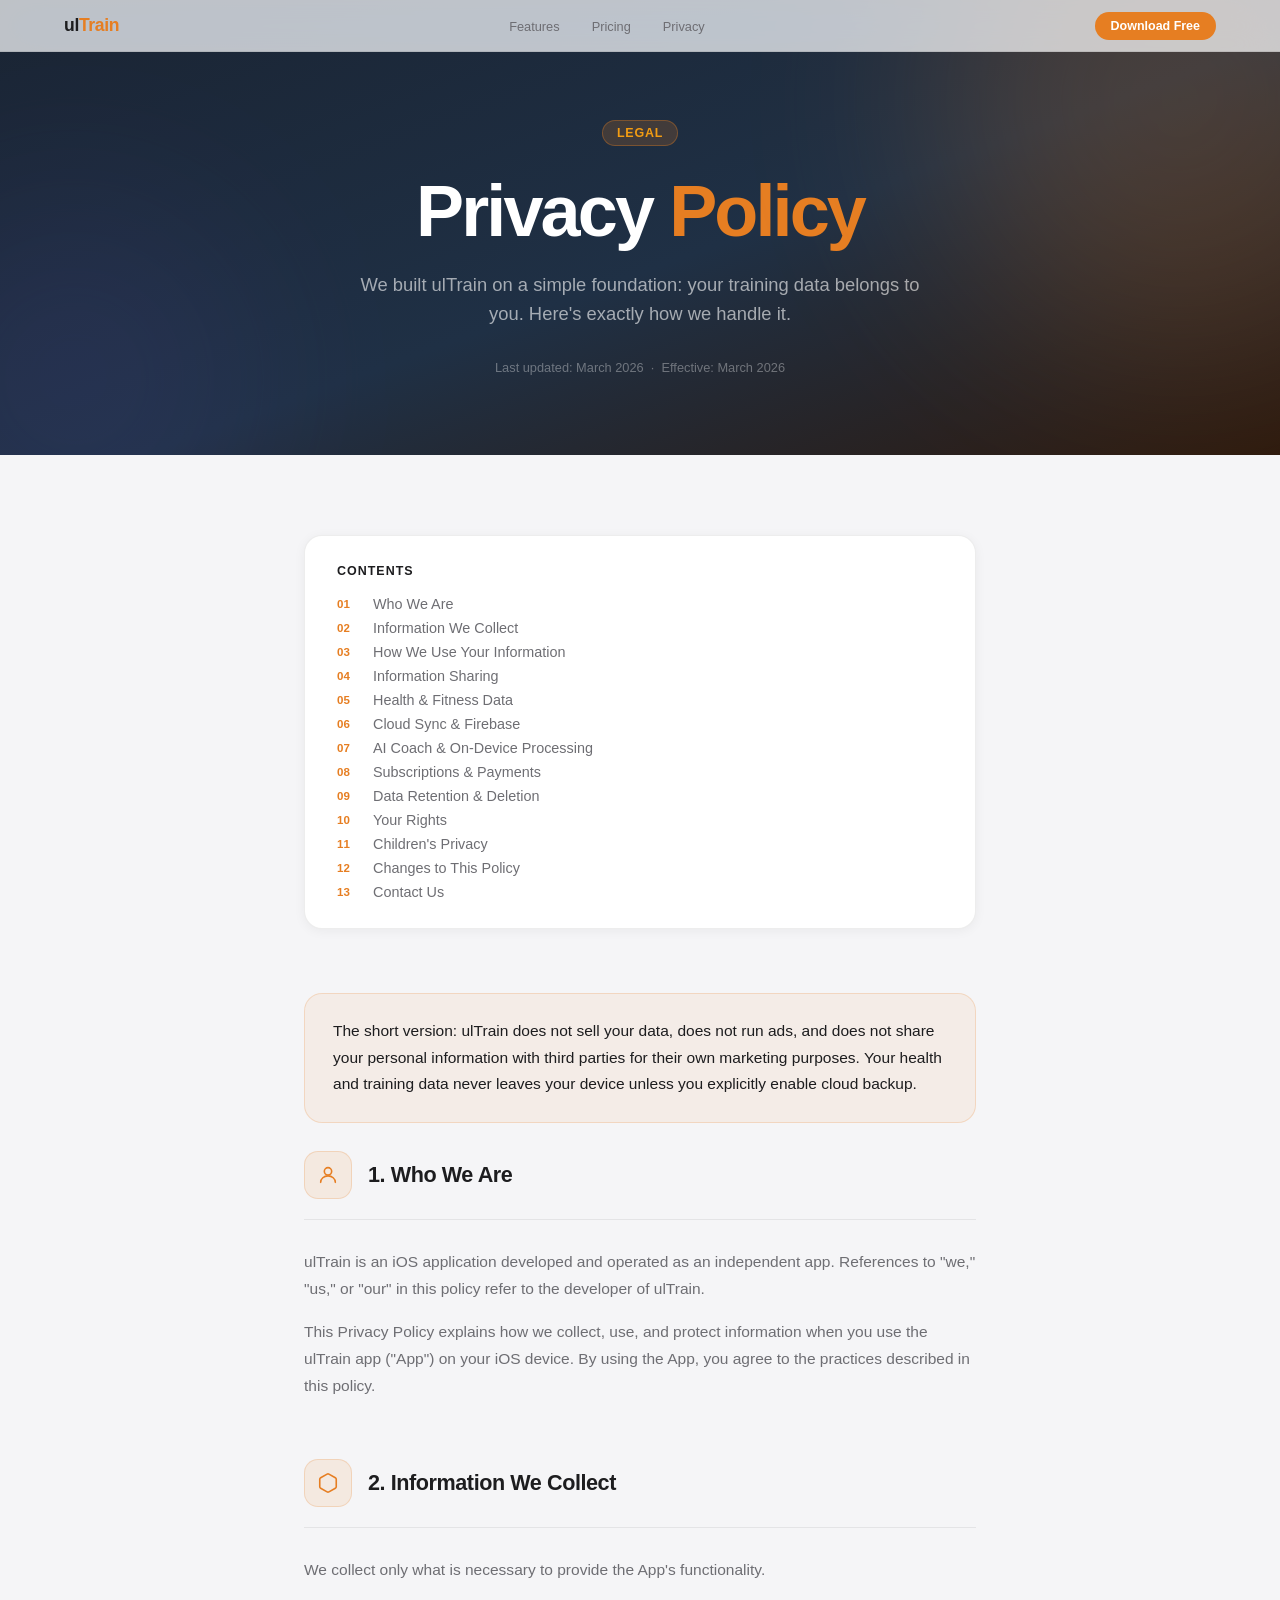
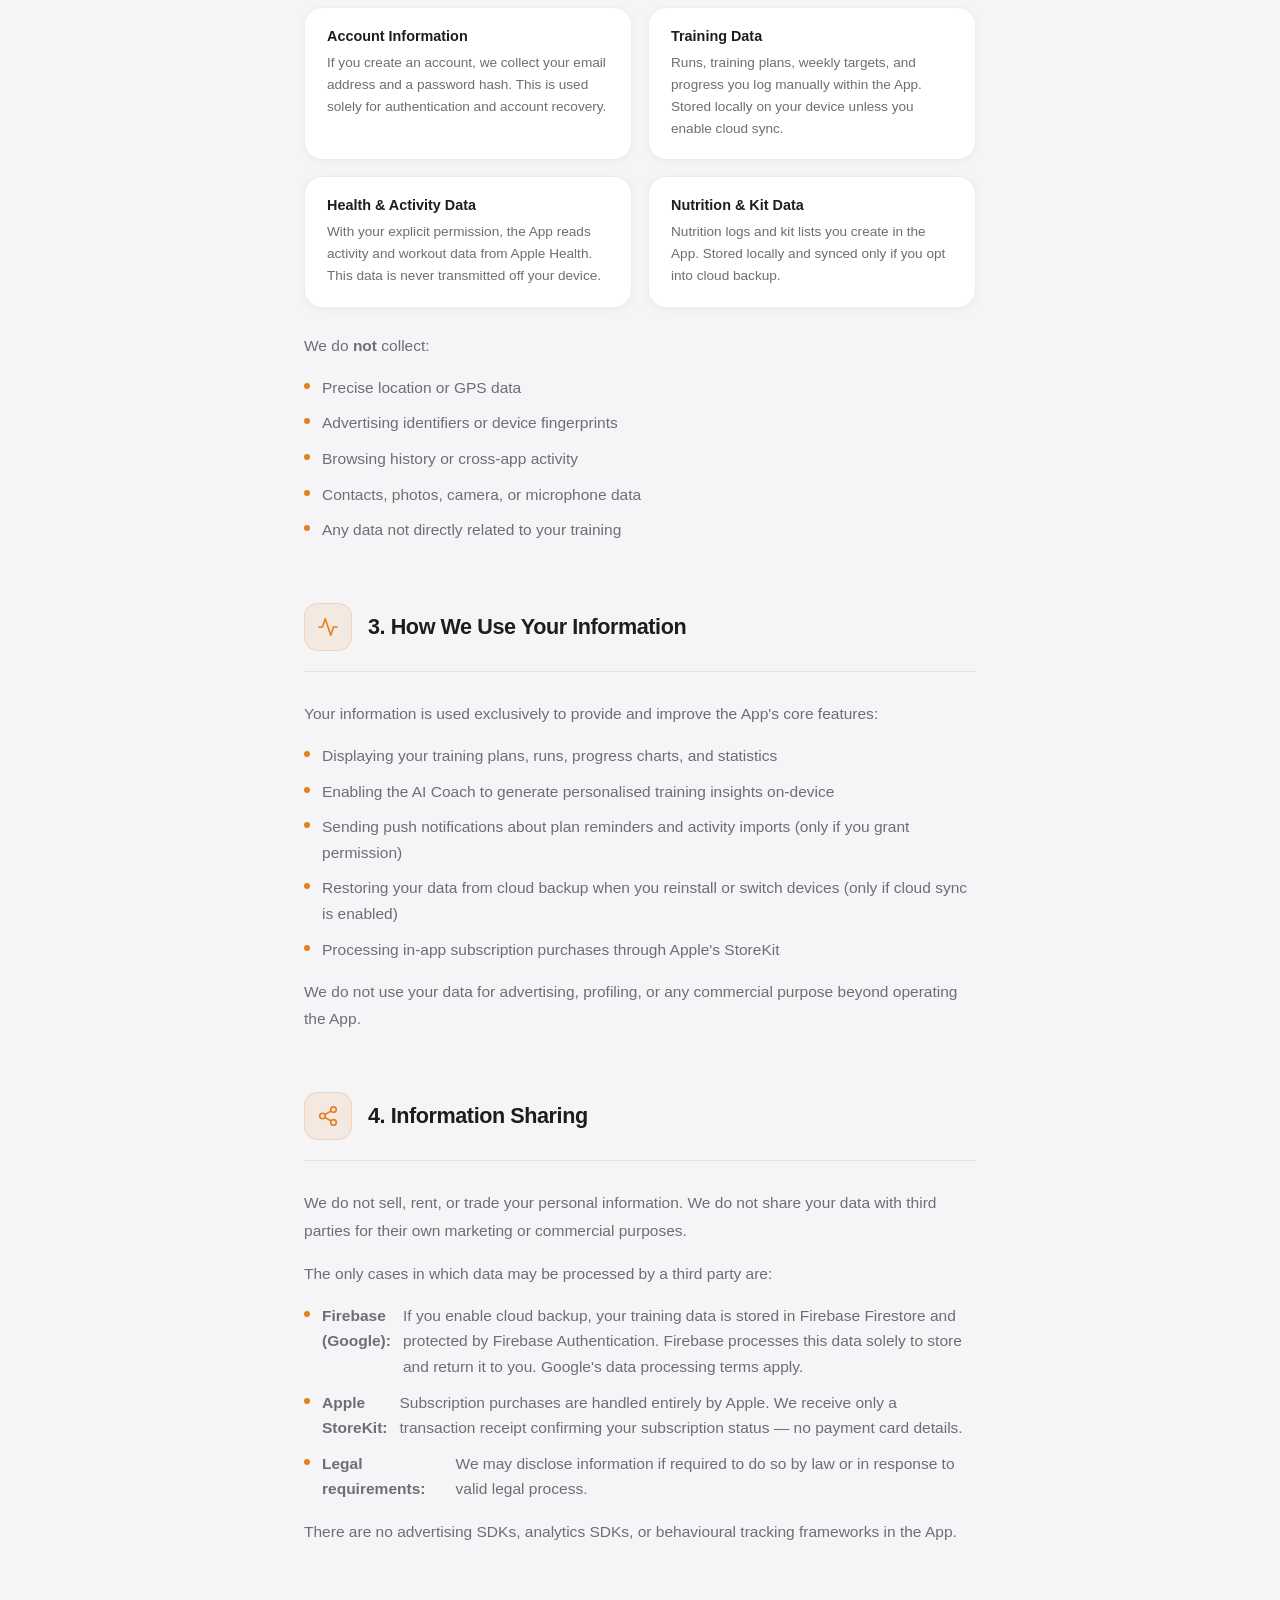
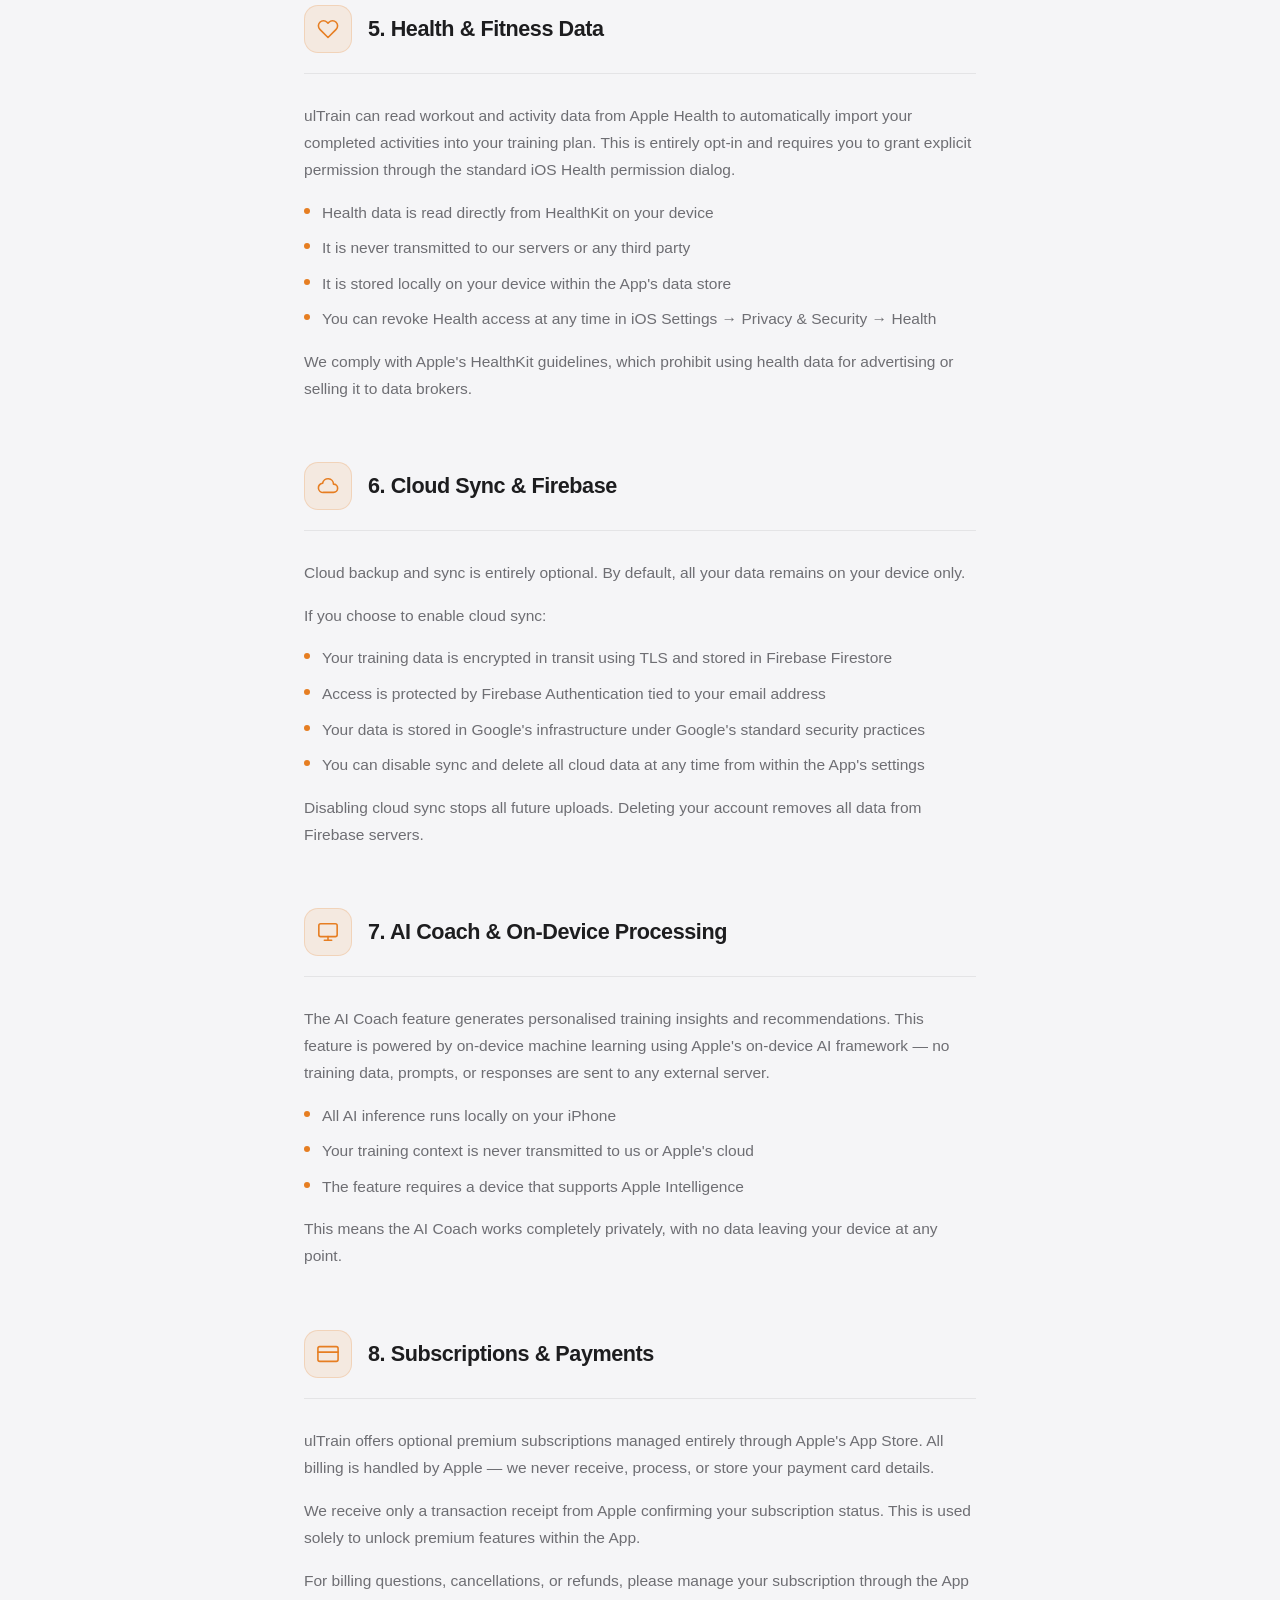
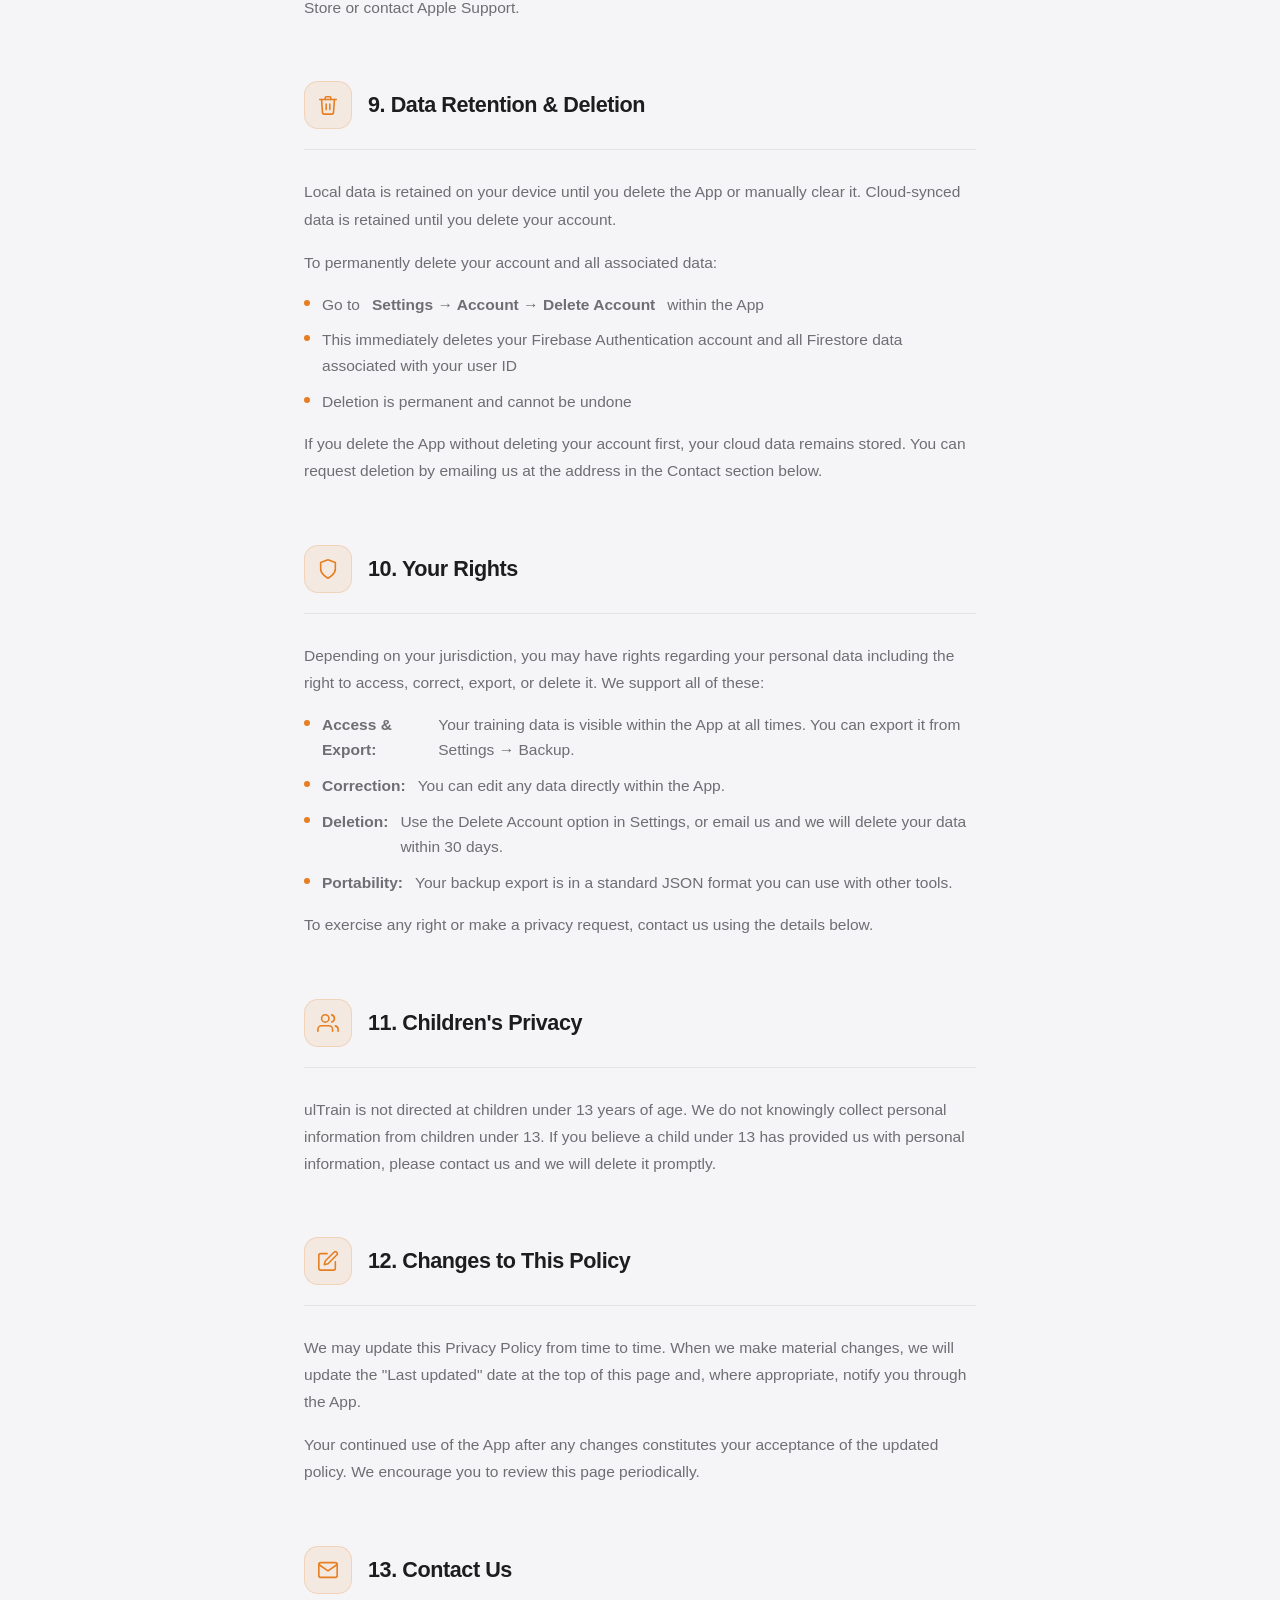
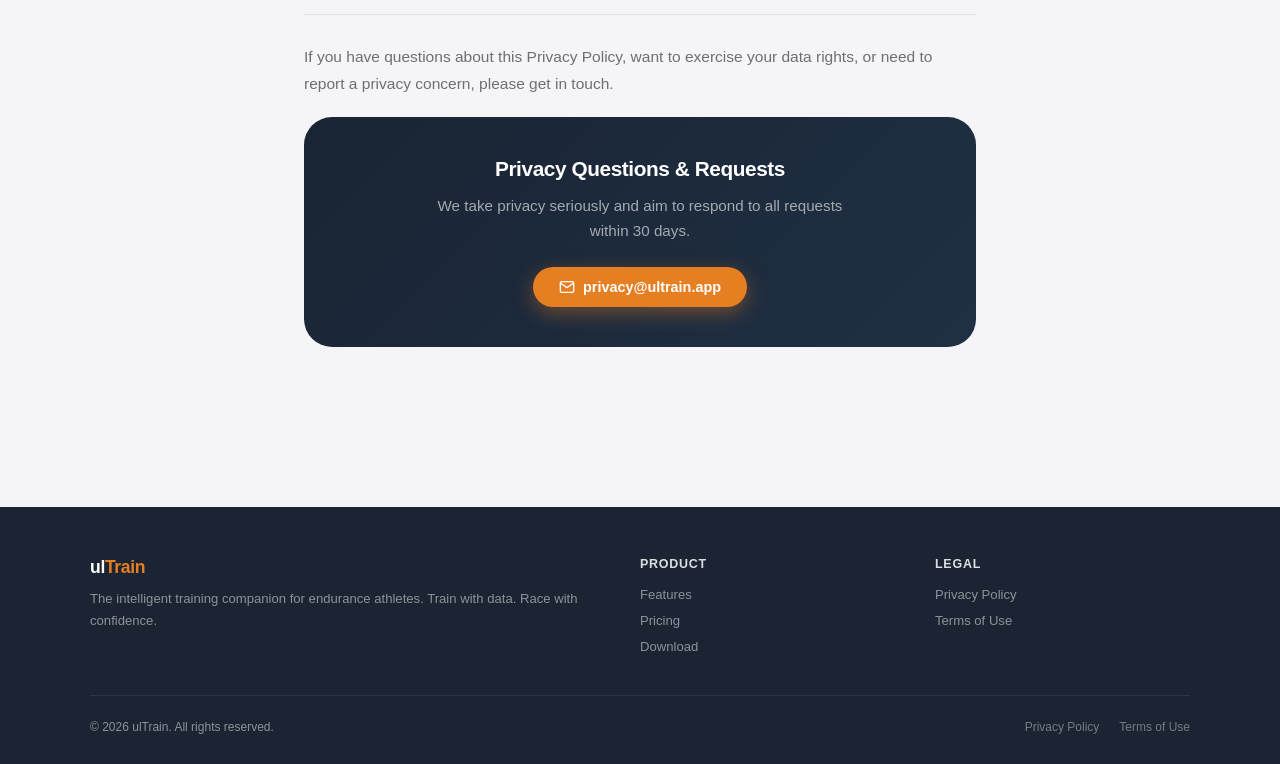
==== privacy.html @ 5ade6e47 "update" ====
<!DOCTYPE html>
<html lang="en">
<head>
  <meta charset="UTF-8" />
  <meta name="viewport" content="width=device-width, initial-scale=1.0" />
  <title>Privacy Policy — ulTrain</title>
  <meta name="description" content="ulTrain Privacy Policy. We take your privacy seriously. Learn how we handle your training data.">
  <style>
    /* ─── Reset & Base ─────────────────────────────────── */
    *, *::before, *::after { box-sizing: border-box; margin: 0; padding: 0; }

    :root {
      --orange:   #E67E22;
      --orange-lt:#F39C12;
      --navy:     #1a2433;
      --navy-mid: #2C3E50;
      --navy-lt:  #34495E;
      --slate:    #7F8C8D;
      --silver:   #BDC3C7;
      --white:    #FFFFFF;
      --off-white:#F5F5F7;
      --text-dark:#1d1d1f;
      --text-gray:#6e6e73;
      --radius-lg:28px;
      --radius-md:18px;
      --radius-sm:12px;
      --transition:0.4s cubic-bezier(0.25,0.46,0.45,0.94);
    }

    html { scroll-behavior: smooth; overflow-x: hidden; }

    body {
      font-family: -apple-system, BlinkMacSystemFont, "SF Pro Display", "Segoe UI", Roboto, sans-serif;
      background: var(--off-white);
      color: var(--text-dark);
      overflow-x: hidden;
      width: 100%;
      max-width: 100%;
    }

    /* ─── Nav ──────────────────────────────────────────── */
    nav {
      position: fixed; top: 0; left: 0; right: 0; z-index: 100;
      display: flex; align-items: center; justify-content: space-between;
      padding: 0 5%;
      height: 52px;
      background: rgba(255,255,255,0.72);
      backdrop-filter: saturate(180%) blur(20px);
      -webkit-backdrop-filter: saturate(180%) blur(20px);
      border-bottom: 1px solid rgba(0,0,0,0.08);
      transition: background var(--transition);
    }
    .nav-logo {
      font-size: 1.1rem; font-weight: 700; letter-spacing: -0.02em;
      color: var(--text-dark); text-decoration: none;
    }
    .nav-logo span { color: var(--orange); }
    .nav-links { display: flex; gap: 2rem; list-style: none; }
    .nav-links a {
      font-size: 0.8rem; font-weight: 500; color: var(--text-gray);
      text-decoration: none; transition: color 0.2s;
    }
    .nav-links a:hover { color: var(--orange); }
    .nav-cta {
      background: var(--orange); color: white; font-size: 0.78rem;
      font-weight: 600; padding: 7px 16px; border-radius: 20px;
      text-decoration: none; transition: background 0.2s, transform 0.15s;
    }
    .nav-cta:hover { background: var(--orange-lt); transform: scale(1.03); }

    /* ─── Page Hero ────────────────────────────────────── */
    .page-hero {
      background: linear-gradient(160deg, var(--navy) 0%, #1f3045 55%, #2d1a0e 100%);
      padding: 120px 5% 80px;
      text-align: center;
      position: relative; overflow: hidden;
    }
    .hero-glow {
      position: absolute; border-radius: 50%;
      filter: blur(100px); pointer-events: none;
    }
    .hero-glow-1 {
      width: 500px; height: 500px; opacity: 0.2;
      background: var(--orange); top: -150px; right: -150px;
    }
    .hero-glow-2 {
      width: 350px; height: 350px; opacity: 0.12;
      background: #6A5ACD; bottom: -100px; left: -100px;
    }
    .page-hero .section-eyebrow {
      display: inline-flex; align-items: center; gap: 8px;
      background: rgba(230,126,34,0.18); border: 1px solid rgba(230,126,34,0.35);
      color: var(--orange-lt); font-size: 0.78rem; font-weight: 600;
      letter-spacing: 0.06em; text-transform: uppercase;
      padding: 5px 14px; border-radius: 30px;
      margin-bottom: 28px;
    }
    .page-hero h1 {
      font-size: clamp(2.5rem, 6vw, 4.5rem);
      font-weight: 800; letter-spacing: -0.04em; line-height: 1.05;
      color: white;
    }
    .page-hero h1 span { color: var(--orange); }
    .page-hero .hero-sub {
      margin-top: 20px; max-width: 560px; margin-left: auto; margin-right: auto;
      font-size: clamp(1rem, 2.2vw, 1.15rem);
      color: rgba(255,255,255,0.6); line-height: 1.6;
    }
    .page-hero .meta {
      margin-top: 32px;
      font-size: 0.8rem; color: rgba(255,255,255,0.35);
    }

    /* ─── Content Layout ───────────────────────────────── */
    .policy-body {
      max-width: 800px;
      margin: 0 auto;
      padding: 80px 5% 100px;
    }

    /* ─── Section Styles ───────────────────────────────── */
    .policy-section {
      margin-bottom: 60px;
    }

    .policy-section-header {
      display: flex; align-items: center; gap: 16px;
      margin-bottom: 28px;
      padding-bottom: 20px;
      border-bottom: 1px solid rgba(0,0,0,0.07);
    }

    .policy-section-icon {
      width: 48px; height: 48px; flex-shrink: 0;
      background: rgba(230,126,34,0.1);
      border: 1px solid rgba(230,126,34,0.2);
      border-radius: 14px;
      display: flex; align-items: center; justify-content: center;
    }
    .policy-section-icon svg {
      width: 22px; height: 22px; stroke: var(--orange); fill: none;
      stroke-width: 1.75; stroke-linecap: round; stroke-linejoin: round;
    }

    .policy-section h2 {
      font-size: 1.35rem; font-weight: 700;
      letter-spacing: -0.02em; color: var(--text-dark);
    }

    .policy-section p {
      font-size: 0.97rem; color: var(--text-gray);
      line-height: 1.75; margin-bottom: 16px;
    }
    .policy-section p:last-child { margin-bottom: 0; }

    .policy-section ul {
      list-style: none; margin: 16px 0; padding: 0;
      display: flex; flex-direction: column; gap: 10px;
    }
    .policy-section ul li {
      display: flex; gap: 12px; align-items: flex-start;
      font-size: 0.97rem; color: var(--text-gray); line-height: 1.65;
    }
    .policy-section ul li::before {
      content: "";
      display: inline-block; flex-shrink: 0;
      width: 6px; height: 6px; border-radius: 50%;
      background: var(--orange); margin-top: 8px;
    }

    /* ─── Highlight Box ─────────────────────────────────── */
    .highlight-box {
      background: rgba(230,126,34,0.07);
      border: 1px solid rgba(230,126,34,0.2);
      border-radius: var(--radius-md);
      padding: 24px 28px;
      margin: 28px 0;
    }
    .highlight-box p {
      font-size: 0.97rem; color: var(--text-dark);
      line-height: 1.7; margin: 0;
      font-weight: 500;
    }

    /* ─── Info Cards ────────────────────────────────────── */
    .info-cards {
      display: grid; grid-template-columns: 1fr 1fr; gap: 16px;
      margin: 24px 0;
    }
    .info-card {
      background: white;
      border: 1px solid rgba(0,0,0,0.07);
      border-radius: var(--radius-md);
      padding: 20px 22px;
      box-shadow: 0 2px 8px rgba(0,0,0,0.04);
    }
    .info-card h4 {
      font-size: 0.9rem; font-weight: 700;
      color: var(--text-dark); margin-bottom: 8px;
    }
    .info-card p {
      font-size: 0.85rem; color: var(--text-gray);
      line-height: 1.6; margin: 0;
    }

    /* ─── Contact Card ──────────────────────────────────── */
    .contact-card {
      background: linear-gradient(135deg, var(--navy) 0%, #1f3045 100%);
      border-radius: var(--radius-lg);
      padding: 40px;
      text-align: center;
      margin-top: 20px;
    }
    .contact-card h3 {
      font-size: 1.3rem; font-weight: 700; color: white;
      letter-spacing: -0.02em; margin-bottom: 12px;
    }
    .contact-card p {
      font-size: 0.95rem; color: rgba(255,255,255,0.6);
      line-height: 1.65; max-width: 440px; margin: 0 auto 24px;
    }
    .contact-card a.btn-primary {
      display: inline-flex; align-items: center; gap: 8px;
      background: var(--orange); color: white;
      font-size: 0.9rem; font-weight: 600; padding: 12px 26px;
      border-radius: 50px; text-decoration: none;
      transition: transform 0.2s, box-shadow 0.2s;
      box-shadow: 0 6px 20px rgba(230,126,34,0.4);
    }
    .contact-card a.btn-primary:hover {
      transform: translateY(-2px);
      box-shadow: 0 10px 30px rgba(230,126,34,0.5);
    }

    /* ─── TOC ───────────────────────────────────────────── */
    .toc-card {
      background: white;
      border: 1px solid rgba(0,0,0,0.07);
      border-radius: var(--radius-md);
      padding: 28px 32px;
      margin-bottom: 64px;
      box-shadow: 0 2px 12px rgba(0,0,0,0.05);
    }
    .toc-card h3 {
      font-size: 0.78rem; font-weight: 700; color: var(--text-dark);
      text-transform: uppercase; letter-spacing: 0.08em;
      margin-bottom: 18px;
    }
    .toc-card ol {
      list-style: none; counter-reset: toc-counter;
      display: flex; flex-direction: column; gap: 8px; padding: 0;
    }
    .toc-card ol li { counter-increment: toc-counter; }
    .toc-card ol li a {
      display: flex; align-items: center; gap: 12px;
      font-size: 0.9rem; color: var(--text-gray); text-decoration: none;
      transition: color 0.2s;
    }
    .toc-card ol li a::before {
      content: counter(toc-counter, decimal-leading-zero);
      font-size: 0.72rem; font-weight: 700; color: var(--orange);
      font-variant-numeric: tabular-nums; min-width: 24px;
    }
    .toc-card ol li a:hover { color: var(--orange); }

    /* ─── Footer ───────────────────────────────────────── */
    footer {
      background: var(--navy); color: rgba(255,255,255,0.5);
      padding: 50px 5% 30px;
    }
    .footer-inner {
      max-width: 1100px; margin: 0 auto;
      display: grid; grid-template-columns: 2fr 1fr 1fr; gap: 40px;
      padding-bottom: 40px; border-bottom: 1px solid rgba(255,255,255,0.08);
    }
    .footer-brand-name {
      font-size: 1.1rem; font-weight: 800; color: white;
      letter-spacing: -0.02em; margin-bottom: 10px;
    }
    .footer-brand-name span { color: var(--orange); }
    .footer-brand-desc { font-size: 0.82rem; line-height: 1.65; }
    .footer-col h4 {
      font-size: 0.78rem; font-weight: 700; color: rgba(255,255,255,0.85);
      text-transform: uppercase; letter-spacing: 0.06em; margin-bottom: 14px;
    }
    .footer-col ul {
      list-style: none; display: flex; flex-direction: column; gap: 8px;
    }
    .footer-col a {
      font-size: 0.82rem; color: rgba(255,255,255,0.5);
      text-decoration: none; transition: color 0.2s;
    }
    .footer-col a:hover { color: var(--orange); }
    .footer-bottom {
      max-width: 1100px; margin: 0 auto; padding-top: 24px;
      display: flex; justify-content: space-between; align-items: center;
      font-size: 0.75rem;
    }
    .footer-legal { display: flex; gap: 20px; }
    .footer-legal a {
      color: rgba(255,255,255,0.4); text-decoration: none; transition: color 0.2s;
    }
    .footer-legal a:hover { color: rgba(255,255,255,0.7); }

    /* ─── Responsive ────────────────────────────────────── */
    @media (max-width: 700px) {
      .nav-links { display: none; }
      .info-cards { grid-template-columns: 1fr; }
      .footer-inner { grid-template-columns: 1fr; gap: 30px; }
      .footer-bottom { flex-direction: column; gap: 12px; text-align: center; }
      .contact-card { padding: 28px 20px; }
      .policy-body { padding: 60px 5% 80px; }
    }
  </style>
</head>
<body>

<!-- ───────── NAV ───────── -->
<nav id="mainNav">
  <a href="index.html" class="nav-logo">ul<span>Train</span></a>
  <ul class="nav-links">
    <li><a href="index.html#features">Features</a></li>
    <li><a href="index.html#pricing">Pricing</a></li>
    <li><a href="index.html#privacy">Privacy</a></li>
  </ul>
  <a href="index.html#download" class="nav-cta">Download Free</a>
</nav>

<!-- ───────── PAGE HERO ───────── -->
<div class="page-hero">
  <div class="hero-glow hero-glow-1"></div>
  <div class="hero-glow hero-glow-2"></div>
  <div class="section-eyebrow">Legal</div>
  <h1>Privacy <span>Policy</span></h1>
  <p class="hero-sub">We built ulTrain on a simple foundation: your training data belongs to you. Here's exactly how we handle it.</p>
  <p class="meta">Last updated: March 2026 &nbsp;·&nbsp; Effective: March 2026</p>
</div>

<!-- ───────── POLICY CONTENT ───────── -->
<div class="policy-body">

  <!-- Table of Contents -->
  <div class="toc-card">
    <h3>Contents</h3>
    <ol>
      <li><a href="#who-we-are">Who We Are</a></li>
      <li><a href="#data-we-collect">Information We Collect</a></li>
      <li><a href="#how-we-use">How We Use Your Information</a></li>
      <li><a href="#data-sharing">Information Sharing</a></li>
      <li><a href="#health-data">Health &amp; Fitness Data</a></li>
      <li><a href="#cloud-sync">Cloud Sync &amp; Firebase</a></li>
      <li><a href="#ai-coach">AI Coach &amp; On-Device Processing</a></li>
      <li><a href="#subscriptions">Subscriptions &amp; Payments</a></li>
      <li><a href="#data-retention">Data Retention &amp; Deletion</a></li>
      <li><a href="#your-rights">Your Rights</a></li>
      <li><a href="#children">Children's Privacy</a></li>
      <li><a href="#changes">Changes to This Policy</a></li>
      <li><a href="#contact">Contact Us</a></li>
    </ol>
  </div>

  <div class="highlight-box">
    <p>The short version: ulTrain does not sell your data, does not run ads, and does not share your personal information with third parties for their own marketing purposes. Your health and training data never leaves your device unless you explicitly enable cloud backup.</p>
  </div>

  <!-- 1. Who We Are -->
  <div class="policy-section" id="who-we-are">
    <div class="policy-section-header">
      <div class="policy-section-icon">
        <svg viewBox="0 0 24 24"><circle cx="12" cy="8" r="4"/><path d="M4 20c0-4 3.6-7 8-7s8 3 8 7"/></svg>
      </div>
      <h2>1. Who We Are</h2>
    </div>
    <p>ulTrain is an iOS application developed and operated as an independent app. References to "we," "us," or "our" in this policy refer to the developer of ulTrain.</p>
    <p>This Privacy Policy explains how we collect, use, and protect information when you use the ulTrain app ("App") on your iOS device. By using the App, you agree to the practices described in this policy.</p>
  </div>

  <!-- 2. Data We Collect -->
  <div class="policy-section" id="data-we-collect">
    <div class="policy-section-header">
      <div class="policy-section-icon">
        <svg viewBox="0 0 24 24"><path d="M21 16V8a2 2 0 0 0-1-1.73l-7-4a2 2 0 0 0-2 0l-7 4A2 2 0 0 0 3 8v8a2 2 0 0 0 1 1.73l7 4a2 2 0 0 0 2 0l7-4A2 2 0 0 0 21 16z"/></svg>
      </div>
      <h2>2. Information We Collect</h2>
    </div>
    <p>We collect only what is necessary to provide the App's functionality.</p>

    <div class="info-cards">
      <div class="info-card">
        <h4>Account Information</h4>
        <p>If you create an account, we collect your email address and a password hash. This is used solely for authentication and account recovery.</p>
      </div>
      <div class="info-card">
        <h4>Training Data</h4>
        <p>Runs, training plans, weekly targets, and progress you log manually within the App. Stored locally on your device unless you enable cloud sync.</p>
      </div>
      <div class="info-card">
        <h4>Health &amp; Activity Data</h4>
        <p>With your explicit permission, the App reads activity and workout data from Apple Health. This data is never transmitted off your device.</p>
      </div>
      <div class="info-card">
        <h4>Nutrition &amp; Kit Data</h4>
        <p>Nutrition logs and kit lists you create in the App. Stored locally and synced only if you opt into cloud backup.</p>
      </div>
    </div>

    <p>We do <strong>not</strong> collect:</p>
    <ul>
      <li>Precise location or GPS data</li>
      <li>Advertising identifiers or device fingerprints</li>
      <li>Browsing history or cross-app activity</li>
      <li>Contacts, photos, camera, or microphone data</li>
      <li>Any data not directly related to your training</li>
    </ul>
  </div>

  <!-- 3. How We Use Your Information -->
  <div class="policy-section" id="how-we-use">
    <div class="policy-section-header">
      <div class="policy-section-icon">
        <svg viewBox="0 0 24 24"><polyline points="22 12 18 12 15 21 9 3 6 12 2 12"/></svg>
      </div>
      <h2>3. How We Use Your Information</h2>
    </div>
    <p>Your information is used exclusively to provide and improve the App's core features:</p>
    <ul>
      <li>Displaying your training plans, runs, progress charts, and statistics</li>
      <li>Enabling the AI Coach to generate personalised training insights on-device</li>
      <li>Sending push notifications about plan reminders and activity imports (only if you grant permission)</li>
      <li>Restoring your data from cloud backup when you reinstall or switch devices (only if cloud sync is enabled)</li>
      <li>Processing in-app subscription purchases through Apple's StoreKit</li>
    </ul>
    <p>We do not use your data for advertising, profiling, or any commercial purpose beyond operating the App.</p>
  </div>

  <!-- 4. Information Sharing -->
  <div class="policy-section" id="data-sharing">
    <div class="policy-section-header">
      <div class="policy-section-icon">
        <svg viewBox="0 0 24 24"><circle cx="18" cy="5" r="3"/><circle cx="6" cy="12" r="3"/><circle cx="18" cy="19" r="3"/><line x1="8.59" y1="13.51" x2="15.42" y2="17.49"/><line x1="15.41" y1="6.51" x2="8.59" y2="10.49"/></svg>
      </div>
      <h2>4. Information Sharing</h2>
    </div>
    <p>We do not sell, rent, or trade your personal information. We do not share your data with third parties for their own marketing or commercial purposes.</p>
    <p>The only cases in which data may be processed by a third party are:</p>
    <ul>
      <li><strong>Firebase (Google):</strong> If you enable cloud backup, your training data is stored in Firebase Firestore and protected by Firebase Authentication. Firebase processes this data solely to store and return it to you. Google's data processing terms apply.</li>
      <li><strong>Apple StoreKit:</strong> Subscription purchases are handled entirely by Apple. We receive only a transaction receipt confirming your subscription status — no payment card details.</li>
      <li><strong>Legal requirements:</strong> We may disclose information if required to do so by law or in response to valid legal process.</li>
    </ul>
    <p>There are no advertising SDKs, analytics SDKs, or behavioural tracking frameworks in the App.</p>
  </div>

  <!-- 5. Health Data -->
  <div class="policy-section" id="health-data">
    <div class="policy-section-header">
      <div class="policy-section-icon">
        <svg viewBox="0 0 24 24"><path d="M20.84 4.61a5.5 5.5 0 0 0-7.78 0L12 5.67l-1.06-1.06a5.5 5.5 0 0 0-7.78 7.78l1.06 1.06L12 21.23l7.78-7.78 1.06-1.06a5.5 5.5 0 0 0 0-7.78z"/></svg>
      </div>
      <h2>5. Health &amp; Fitness Data</h2>
    </div>
    <p>ulTrain can read workout and activity data from Apple Health to automatically import your completed activities into your training plan. This is entirely opt-in and requires you to grant explicit permission through the standard iOS Health permission dialog.</p>
    <ul>
      <li>Health data is read directly from HealthKit on your device</li>
      <li>It is never transmitted to our servers or any third party</li>
      <li>It is stored locally on your device within the App's data store</li>
      <li>You can revoke Health access at any time in iOS Settings → Privacy &amp; Security → Health</li>
    </ul>
    <p>We comply with Apple's HealthKit guidelines, which prohibit using health data for advertising or selling it to data brokers.</p>
  </div>

  <!-- 6. Cloud Sync -->
  <div class="policy-section" id="cloud-sync">
    <div class="policy-section-header">
      <div class="policy-section-icon">
        <svg viewBox="0 0 24 24"><path d="M18 10a6 6 0 0 0-11.9-1A5 5 0 0 0 7 19h11a4 4 0 0 0 0-9z"/></svg>
      </div>
      <h2>6. Cloud Sync &amp; Firebase</h2>
    </div>
    <p>Cloud backup and sync is entirely optional. By default, all your data remains on your device only.</p>
    <p>If you choose to enable cloud sync:</p>
    <ul>
      <li>Your training data is encrypted in transit using TLS and stored in Firebase Firestore</li>
      <li>Access is protected by Firebase Authentication tied to your email address</li>
      <li>Your data is stored in Google's infrastructure under Google's standard security practices</li>
      <li>You can disable sync and delete all cloud data at any time from within the App's settings</li>
    </ul>
    <p>Disabling cloud sync stops all future uploads. Deleting your account removes all data from Firebase servers.</p>
  </div>

  <!-- 7. AI Coach -->
  <div class="policy-section" id="ai-coach">
    <div class="policy-section-header">
      <div class="policy-section-icon">
        <svg viewBox="0 0 24 24"><rect x="2" y="3" width="20" height="14" rx="2"/><line x1="8" y1="21" x2="16" y2="21"/><line x1="12" y1="17" x2="12" y2="21"/></svg>
      </div>
      <h2>7. AI Coach &amp; On-Device Processing</h2>
    </div>
    <p>The AI Coach feature generates personalised training insights and recommendations. This feature is powered by on-device machine learning using Apple's on-device AI framework — no training data, prompts, or responses are sent to any external server.</p>
    <ul>
      <li>All AI inference runs locally on your iPhone</li>
      <li>Your training context is never transmitted to us or Apple's cloud</li>
      <li>The feature requires a device that supports Apple Intelligence</li>
    </ul>
    <p>This means the AI Coach works completely privately, with no data leaving your device at any point.</p>
  </div>

  <!-- 8. Subscriptions -->
  <div class="policy-section" id="subscriptions">
    <div class="policy-section-header">
      <div class="policy-section-icon">
        <svg viewBox="0 0 24 24"><rect x="1" y="4" width="22" height="16" rx="2" ry="2"/><line x1="1" y1="10" x2="23" y2="10"/></svg>
      </div>
      <h2>8. Subscriptions &amp; Payments</h2>
    </div>
    <p>ulTrain offers optional premium subscriptions managed entirely through Apple's App Store. All billing is handled by Apple — we never receive, process, or store your payment card details.</p>
    <p>We receive only a transaction receipt from Apple confirming your subscription status. This is used solely to unlock premium features within the App.</p>
    <p>For billing questions, cancellations, or refunds, please manage your subscription through the App Store or contact Apple Support.</p>
  </div>

  <!-- 9. Data Retention -->
  <div class="policy-section" id="data-retention">
    <div class="policy-section-header">
      <div class="policy-section-icon">
        <svg viewBox="0 0 24 24"><polyline points="3 6 5 6 21 6"/><path d="M19 6l-1 14a2 2 0 0 1-2 2H8a2 2 0 0 1-2-2L5 6"/><path d="M10 11v6"/><path d="M14 11v6"/><path d="M9 6V4a1 1 0 0 1 1-1h4a1 1 0 0 1 1 1v2"/></svg>
      </div>
      <h2>9. Data Retention &amp; Deletion</h2>
    </div>
    <p>Local data is retained on your device until you delete the App or manually clear it. Cloud-synced data is retained until you delete your account.</p>
    <p>To permanently delete your account and all associated data:</p>
    <ul>
      <li>Go to <strong>Settings → Account → Delete Account</strong> within the App</li>
      <li>This immediately deletes your Firebase Authentication account and all Firestore data associated with your user ID</li>
      <li>Deletion is permanent and cannot be undone</li>
    </ul>
    <p>If you delete the App without deleting your account first, your cloud data remains stored. You can request deletion by emailing us at the address in the Contact section below.</p>
  </div>

  <!-- 10. Your Rights -->
  <div class="policy-section" id="your-rights">
    <div class="policy-section-header">
      <div class="policy-section-icon">
        <svg viewBox="0 0 24 24"><path d="M12 22s8-4 8-10V5l-8-3-8 3v7c0 6 8 10 8 10z"/></svg>
      </div>
      <h2>10. Your Rights</h2>
    </div>
    <p>Depending on your jurisdiction, you may have rights regarding your personal data including the right to access, correct, export, or delete it. We support all of these:</p>
    <ul>
      <li><strong>Access &amp; Export:</strong> Your training data is visible within the App at all times. You can export it from Settings → Backup.</li>
      <li><strong>Correction:</strong> You can edit any data directly within the App.</li>
      <li><strong>Deletion:</strong> Use the Delete Account option in Settings, or email us and we will delete your data within 30 days.</li>
      <li><strong>Portability:</strong> Your backup export is in a standard JSON format you can use with other tools.</li>
    </ul>
    <p>To exercise any right or make a privacy request, contact us using the details below.</p>
  </div>

  <!-- 11. Children -->
  <div class="policy-section" id="children">
    <div class="policy-section-header">
      <div class="policy-section-icon">
        <svg viewBox="0 0 24 24"><path d="M17 21v-2a4 4 0 0 0-4-4H5a4 4 0 0 0-4 4v2"/><circle cx="9" cy="7" r="4"/><path d="M23 21v-2a4 4 0 0 0-3-3.87"/><path d="M16 3.13a4 4 0 0 1 0 7.75"/></svg>
      </div>
      <h2>11. Children's Privacy</h2>
    </div>
    <p>ulTrain is not directed at children under 13 years of age. We do not knowingly collect personal information from children under 13. If you believe a child under 13 has provided us with personal information, please contact us and we will delete it promptly.</p>
  </div>

  <!-- 12. Changes -->
  <div class="policy-section" id="changes">
    <div class="policy-section-header">
      <div class="policy-section-icon">
        <svg viewBox="0 0 24 24"><path d="M11 4H4a2 2 0 0 0-2 2v14a2 2 0 0 0 2 2h14a2 2 0 0 0 2-2v-7"/><path d="M18.5 2.5a2.121 2.121 0 0 1 3 3L12 15l-4 1 1-4 9.5-9.5z"/></svg>
      </div>
      <h2>12. Changes to This Policy</h2>
    </div>
    <p>We may update this Privacy Policy from time to time. When we make material changes, we will update the "Last updated" date at the top of this page and, where appropriate, notify you through the App.</p>
    <p>Your continued use of the App after any changes constitutes your acceptance of the updated policy. We encourage you to review this page periodically.</p>
  </div>

  <!-- 13. Contact -->
  <div class="policy-section" id="contact">
    <div class="policy-section-header">
      <div class="policy-section-icon">
        <svg viewBox="0 0 24 24"><path d="M4 4h16c1.1 0 2 .9 2 2v12c0 1.1-.9 2-2 2H4c-1.1 0-2-.9-2-2V6c0-1.1.9-2 2-2z"/><polyline points="22,6 12,13 2,6"/></svg>
      </div>
      <h2>13. Contact Us</h2>
    </div>
    <p>If you have questions about this Privacy Policy, want to exercise your data rights, or need to report a privacy concern, please get in touch.</p>
    <div class="contact-card">
      <h3>Privacy Questions &amp; Requests</h3>
      <p>We take privacy seriously and aim to respond to all requests within 30 days.</p>
      <a href="mailto:privacy@ultrain.app" class="btn-primary">
        <svg viewBox="0 0 24 24" width="16" height="16" fill="none" stroke="currentColor" stroke-width="2" stroke-linecap="round" stroke-linejoin="round"><path d="M4 4h16c1.1 0 2 .9 2 2v12c0 1.1-.9 2-2 2H4c-1.1 0-2-.9-2-2V6c0-1.1.9-2 2-2z"/><polyline points="22,6 12,13 2,6"/></svg>
        privacy@ultrain.app
      </a>
    </div>
  </div>

</div>

<!-- ───────── FOOTER ───────── -->
<footer>
  <div class="footer-inner">
    <div>
      <div class="footer-brand-name">ul<span>Train</span></div>
      <p class="footer-brand-desc">The intelligent training companion for endurance athletes. Train with data. Race with confidence.</p>
    </div>
    <div class="footer-col">
      <h4>Product</h4>
      <ul>
        <li><a href="index.html#features">Features</a></li>
        <li><a href="index.html#pricing">Pricing</a></li>
        <li><a href="index.html#download">Download</a></li>
      </ul>
    </div>
    <div class="footer-col">
      <h4>Legal</h4>
      <ul>
        <li><a href="privacy.html">Privacy Policy</a></li>
        <li><a href="terms.html">Terms of Use</a></li>
      </ul>
    </div>
  </div>
  <div class="footer-bottom">
    <div>© 2026 ulTrain. All rights reserved.</div>
    <div class="footer-legal">
      <a href="privacy.html">Privacy Policy</a>
      <a href="terms.html">Terms of Use</a>
    </div>
  </div>
</footer>

</body>
</html>
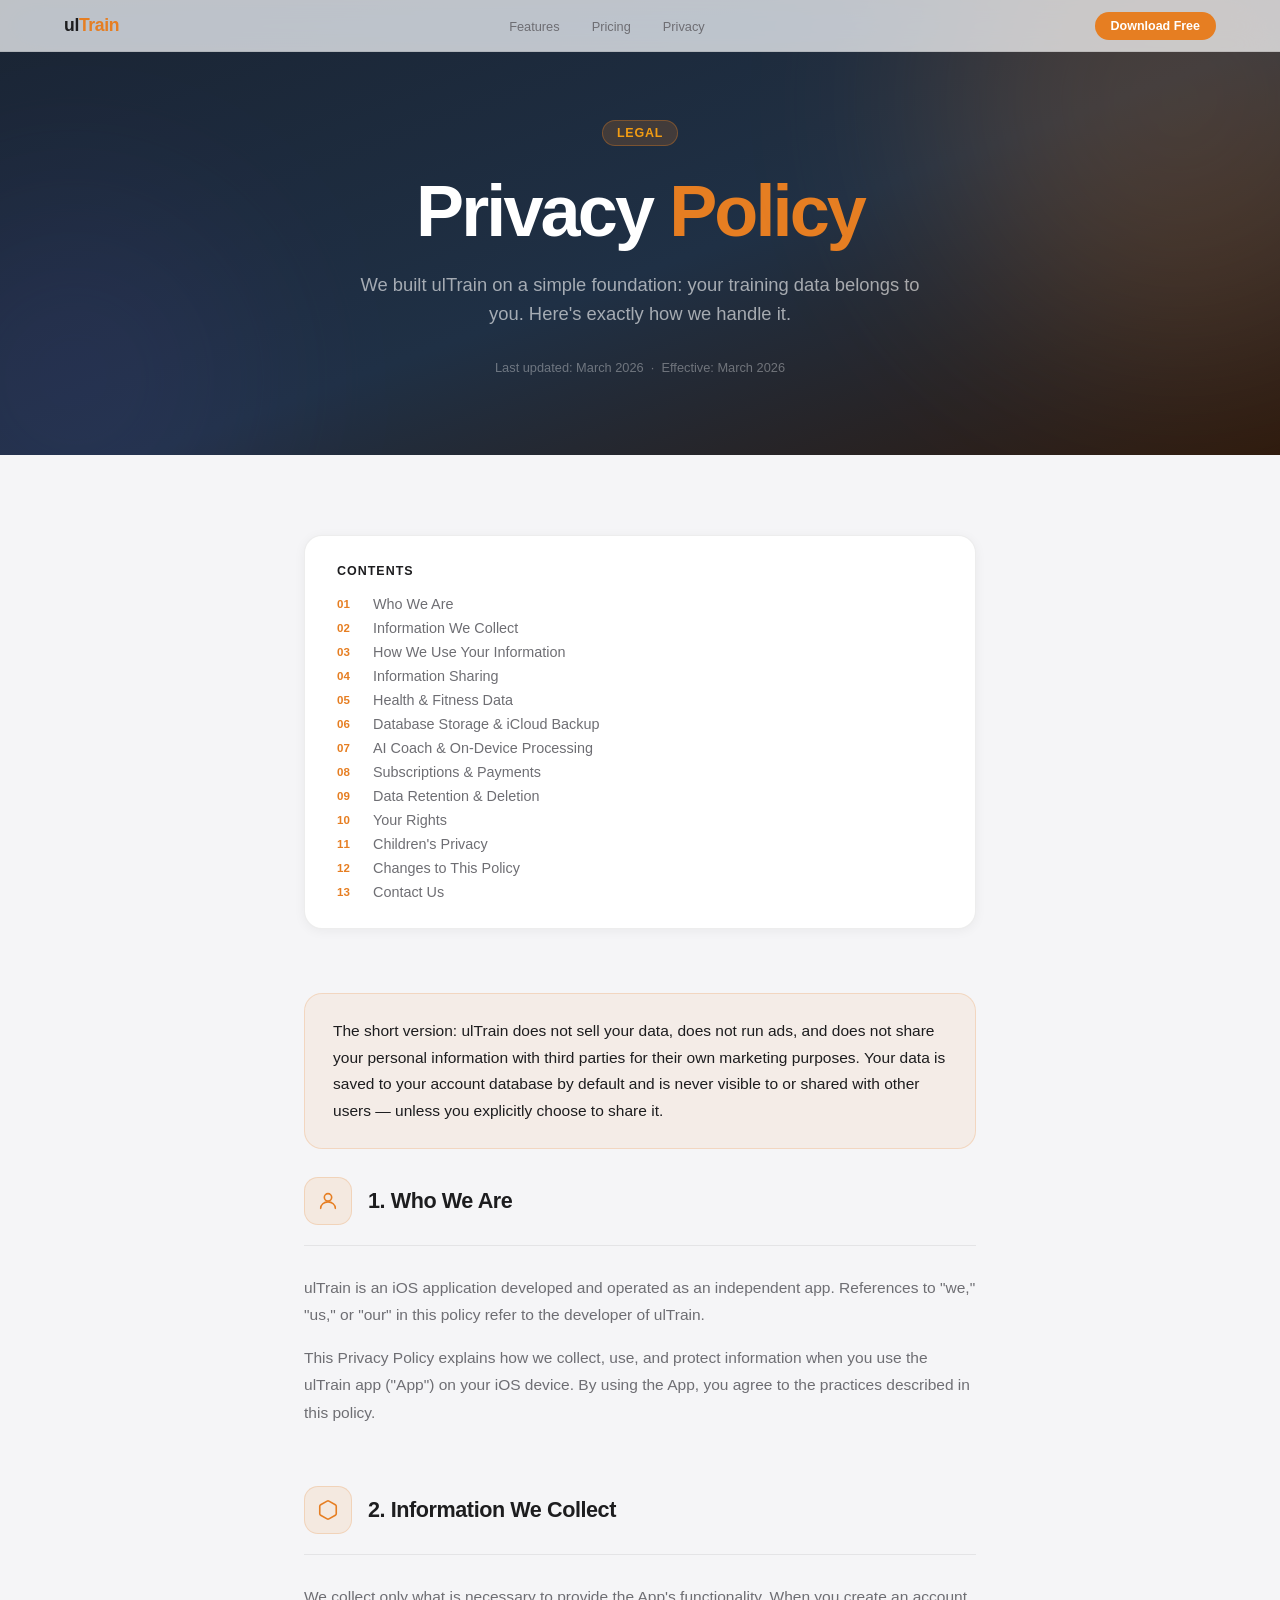
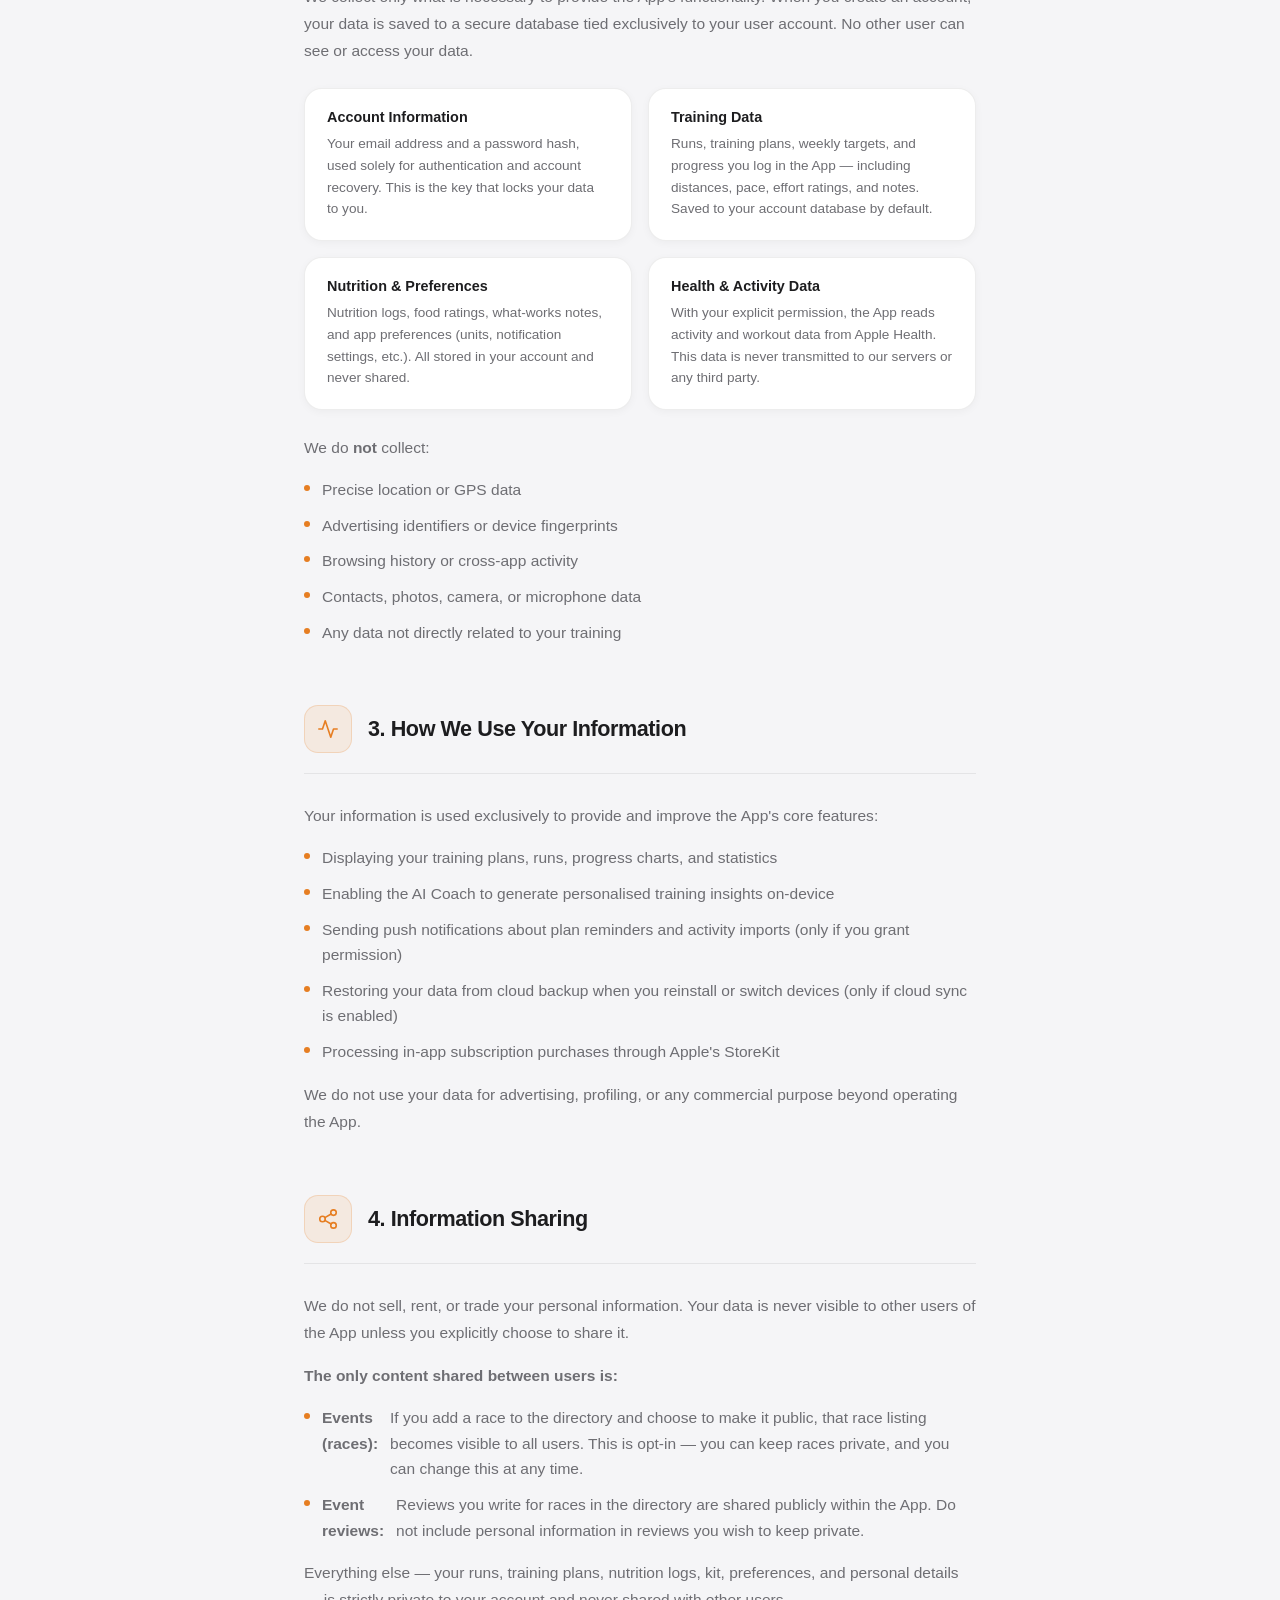
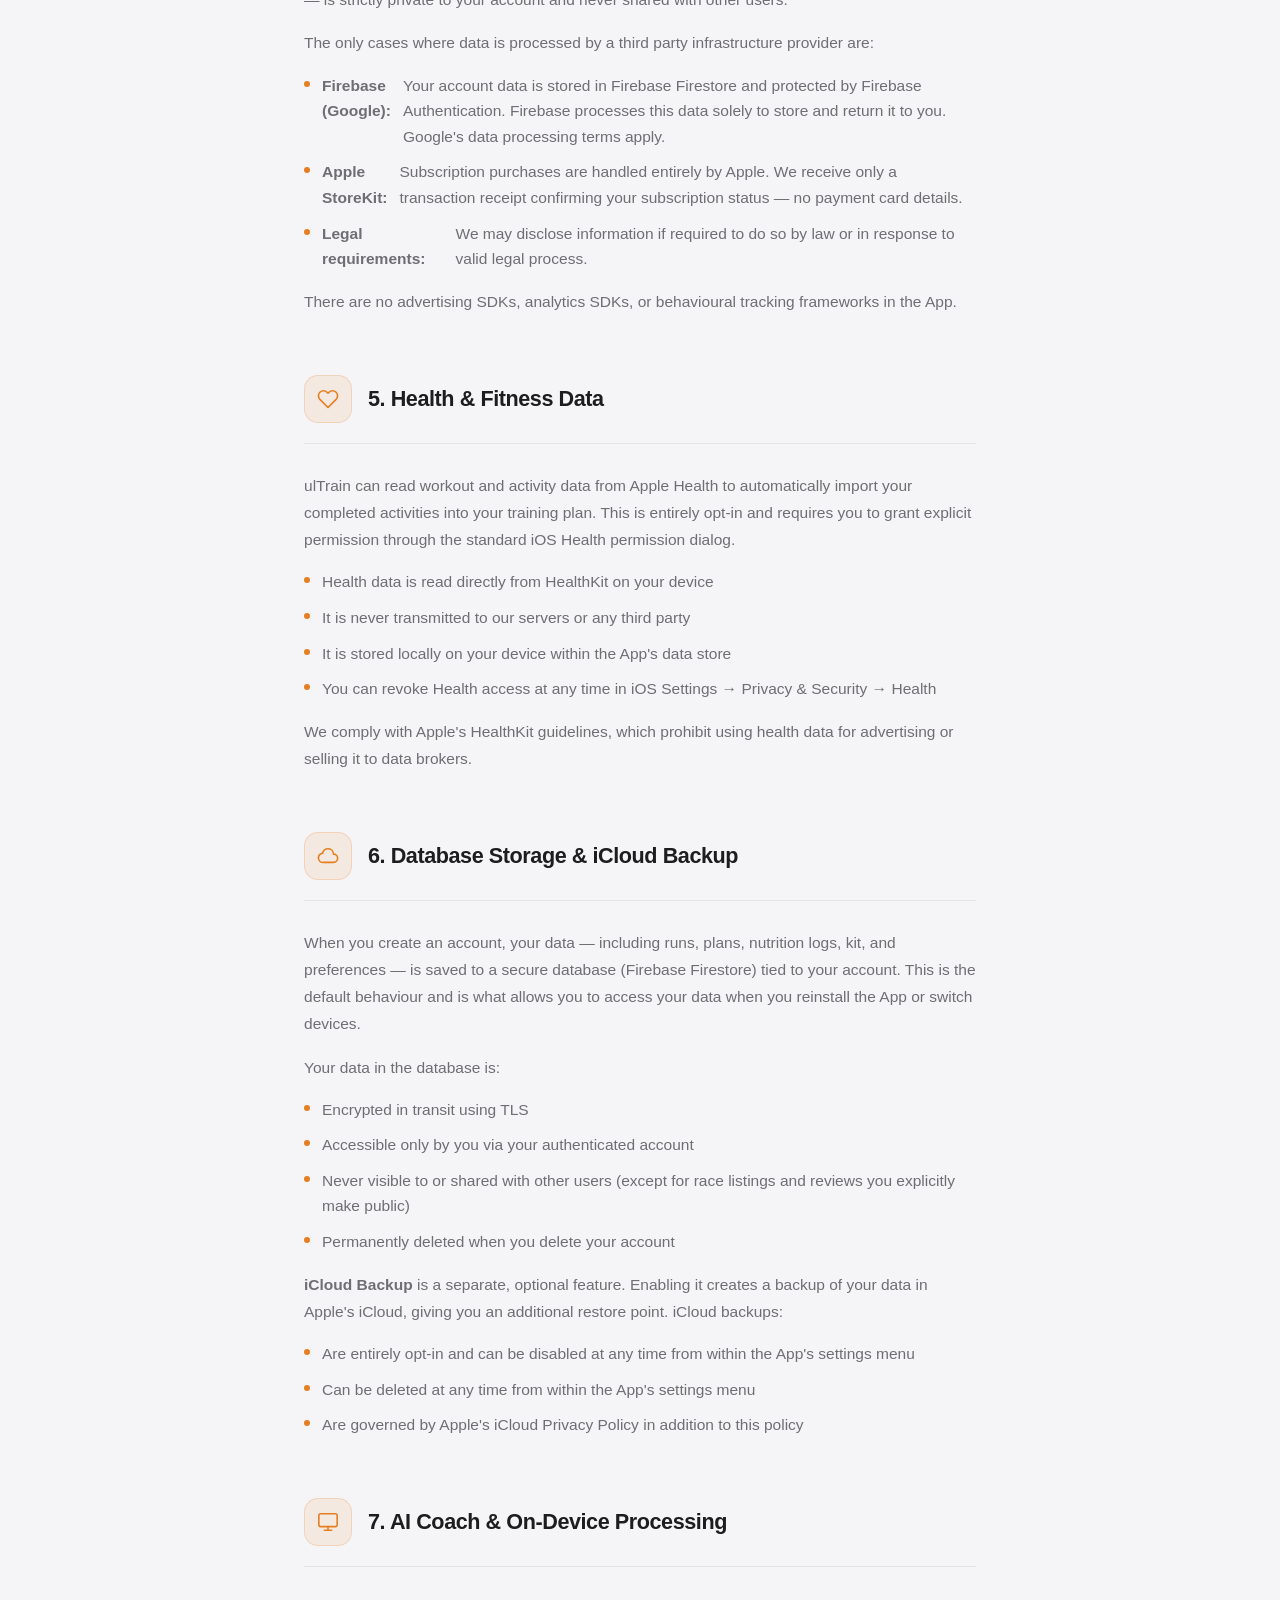
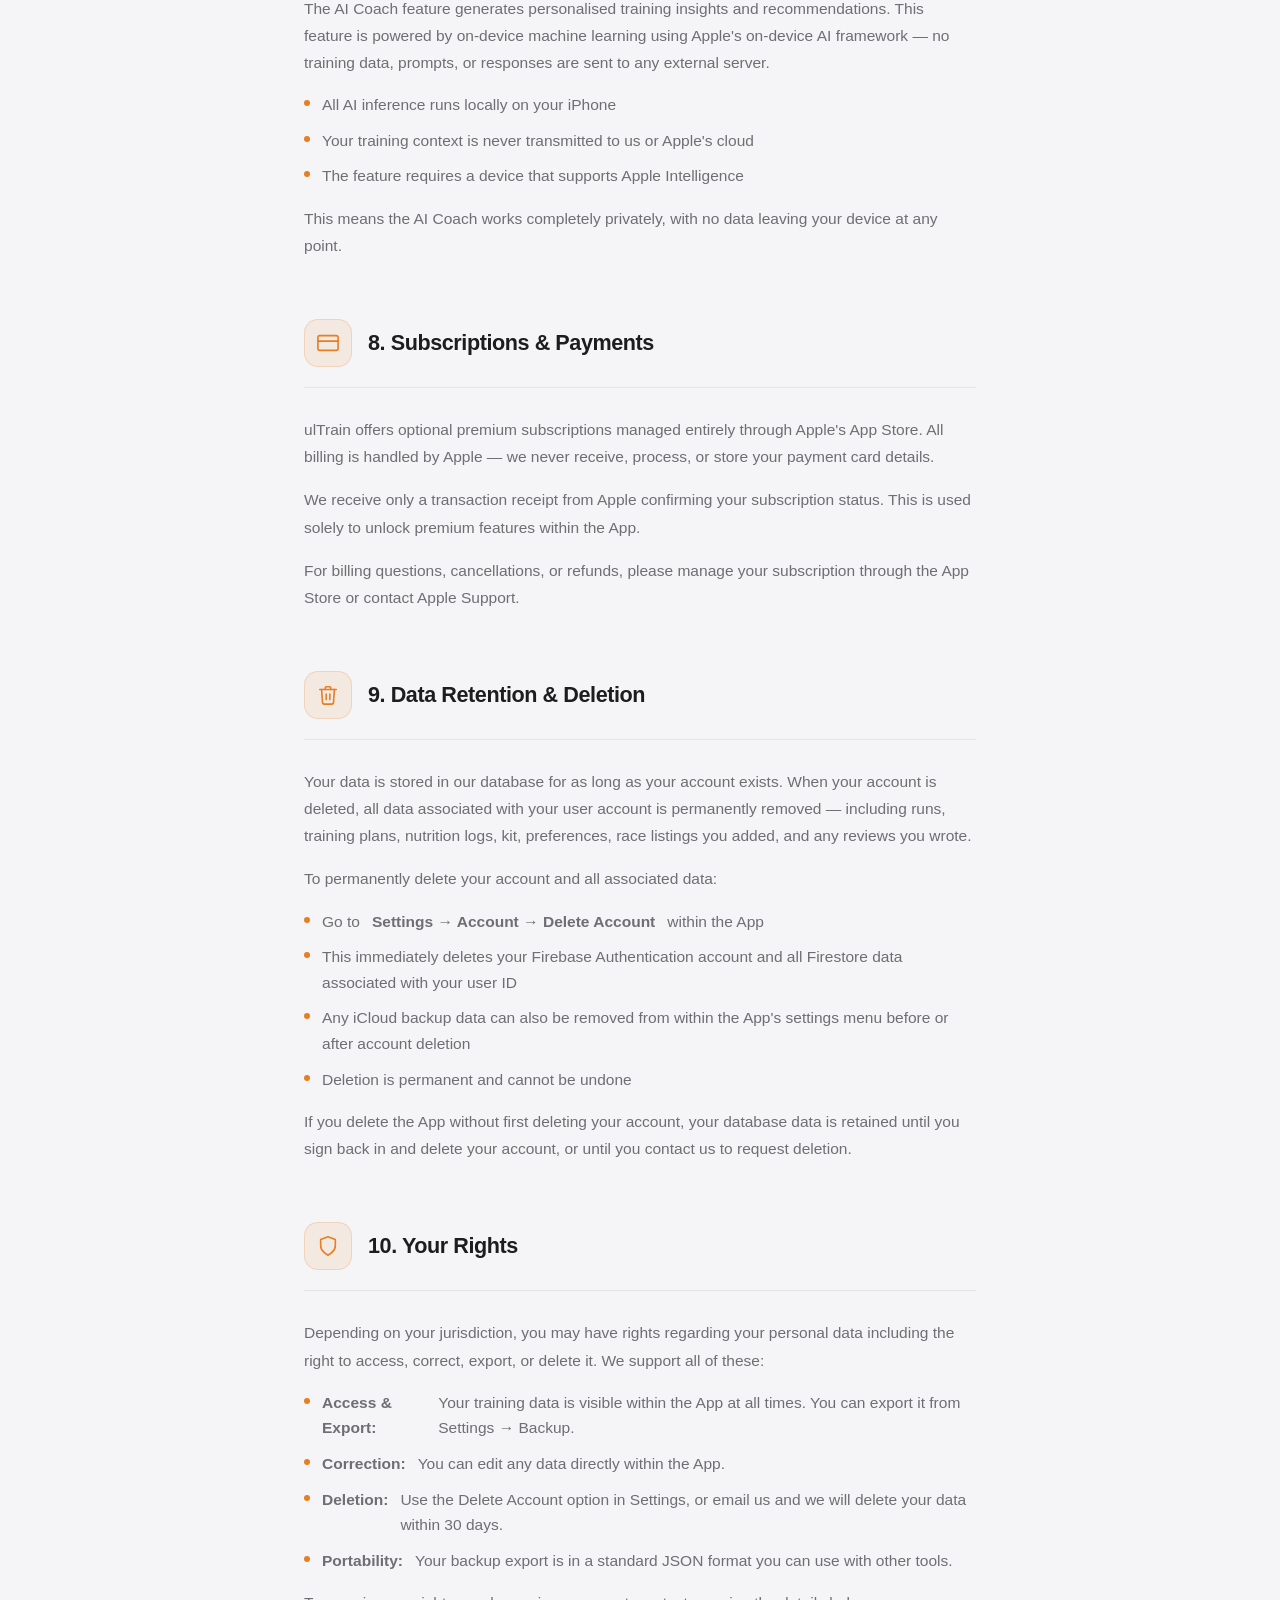
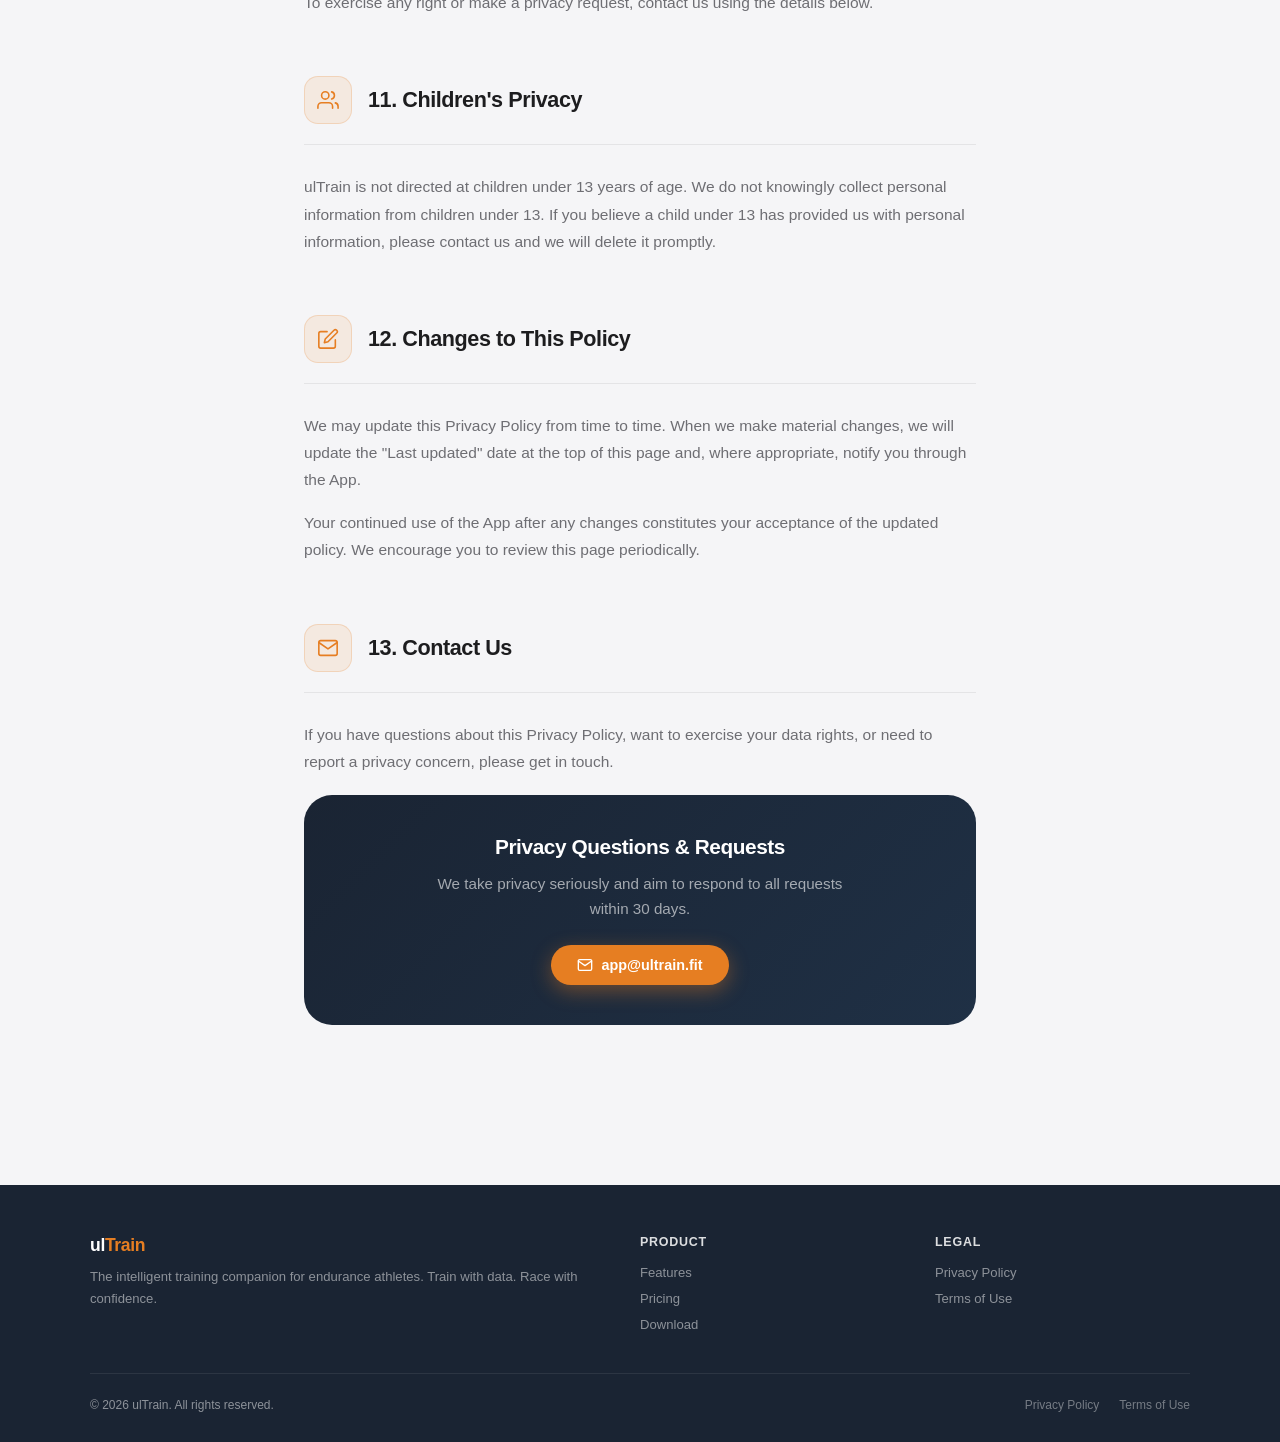
==== commit c87b850a: "Update privacy.html" ====
--- a/privacy.html
+++ b/privacy.html
@@ -348,7 +348,7 @@
       <li><a href="#how-we-use">How We Use Your Information</a></li>
       <li><a href="#data-sharing">Information Sharing</a></li>
       <li><a href="#health-data">Health &amp; Fitness Data</a></li>
-      <li><a href="#cloud-sync">Cloud Sync &amp; Firebase</a></li>
+      <li><a href="#cloud-sync">Database Storage &amp; iCloud Backup</a></li>
       <li><a href="#ai-coach">AI Coach &amp; On-Device Processing</a></li>
       <li><a href="#subscriptions">Subscriptions &amp; Payments</a></li>
       <li><a href="#data-retention">Data Retention &amp; Deletion</a></li>
@@ -360,7 +360,7 @@
   </div>
 
   <div class="highlight-box">
-    <p>The short version: ulTrain does not sell your data, does not run ads, and does not share your personal information with third parties for their own marketing purposes. Your health and training data never leaves your device unless you explicitly enable cloud backup.</p>
+    <p>The short version: ulTrain does not sell your data, does not run ads, and does not share your personal information with third parties for their own marketing purposes. Your data is saved to your account database by default and is never visible to or shared with other users — unless you explicitly choose to share it.</p>
   </div>
 
   <!-- 1. Who We Are -->
@@ -383,24 +383,24 @@
       </div>
       <h2>2. Information We Collect</h2>
     </div>
-    <p>We collect only what is necessary to provide the App's functionality.</p>
+    <p>We collect only what is necessary to provide the App's functionality. When you create an account, your data is saved to a secure database tied exclusively to your user account. No other user can see or access your data.</p>
 
     <div class="info-cards">
       <div class="info-card">
         <h4>Account Information</h4>
-        <p>If you create an account, we collect your email address and a password hash. This is used solely for authentication and account recovery.</p>
+        <p>Your email address and a password hash, used solely for authentication and account recovery. This is the key that locks your data to you.</p>
       </div>
       <div class="info-card">
         <h4>Training Data</h4>
-        <p>Runs, training plans, weekly targets, and progress you log manually within the App. Stored locally on your device unless you enable cloud sync.</p>
+        <p>Runs, training plans, weekly targets, and progress you log in the App — including distances, pace, effort ratings, and notes. Saved to your account database by default.</p>
+      </div>
+      <div class="info-card">
+        <h4>Nutrition &amp; Preferences</h4>
+        <p>Nutrition logs, food ratings, what-works notes, and app preferences (units, notification settings, etc.). All stored in your account and never shared.</p>
       </div>
       <div class="info-card">
         <h4>Health &amp; Activity Data</h4>
-        <p>With your explicit permission, the App reads activity and workout data from Apple Health. This data is never transmitted off your device.</p>
-      </div>
-      <div class="info-card">
-        <h4>Nutrition &amp; Kit Data</h4>
-        <p>Nutrition logs and kit lists you create in the App. Stored locally and synced only if you opt into cloud backup.</p>
+        <p>With your explicit permission, the App reads activity and workout data from Apple Health. This data is never transmitted to our servers or any third party.</p>
       </div>
     </div>
 
@@ -441,10 +441,16 @@
       </div>
       <h2>4. Information Sharing</h2>
     </div>
-    <p>We do not sell, rent, or trade your personal information. We do not share your data with third parties for their own marketing or commercial purposes.</p>
-    <p>The only cases in which data may be processed by a third party are:</p>
-    <ul>
-      <li><strong>Firebase (Google):</strong> If you enable cloud backup, your training data is stored in Firebase Firestore and protected by Firebase Authentication. Firebase processes this data solely to store and return it to you. Google's data processing terms apply.</li>
+    <p>We do not sell, rent, or trade your personal information. Your data is never visible to other users of the App unless you explicitly choose to share it.</p>
+    <p><strong>The only content shared between users is:</strong></p>
+    <ul>
+      <li><strong>Events (races):</strong> If you add a race to the directory and choose to make it public, that race listing becomes visible to all users. This is opt-in — you can keep races private, and you can change this at any time.</li>
+      <li><strong>Event reviews:</strong> Reviews you write for races in the directory are shared publicly within the App. Do not include personal information in reviews you wish to keep private.</li>
+    </ul>
+    <p>Everything else — your runs, training plans, nutrition logs, kit, preferences, and personal details — is strictly private to your account and never shared with other users.</p>
+    <p>The only cases where data is processed by a third party infrastructure provider are:</p>
+    <ul>
+      <li><strong>Firebase (Google):</strong> Your account data is stored in Firebase Firestore and protected by Firebase Authentication. Firebase processes this data solely to store and return it to you. Google's data processing terms apply.</li>
       <li><strong>Apple StoreKit:</strong> Subscription purchases are handled entirely by Apple. We receive only a transaction receipt confirming your subscription status — no payment card details.</li>
       <li><strong>Legal requirements:</strong> We may disclose information if required to do so by law or in response to valid legal process.</li>
     </ul>
@@ -475,17 +481,22 @@
       <div class="policy-section-icon">
         <svg viewBox="0 0 24 24"><path d="M18 10a6 6 0 0 0-11.9-1A5 5 0 0 0 7 19h11a4 4 0 0 0 0-9z"/></svg>
       </div>
-      <h2>6. Cloud Sync &amp; Firebase</h2>
-    </div>
-    <p>Cloud backup and sync is entirely optional. By default, all your data remains on your device only.</p>
-    <p>If you choose to enable cloud sync:</p>
-    <ul>
-      <li>Your training data is encrypted in transit using TLS and stored in Firebase Firestore</li>
-      <li>Access is protected by Firebase Authentication tied to your email address</li>
-      <li>Your data is stored in Google's infrastructure under Google's standard security practices</li>
-      <li>You can disable sync and delete all cloud data at any time from within the App's settings</li>
-    </ul>
-    <p>Disabling cloud sync stops all future uploads. Deleting your account removes all data from Firebase servers.</p>
+      <h2>6. Database Storage &amp; iCloud Backup</h2>
+    </div>
+    <p>When you create an account, your data — including runs, plans, nutrition logs, kit, and preferences — is saved to a secure database (Firebase Firestore) tied to your account. This is the default behaviour and is what allows you to access your data when you reinstall the App or switch devices.</p>
+    <p>Your data in the database is:</p>
+    <ul>
+      <li>Encrypted in transit using TLS</li>
+      <li>Accessible only by you via your authenticated account</li>
+      <li>Never visible to or shared with other users (except for race listings and reviews you explicitly make public)</li>
+      <li>Permanently deleted when you delete your account</li>
+    </ul>
+    <p><strong>iCloud Backup</strong> is a separate, optional feature. Enabling it creates a backup of your data in Apple's iCloud, giving you an additional restore point. iCloud backups:</p>
+    <ul>
+      <li>Are entirely opt-in and can be disabled at any time from within the App's settings menu</li>
+      <li>Can be deleted at any time from within the App's settings menu</li>
+      <li>Are governed by Apple's iCloud Privacy Policy in addition to this policy</li>
+    </ul>
   </div>
 
   <!-- 7. AI Coach -->
@@ -526,14 +537,15 @@
       </div>
       <h2>9. Data Retention &amp; Deletion</h2>
     </div>
-    <p>Local data is retained on your device until you delete the App or manually clear it. Cloud-synced data is retained until you delete your account.</p>
+    <p>Your data is stored in our database for as long as your account exists. When your account is deleted, all data associated with your user account is permanently removed — including runs, training plans, nutrition logs, kit, preferences, race listings you added, and any reviews you wrote.</p>
     <p>To permanently delete your account and all associated data:</p>
     <ul>
       <li>Go to <strong>Settings → Account → Delete Account</strong> within the App</li>
       <li>This immediately deletes your Firebase Authentication account and all Firestore data associated with your user ID</li>
+      <li>Any iCloud backup data can also be removed from within the App's settings menu before or after account deletion</li>
       <li>Deletion is permanent and cannot be undone</li>
     </ul>
-    <p>If you delete the App without deleting your account first, your cloud data remains stored. You can request deletion by emailing us at the address in the Contact section below.</p>
+    <p>If you delete the App without first deleting your account, your database data is retained until you sign back in and delete your account, or until you contact us to request deletion.</p>
   </div>
 
   <!-- 10. Your Rights -->
@@ -589,9 +601,9 @@
     <div class="contact-card">
       <h3>Privacy Questions &amp; Requests</h3>
       <p>We take privacy seriously and aim to respond to all requests within 30 days.</p>
-      <a href="mailto:privacy@ultrain.app" class="btn-primary">
+      <a href="mailto:app@ultrain.fit" class="btn-primary">
         <svg viewBox="0 0 24 24" width="16" height="16" fill="none" stroke="currentColor" stroke-width="2" stroke-linecap="round" stroke-linejoin="round"><path d="M4 4h16c1.1 0 2 .9 2 2v12c0 1.1-.9 2-2 2H4c-1.1 0-2-.9-2-2V6c0-1.1.9-2 2-2z"/><polyline points="22,6 12,13 2,6"/></svg>
-        privacy@ultrain.app
+        app@ultrain.fit
       </a>
     </div>
   </div>
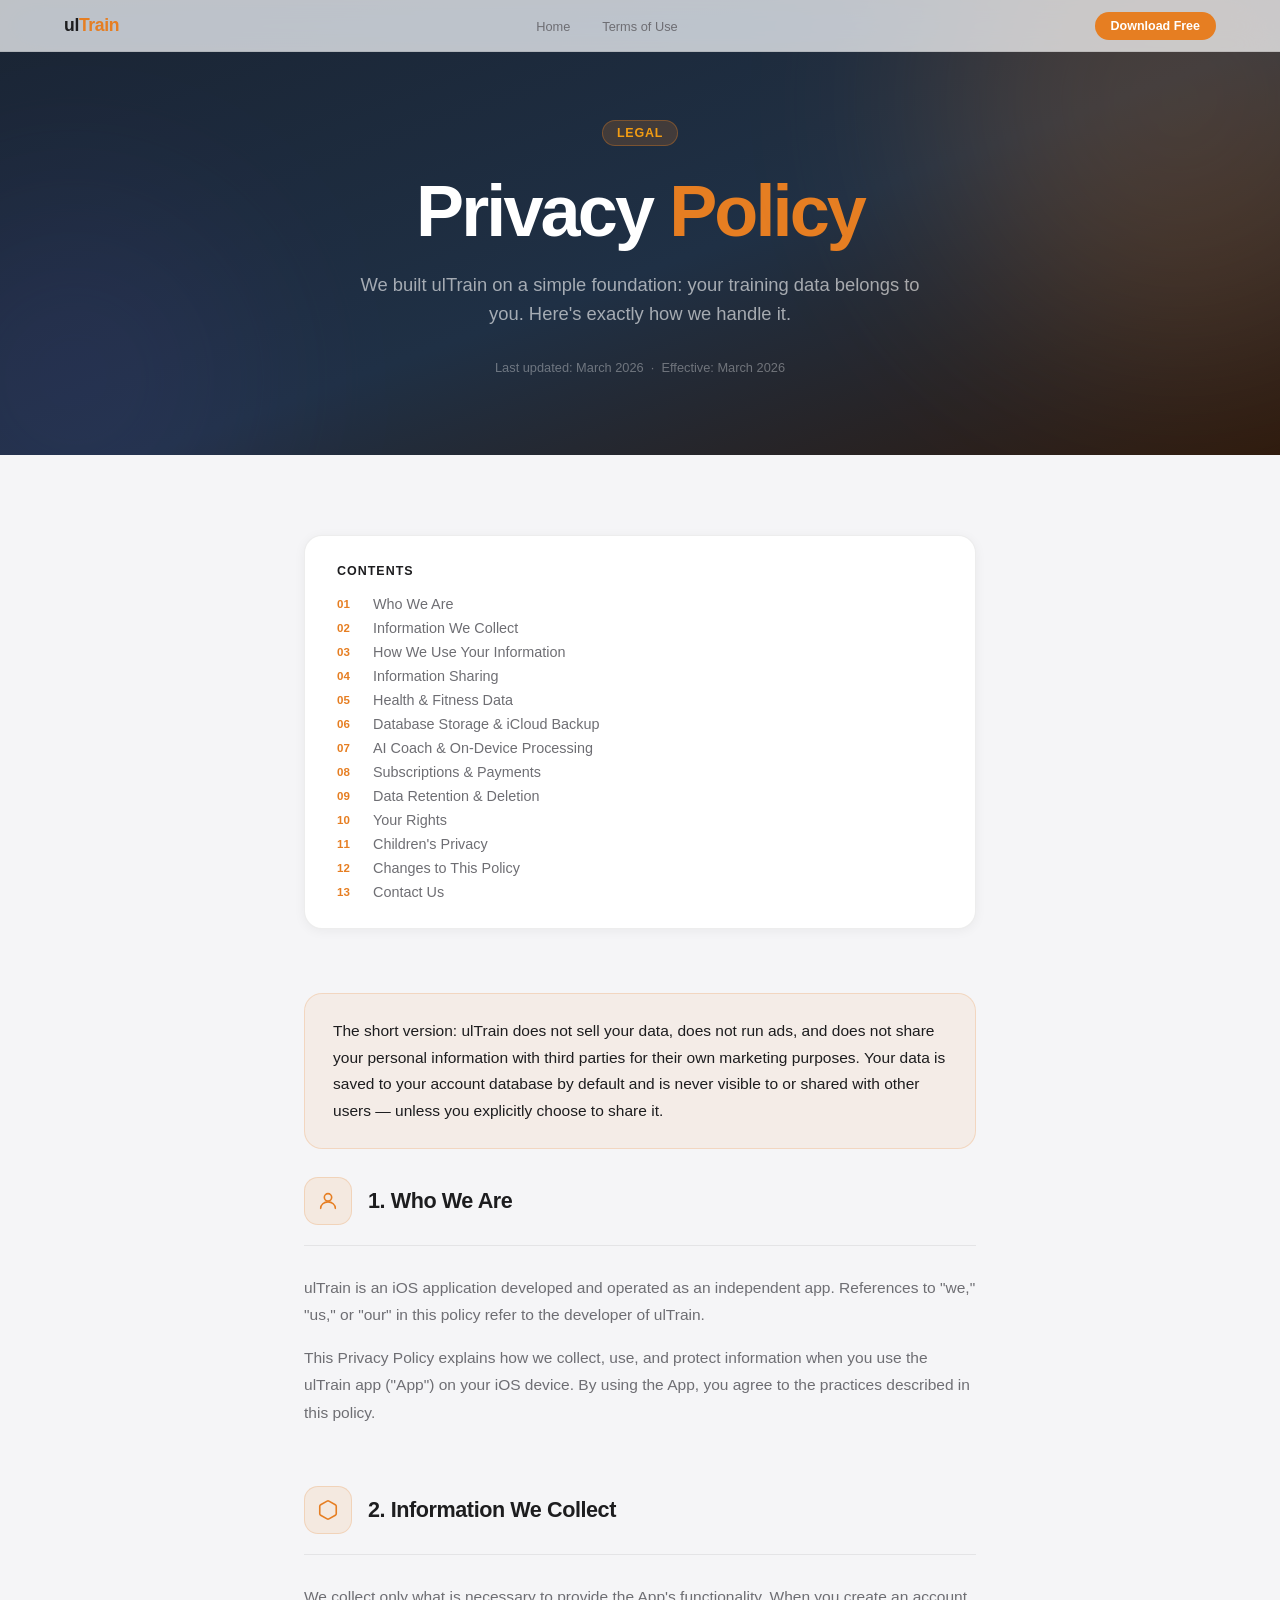
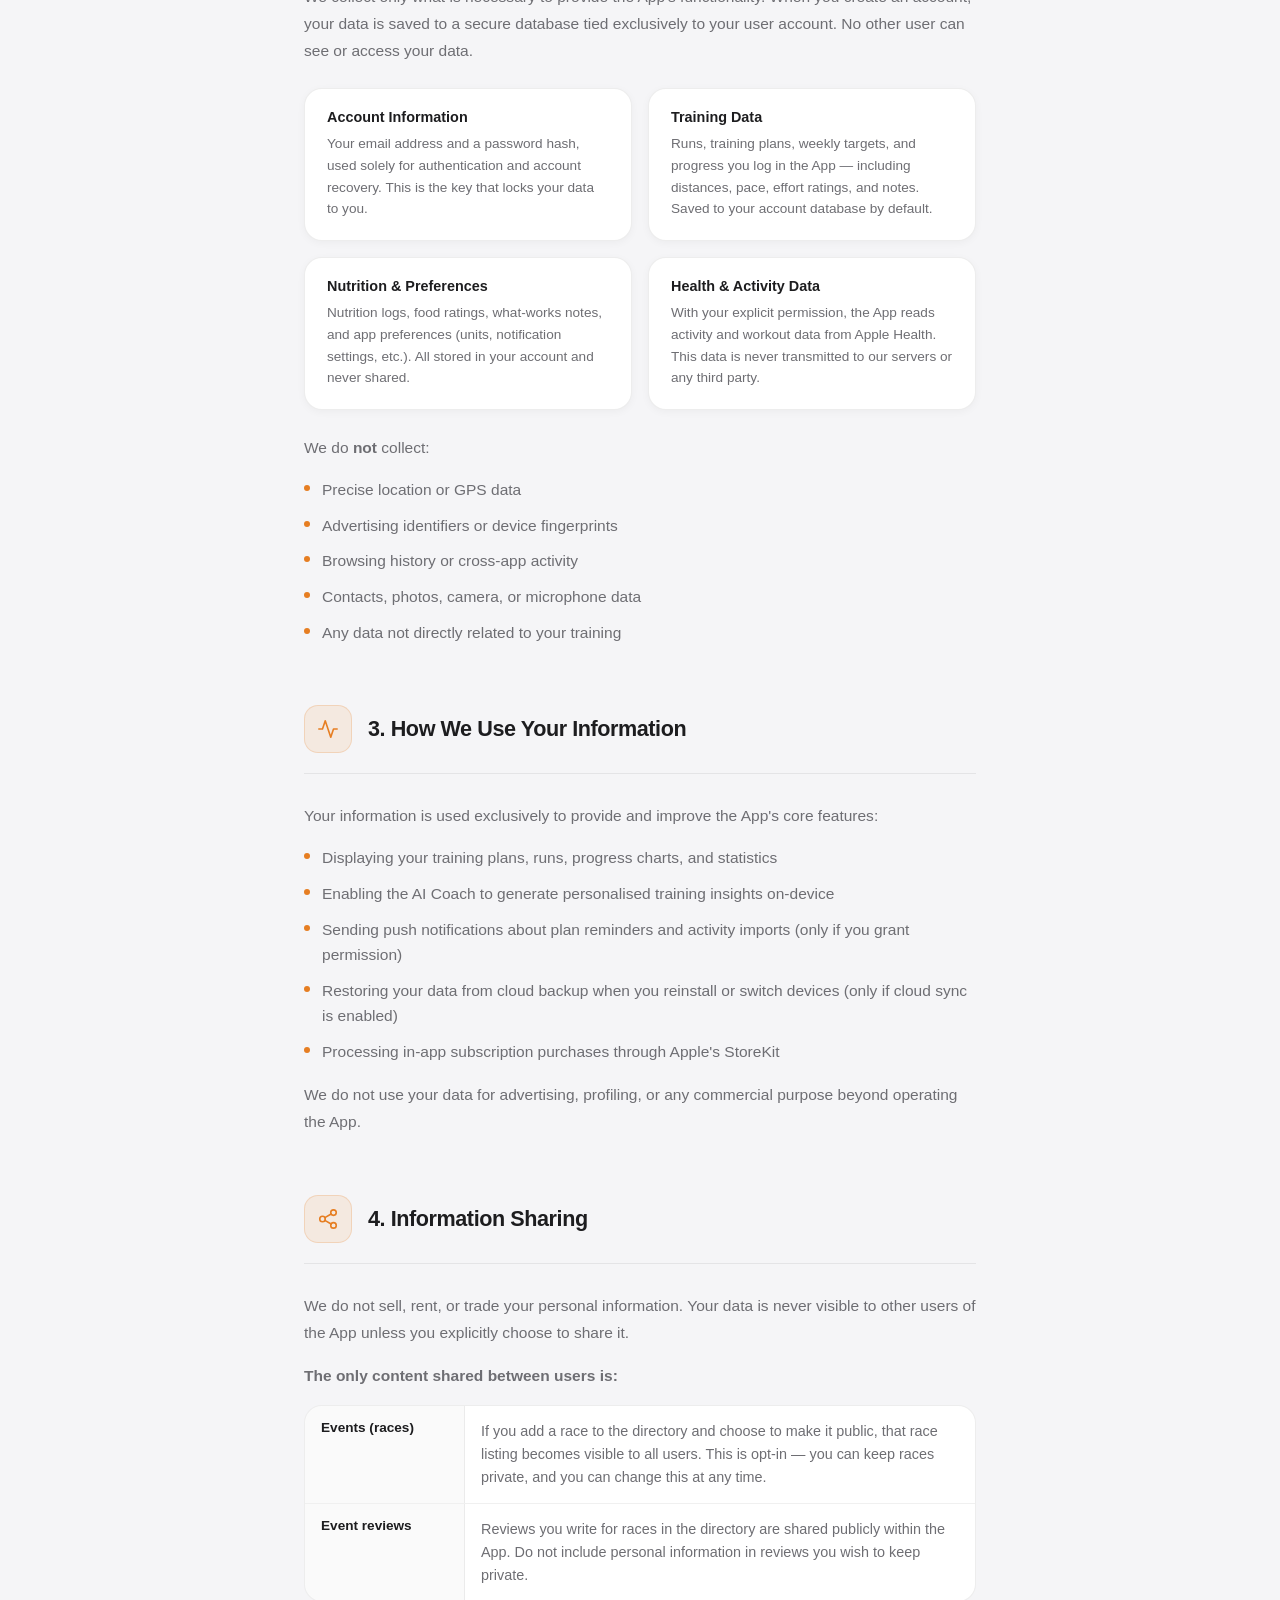
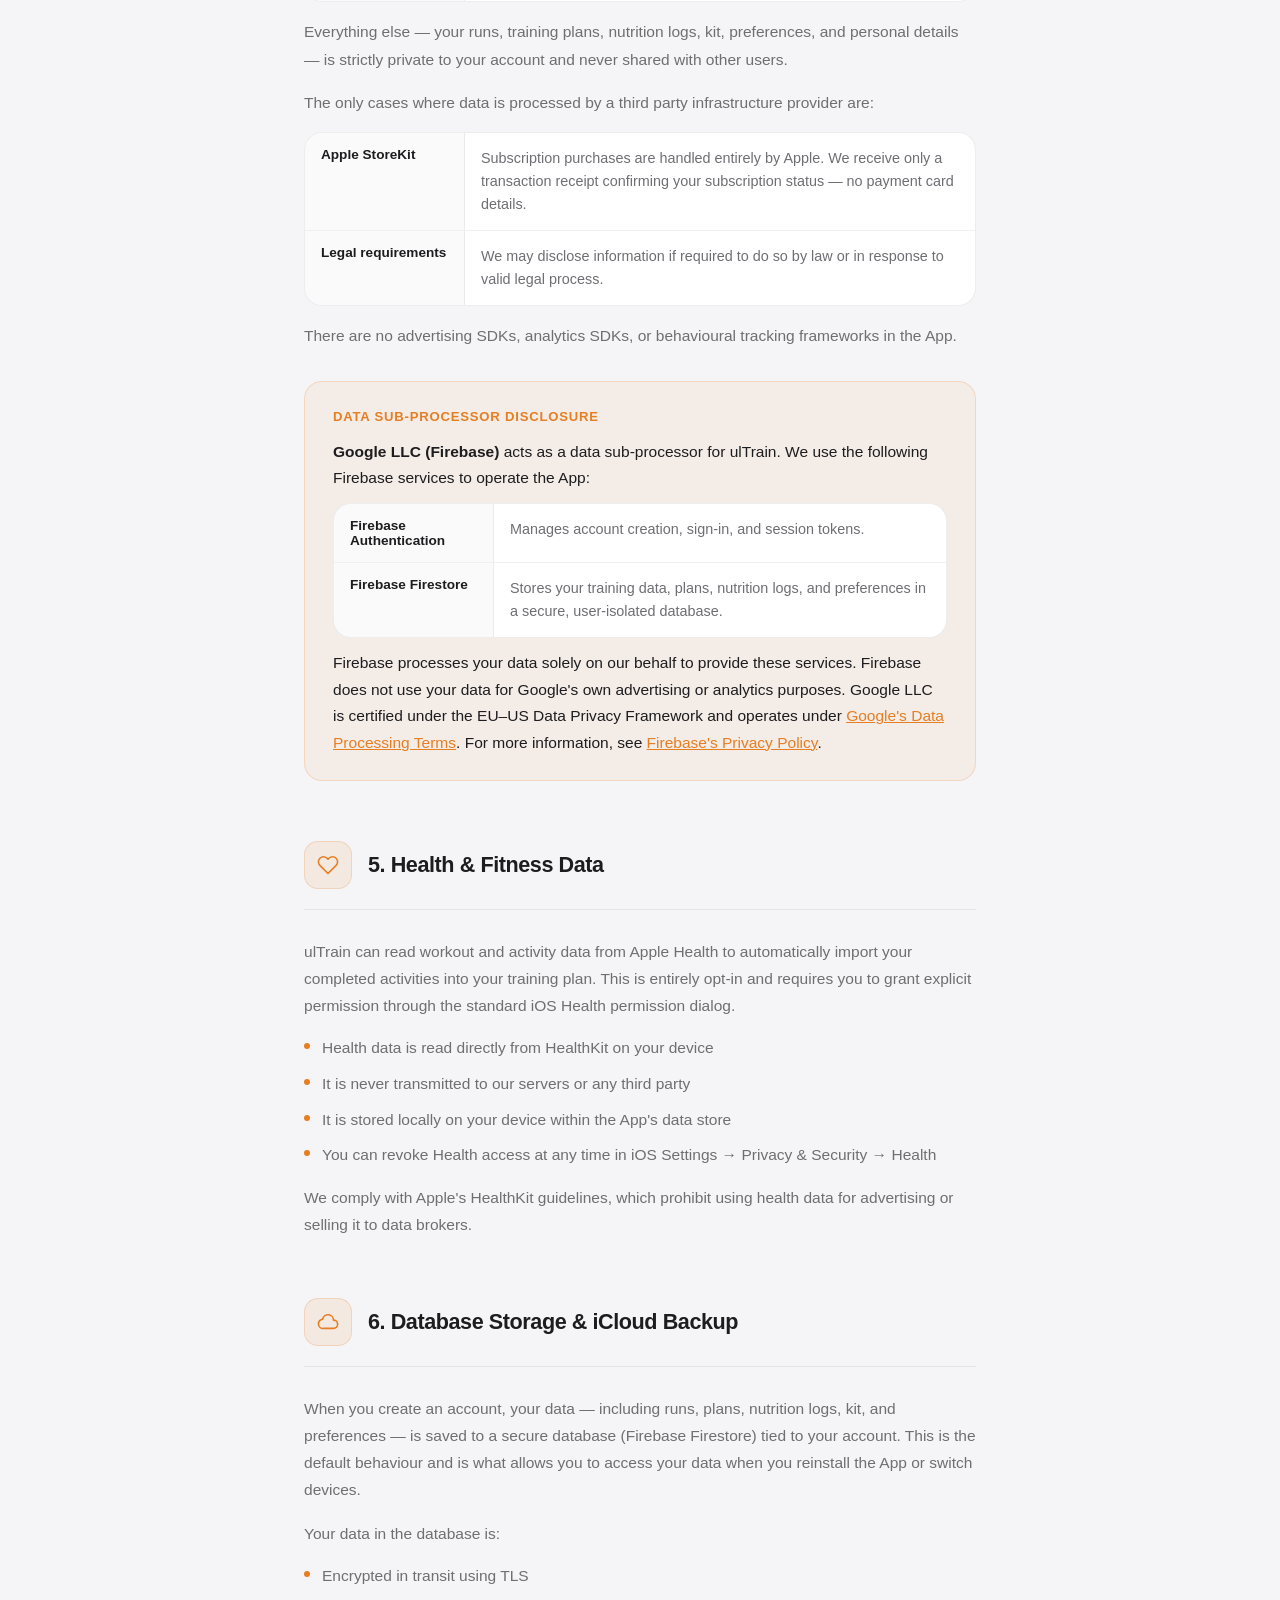
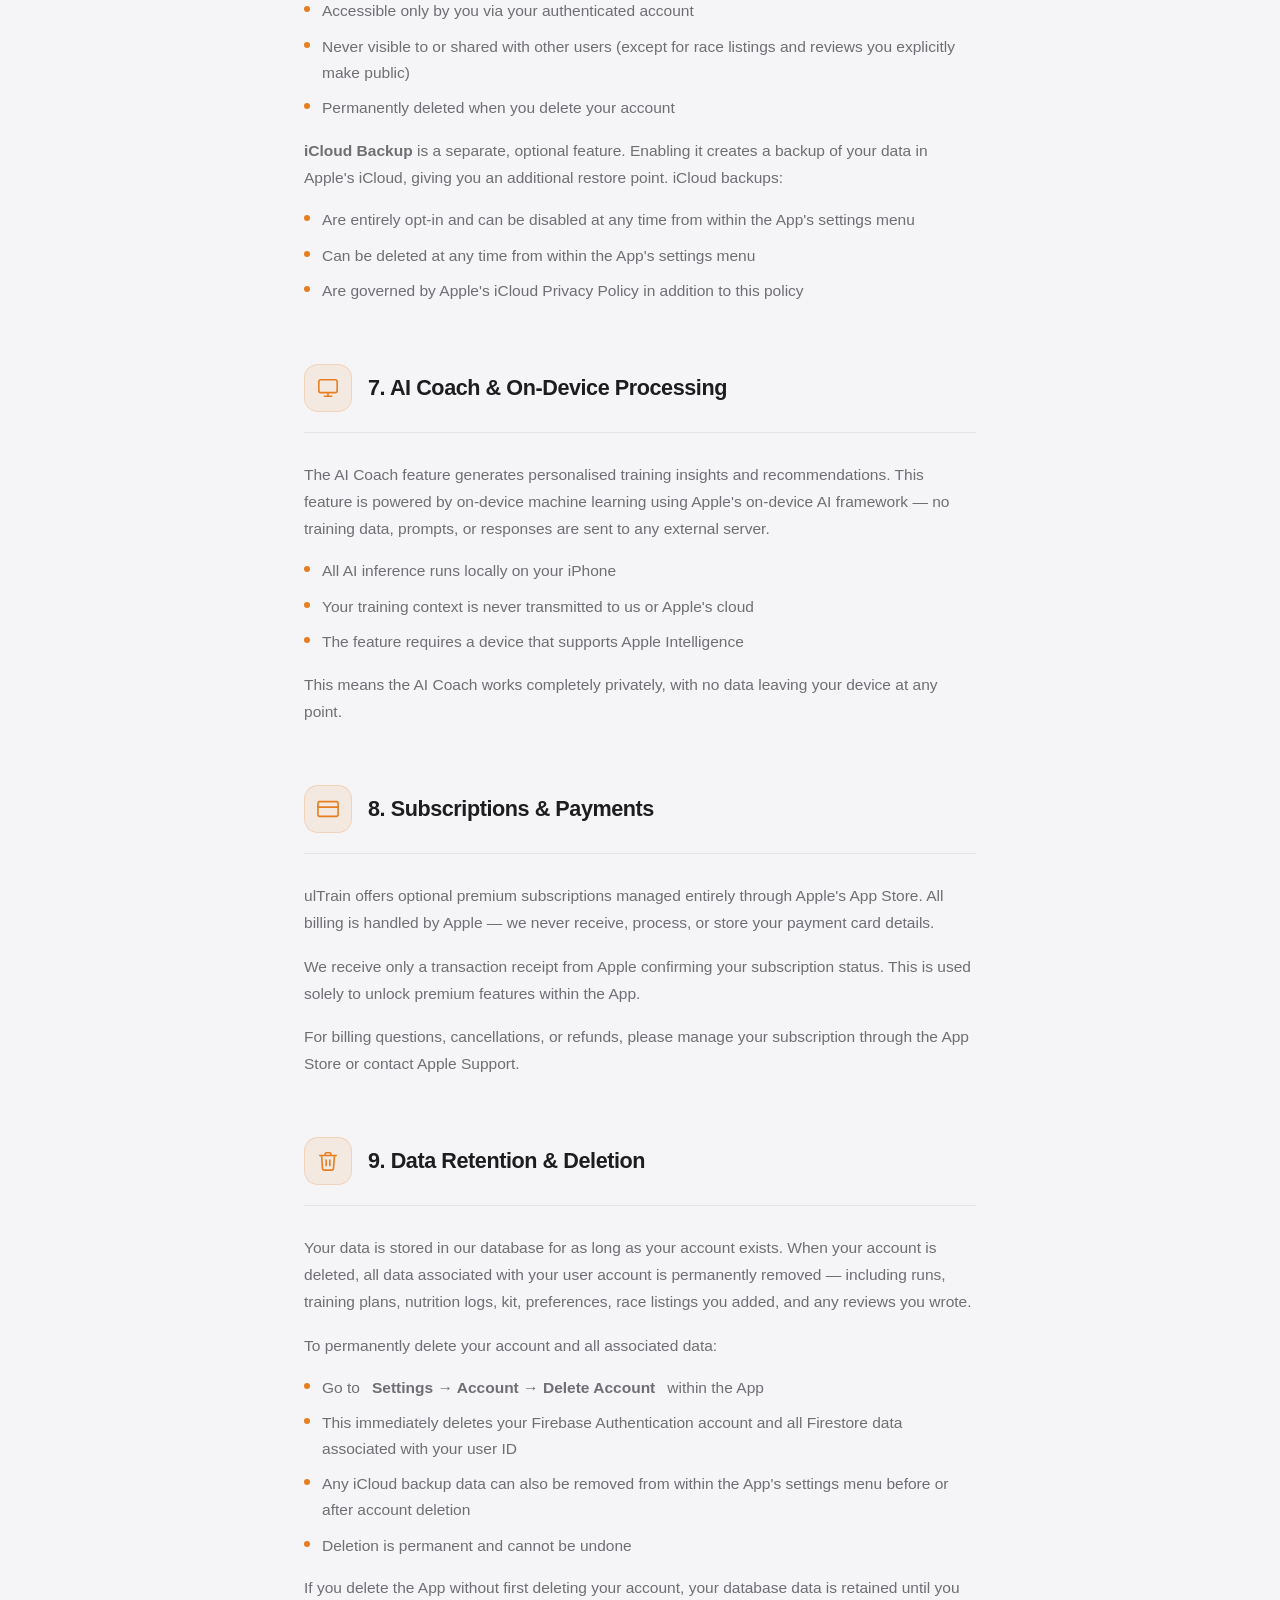
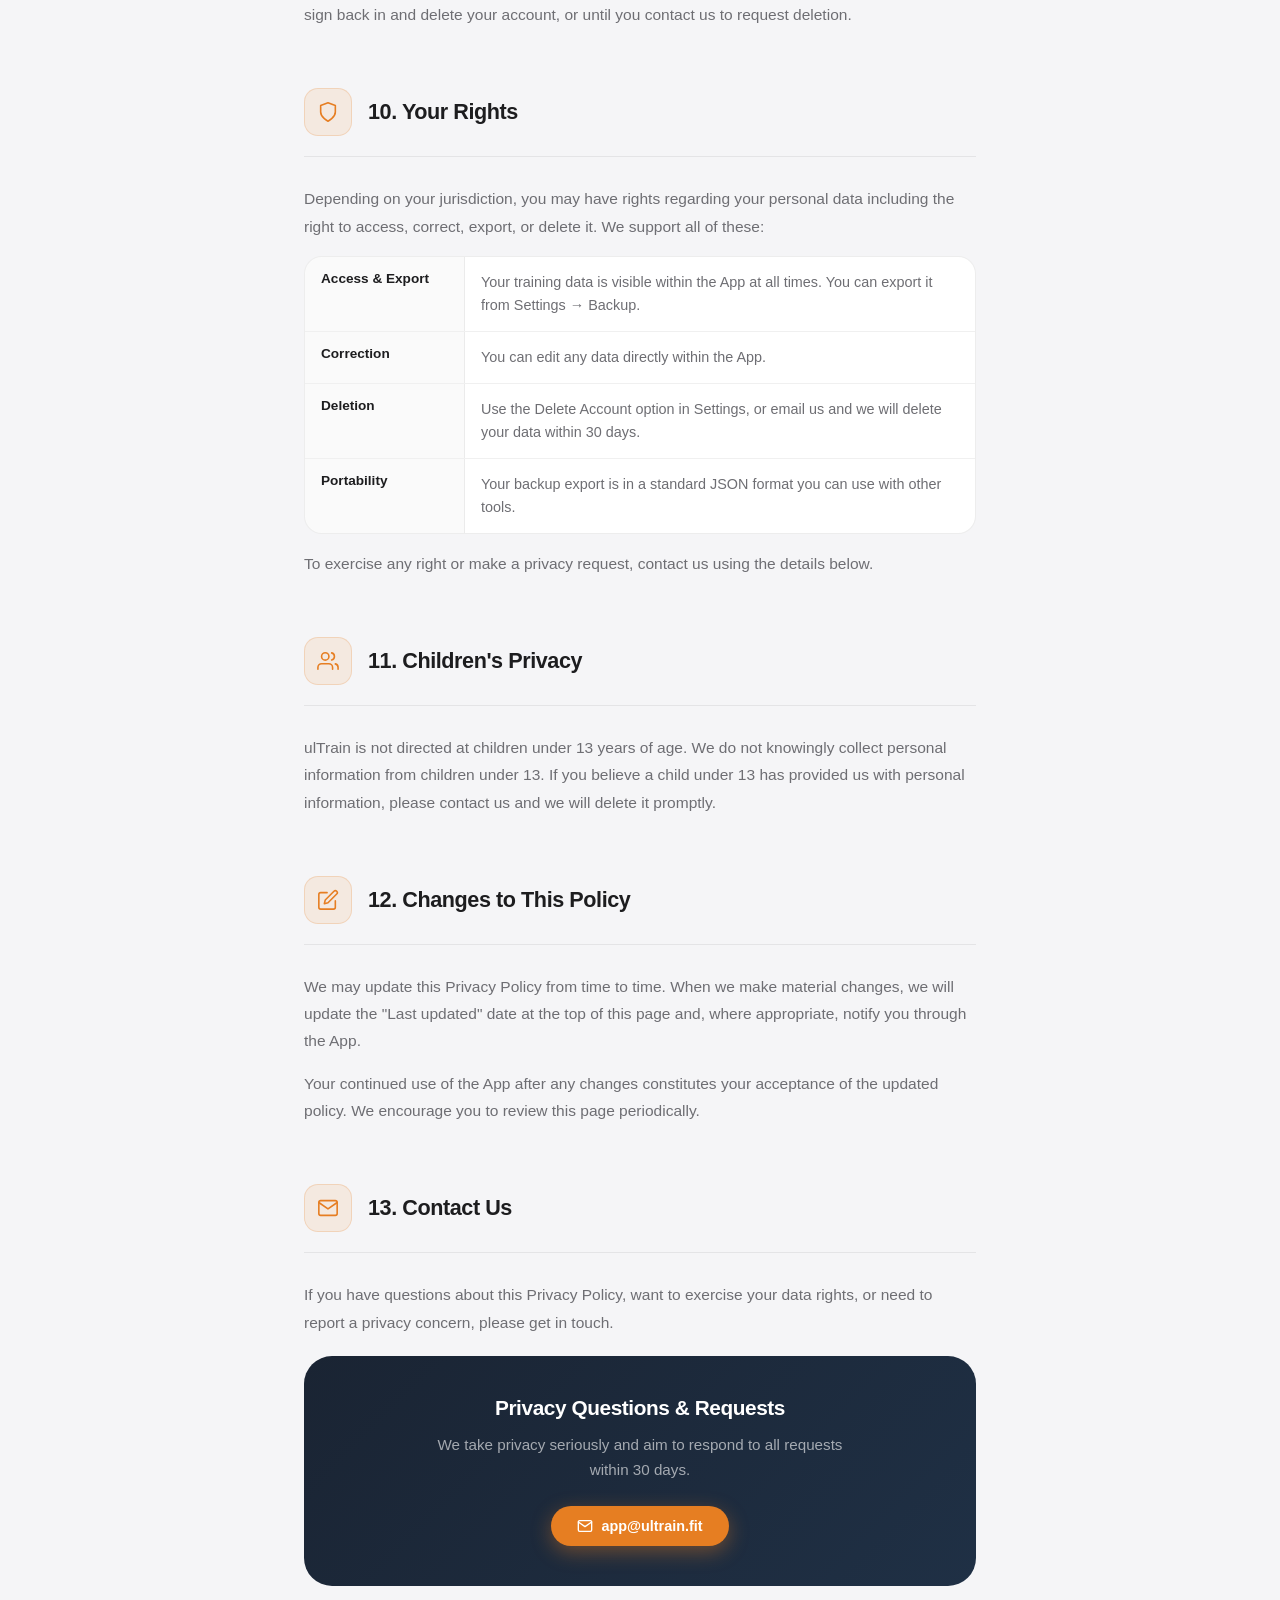
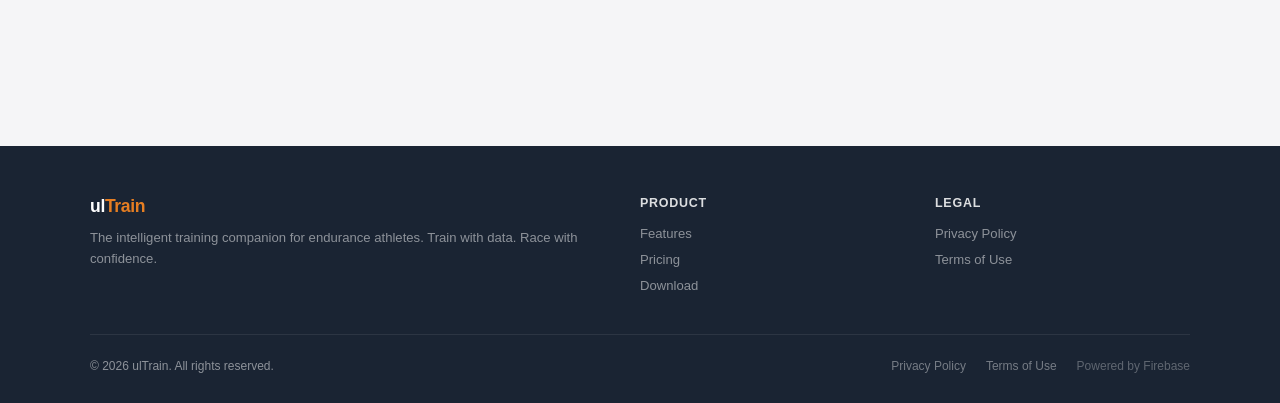
==== commit 19e8156d: "update" ====
--- a/privacy.html
+++ b/privacy.html
@@ -203,6 +203,36 @@
       line-height: 1.6; margin: 0;
     }
 
+    /* ─── Definition Rows ───────────────────────────────── */
+    .def-rows {
+      display: flex; flex-direction: column; gap: 0;
+      margin: 16px 0;
+      border: 1px solid rgba(0,0,0,0.07);
+      border-radius: var(--radius-md);
+      overflow: hidden;
+      background: white;
+    }
+    .def-row {
+      display: grid; grid-template-columns: 160px 1fr;
+      border-bottom: 1px solid rgba(0,0,0,0.06);
+    }
+    .def-row:last-child { border-bottom: none; }
+    .def-label {
+      padding: 14px 16px;
+      font-size: 0.85rem; font-weight: 700; color: var(--text-dark);
+      background: rgba(0,0,0,0.02);
+      border-right: 1px solid rgba(0,0,0,0.06);
+      display: flex; align-items: flex-start;
+    }
+    .def-desc {
+      padding: 14px 16px;
+      font-size: 0.9rem; color: var(--text-gray); line-height: 1.6;
+    }
+    @media (max-width: 700px) {
+      .def-row { grid-template-columns: 1fr; }
+      .def-label { border-right: none; border-bottom: 1px solid rgba(0,0,0,0.06); }
+    }
+
     /* ─── Contact Card ──────────────────────────────────── */
     .contact-card {
       background: linear-gradient(135deg, var(--navy) 0%, #1f3045 100%);
@@ -319,9 +349,8 @@
 <nav id="mainNav">
   <a href="index.html" class="nav-logo">ul<span>Train</span></a>
   <ul class="nav-links">
-    <li><a href="index.html#features">Features</a></li>
-    <li><a href="index.html#pricing">Pricing</a></li>
-    <li><a href="index.html#privacy">Privacy</a></li>
+    <li><a href="index.html">Home</a></li>
+    <li><a href="terms.html">Terms of Use</a></li>
   </ul>
   <a href="index.html#download" class="nav-cta">Download Free</a>
 </nav>
@@ -443,18 +472,45 @@
     </div>
     <p>We do not sell, rent, or trade your personal information. Your data is never visible to other users of the App unless you explicitly choose to share it.</p>
     <p><strong>The only content shared between users is:</strong></p>
-    <ul>
-      <li><strong>Events (races):</strong> If you add a race to the directory and choose to make it public, that race listing becomes visible to all users. This is opt-in — you can keep races private, and you can change this at any time.</li>
-      <li><strong>Event reviews:</strong> Reviews you write for races in the directory are shared publicly within the App. Do not include personal information in reviews you wish to keep private.</li>
-    </ul>
+    <div class="def-rows">
+      <div class="def-row">
+        <div class="def-label">Events (races)</div>
+        <div class="def-desc">If you add a race to the directory and choose to make it public, that race listing becomes visible to all users. This is opt-in — you can keep races private, and you can change this at any time.</div>
+      </div>
+      <div class="def-row">
+        <div class="def-label">Event reviews</div>
+        <div class="def-desc">Reviews you write for races in the directory are shared publicly within the App. Do not include personal information in reviews you wish to keep private.</div>
+      </div>
+    </div>
     <p>Everything else — your runs, training plans, nutrition logs, kit, preferences, and personal details — is strictly private to your account and never shared with other users.</p>
     <p>The only cases where data is processed by a third party infrastructure provider are:</p>
-    <ul>
-      <li><strong>Firebase (Google):</strong> Your account data is stored in Firebase Firestore and protected by Firebase Authentication. Firebase processes this data solely to store and return it to you. Google's data processing terms apply.</li>
-      <li><strong>Apple StoreKit:</strong> Subscription purchases are handled entirely by Apple. We receive only a transaction receipt confirming your subscription status — no payment card details.</li>
-      <li><strong>Legal requirements:</strong> We may disclose information if required to do so by law or in response to valid legal process.</li>
-    </ul>
+    <div class="def-rows">
+      <div class="def-row">
+        <div class="def-label">Apple StoreKit</div>
+        <div class="def-desc">Subscription purchases are handled entirely by Apple. We receive only a transaction receipt confirming your subscription status — no payment card details.</div>
+      </div>
+      <div class="def-row">
+        <div class="def-label">Legal requirements</div>
+        <div class="def-desc">We may disclose information if required to do so by law or in response to valid legal process.</div>
+      </div>
+    </div>
     <p>There are no advertising SDKs, analytics SDKs, or behavioural tracking frameworks in the App.</p>
+
+    <div class="highlight-box" style="margin-top: 32px;">
+      <p style="font-size: 0.82rem; font-weight: 700; text-transform: uppercase; letter-spacing: 0.06em; color: var(--orange); margin-bottom: 10px;">Data Sub-Processor Disclosure</p>
+      <p><strong>Google LLC (Firebase)</strong> acts as a data sub-processor for ulTrain. We use the following Firebase services to operate the App:</p>
+      <div class="def-rows" style="margin: 12px 0;">
+        <div class="def-row">
+          <div class="def-label">Firebase Authentication</div>
+          <div class="def-desc">Manages account creation, sign-in, and session tokens.</div>
+        </div>
+        <div class="def-row">
+          <div class="def-label">Firebase Firestore</div>
+          <div class="def-desc">Stores your training data, plans, nutrition logs, and preferences in a secure, user-isolated database.</div>
+        </div>
+      </div>
+      <p>Firebase processes your data solely on our behalf to provide these services. Firebase does not use your data for Google's own advertising or analytics purposes. Google LLC is certified under the EU–US Data Privacy Framework and operates under <a href="https://firebase.google.com/terms/data-processing-terms" target="_blank" rel="noopener noreferrer" style="color: var(--orange);">Google's Data Processing Terms</a>. For more information, see <a href="https://firebase.google.com/support/privacy" target="_blank" rel="noopener noreferrer" style="color: var(--orange);">Firebase's Privacy Policy</a>.</p>
+    </div>
   </div>
 
   <!-- 5. Health Data -->
@@ -557,12 +613,24 @@
       <h2>10. Your Rights</h2>
     </div>
     <p>Depending on your jurisdiction, you may have rights regarding your personal data including the right to access, correct, export, or delete it. We support all of these:</p>
-    <ul>
-      <li><strong>Access &amp; Export:</strong> Your training data is visible within the App at all times. You can export it from Settings → Backup.</li>
-      <li><strong>Correction:</strong> You can edit any data directly within the App.</li>
-      <li><strong>Deletion:</strong> Use the Delete Account option in Settings, or email us and we will delete your data within 30 days.</li>
-      <li><strong>Portability:</strong> Your backup export is in a standard JSON format you can use with other tools.</li>
-    </ul>
+    <div class="def-rows">
+      <div class="def-row">
+        <div class="def-label">Access &amp; Export</div>
+        <div class="def-desc">Your training data is visible within the App at all times. You can export it from Settings → Backup.</div>
+      </div>
+      <div class="def-row">
+        <div class="def-label">Correction</div>
+        <div class="def-desc">You can edit any data directly within the App.</div>
+      </div>
+      <div class="def-row">
+        <div class="def-label">Deletion</div>
+        <div class="def-desc">Use the Delete Account option in Settings, or email us and we will delete your data within 30 days.</div>
+      </div>
+      <div class="def-row">
+        <div class="def-label">Portability</div>
+        <div class="def-desc">Your backup export is in a standard JSON format you can use with other tools.</div>
+      </div>
+    </div>
     <p>To exercise any right or make a privacy request, contact us using the details below.</p>
   </div>
 
@@ -638,6 +706,7 @@
     <div class="footer-legal">
       <a href="privacy.html">Privacy Policy</a>
       <a href="terms.html">Terms of Use</a>
+      <span style="color: rgba(255,255,255,0.3);">Powered by Firebase</span>
     </div>
   </div>
 </footer>
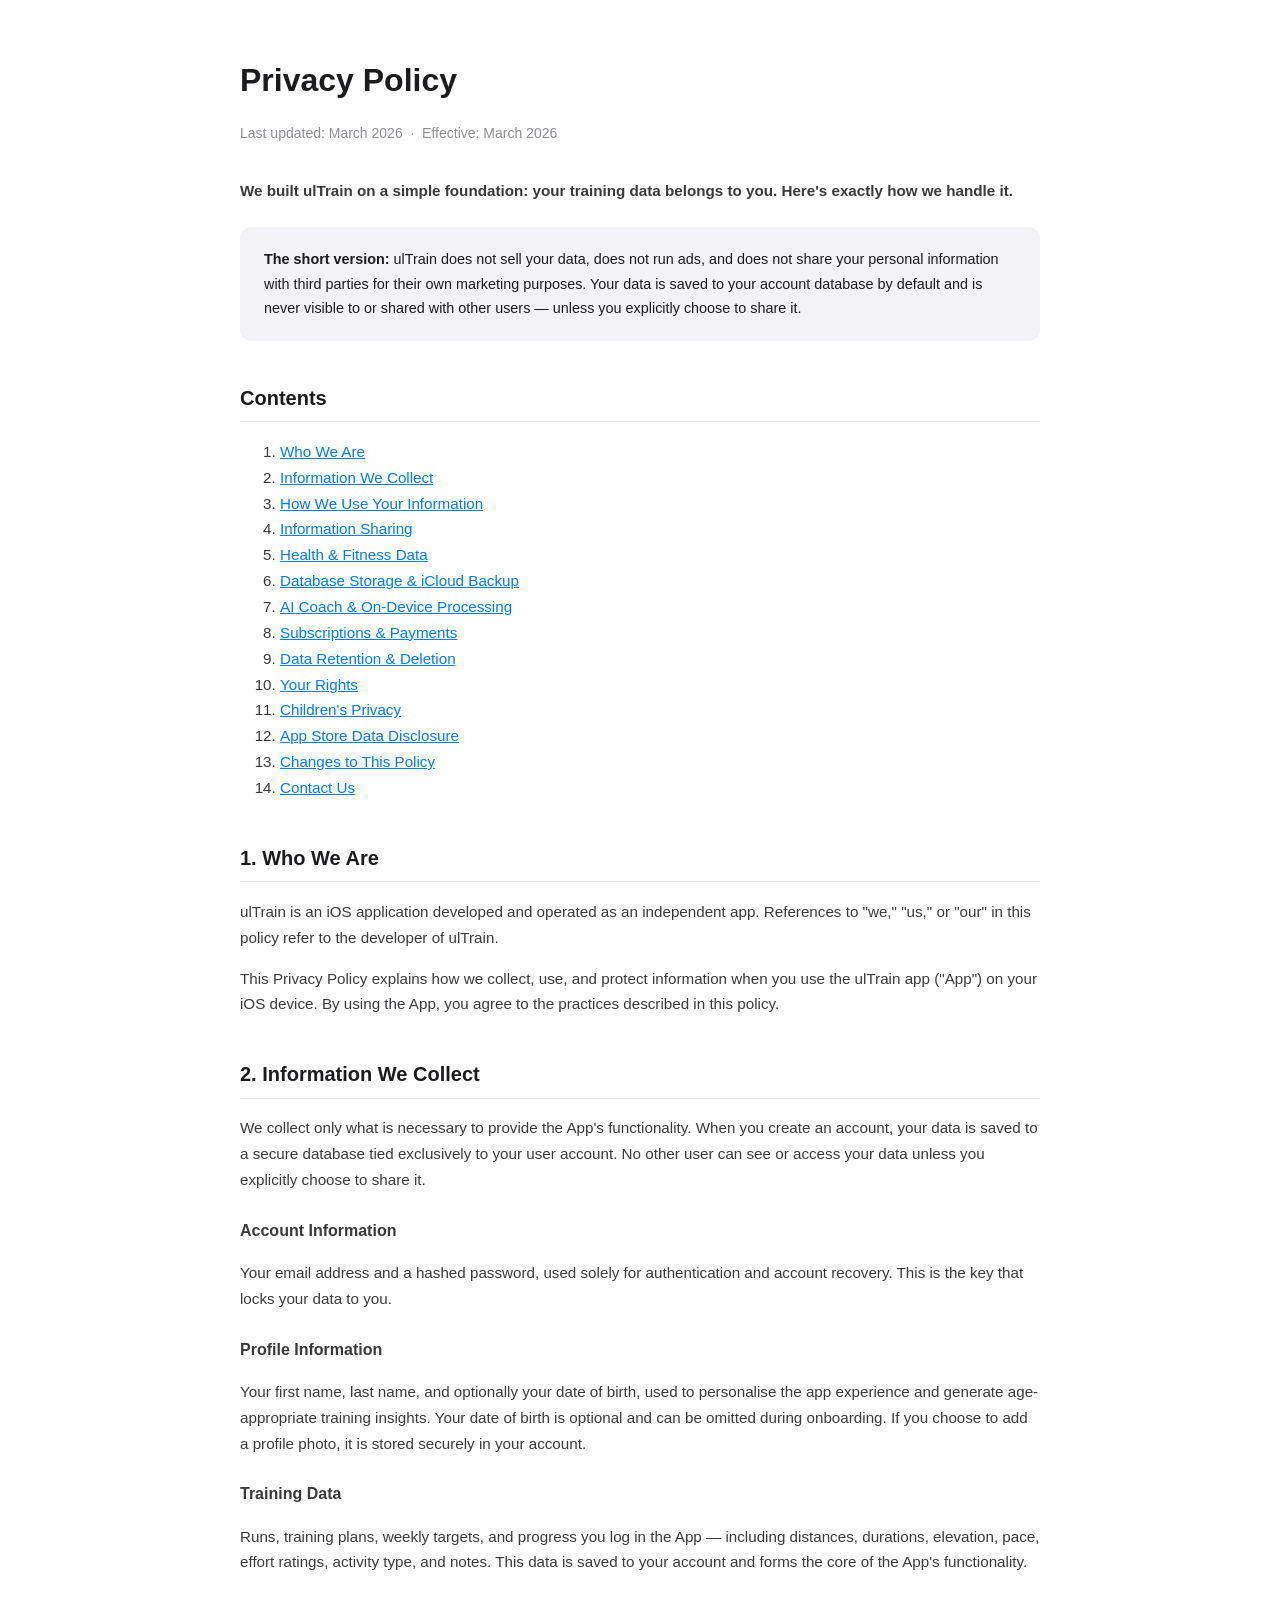
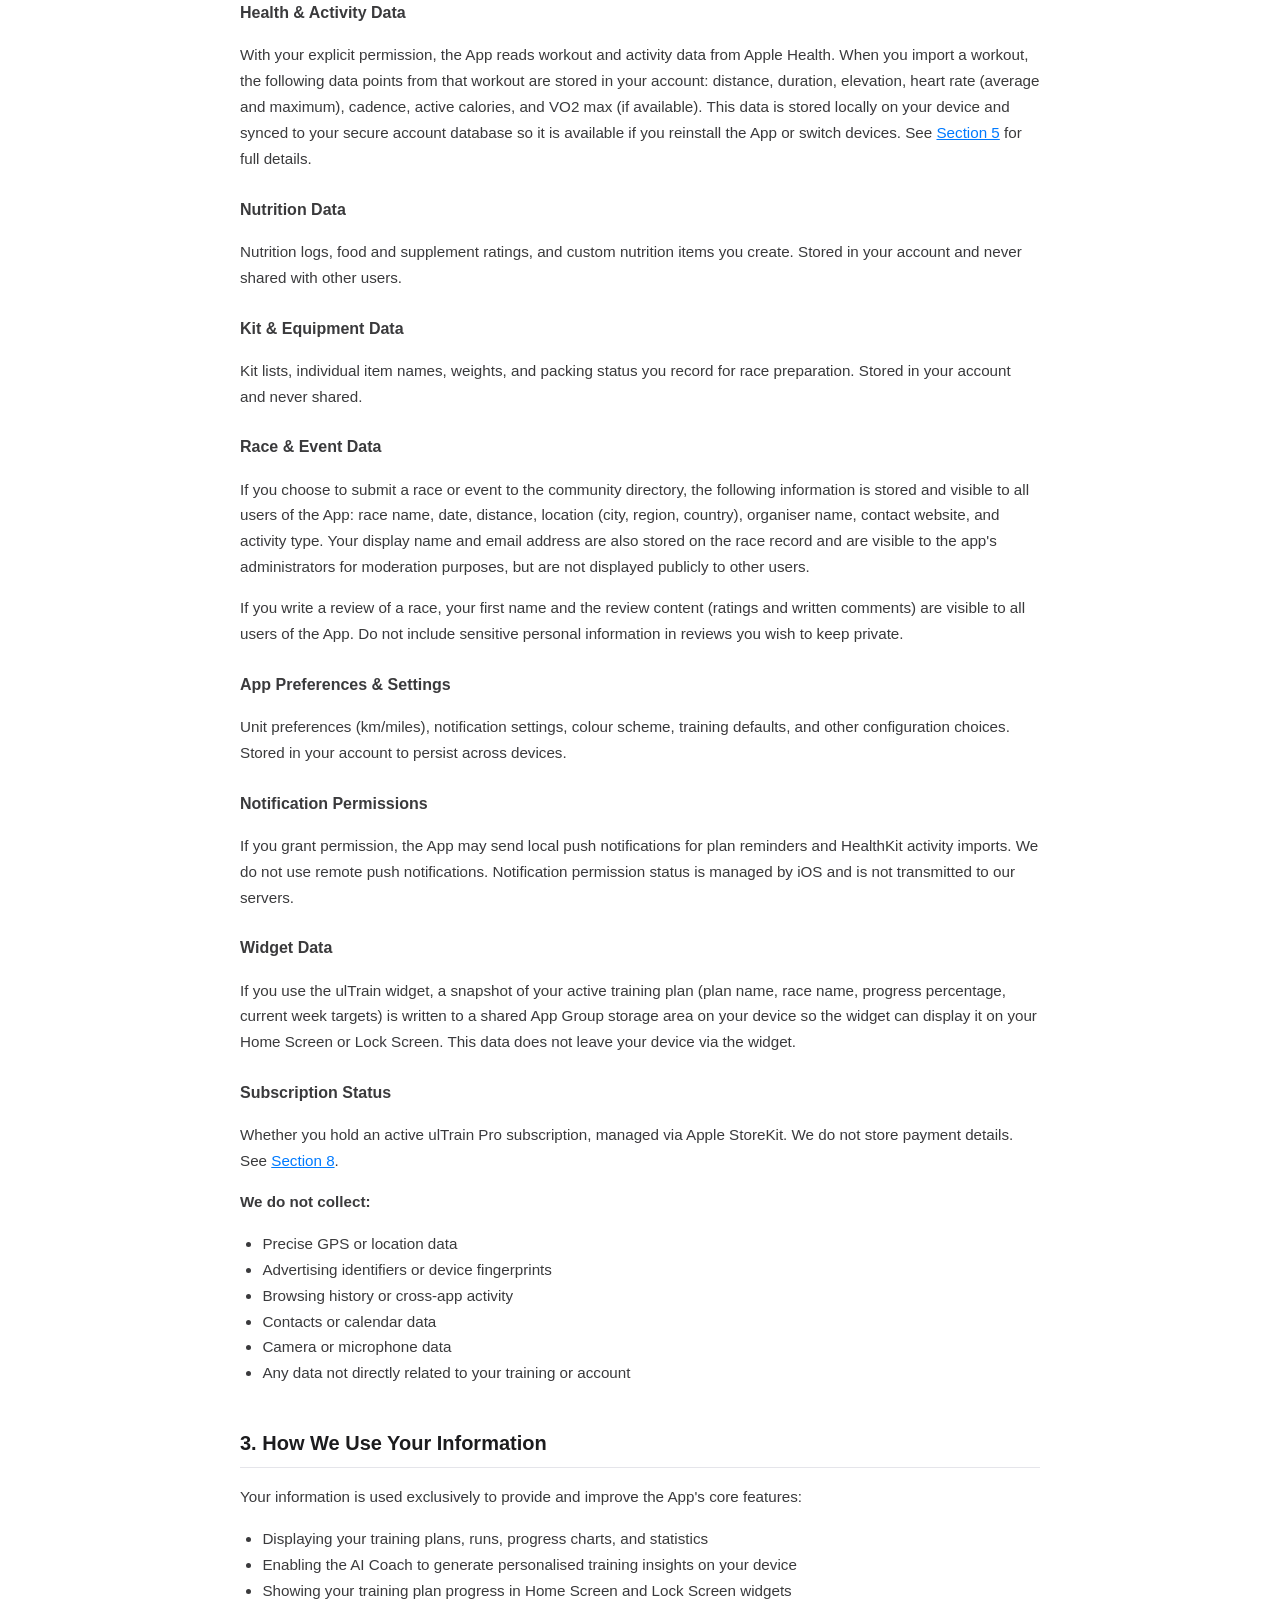
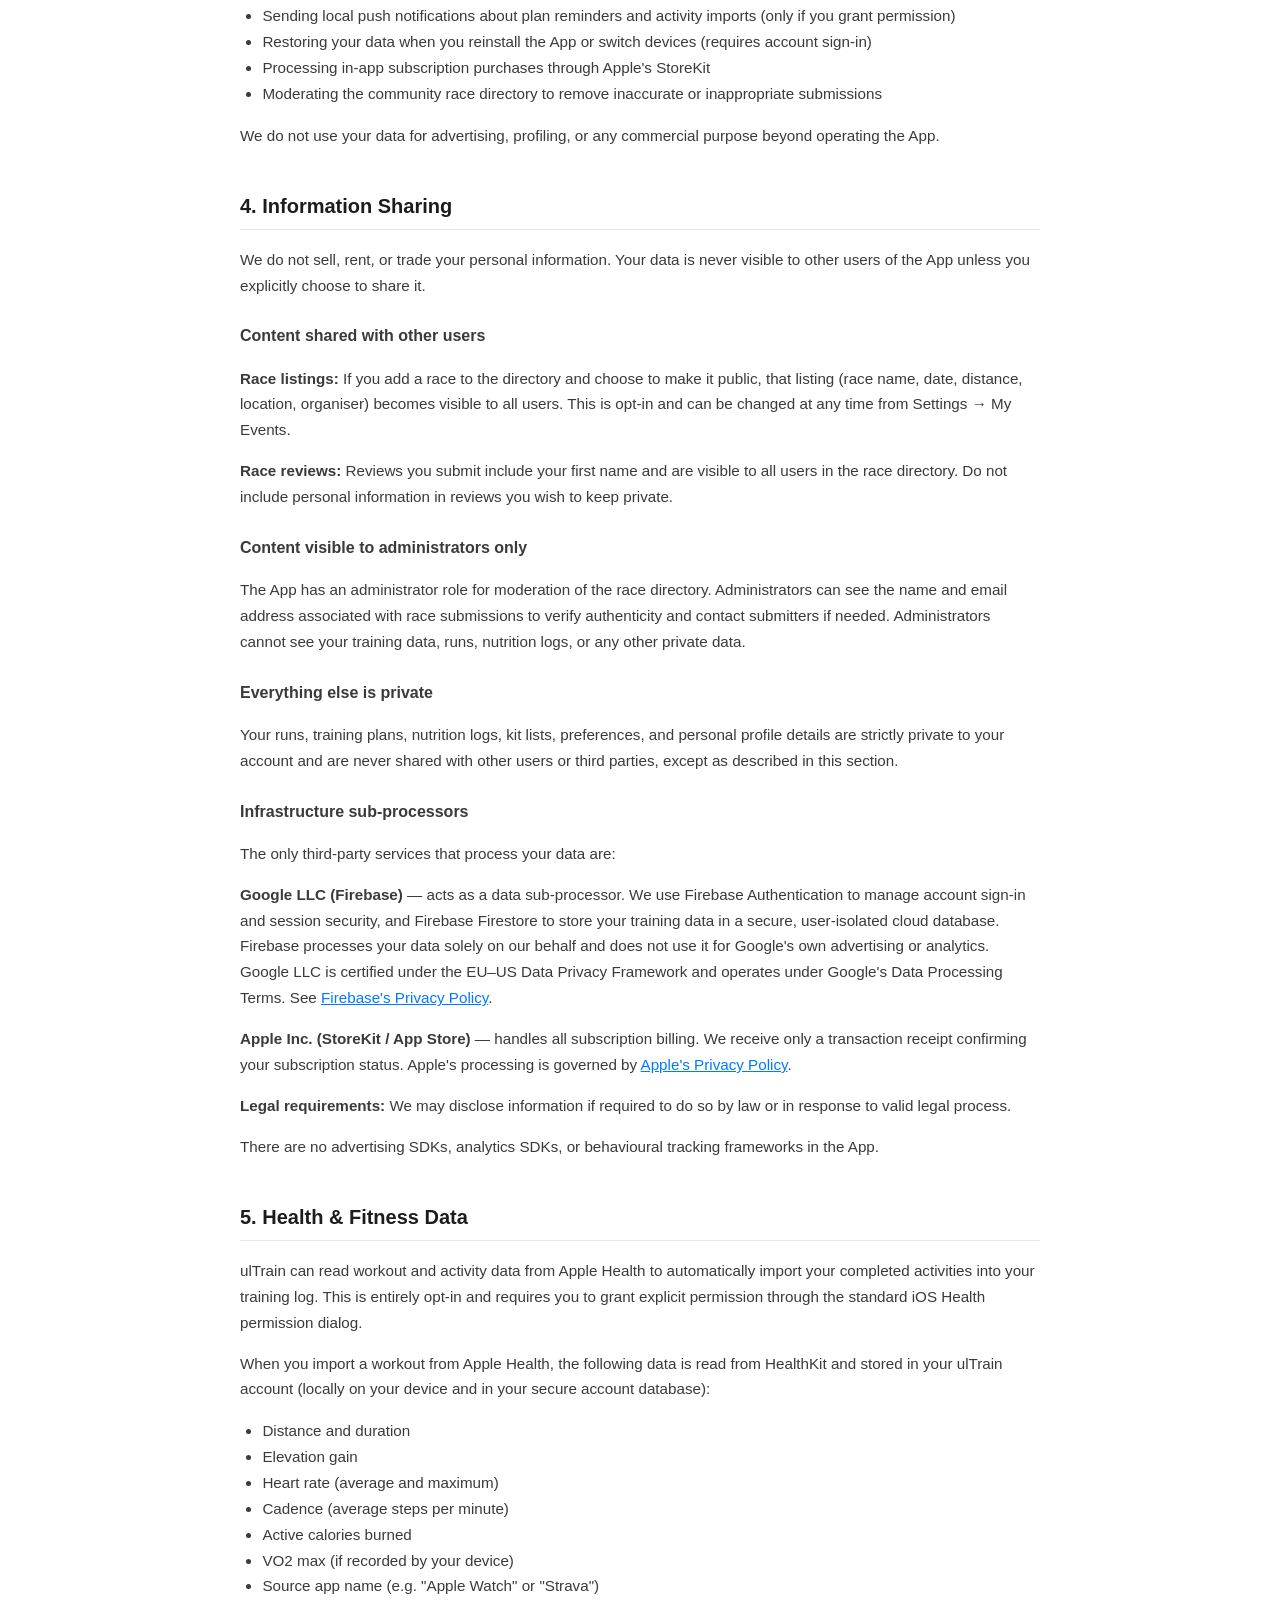
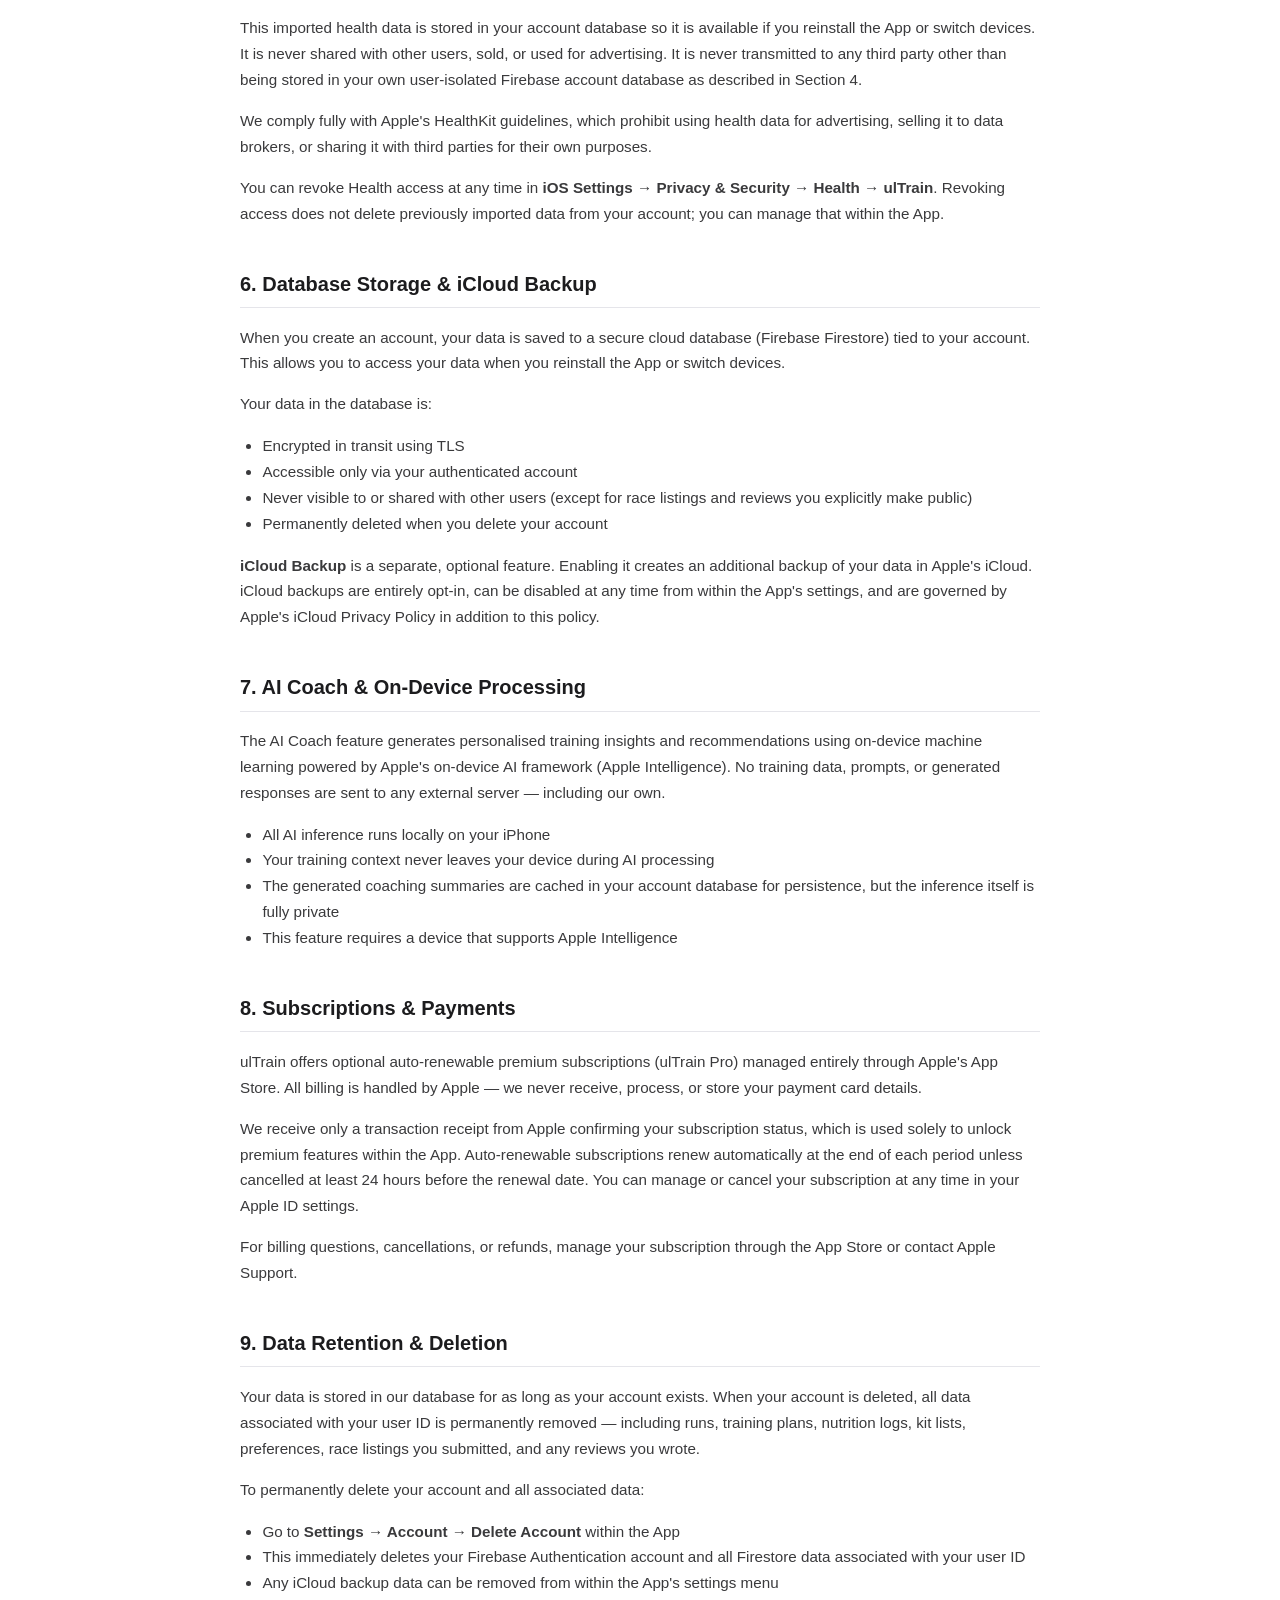
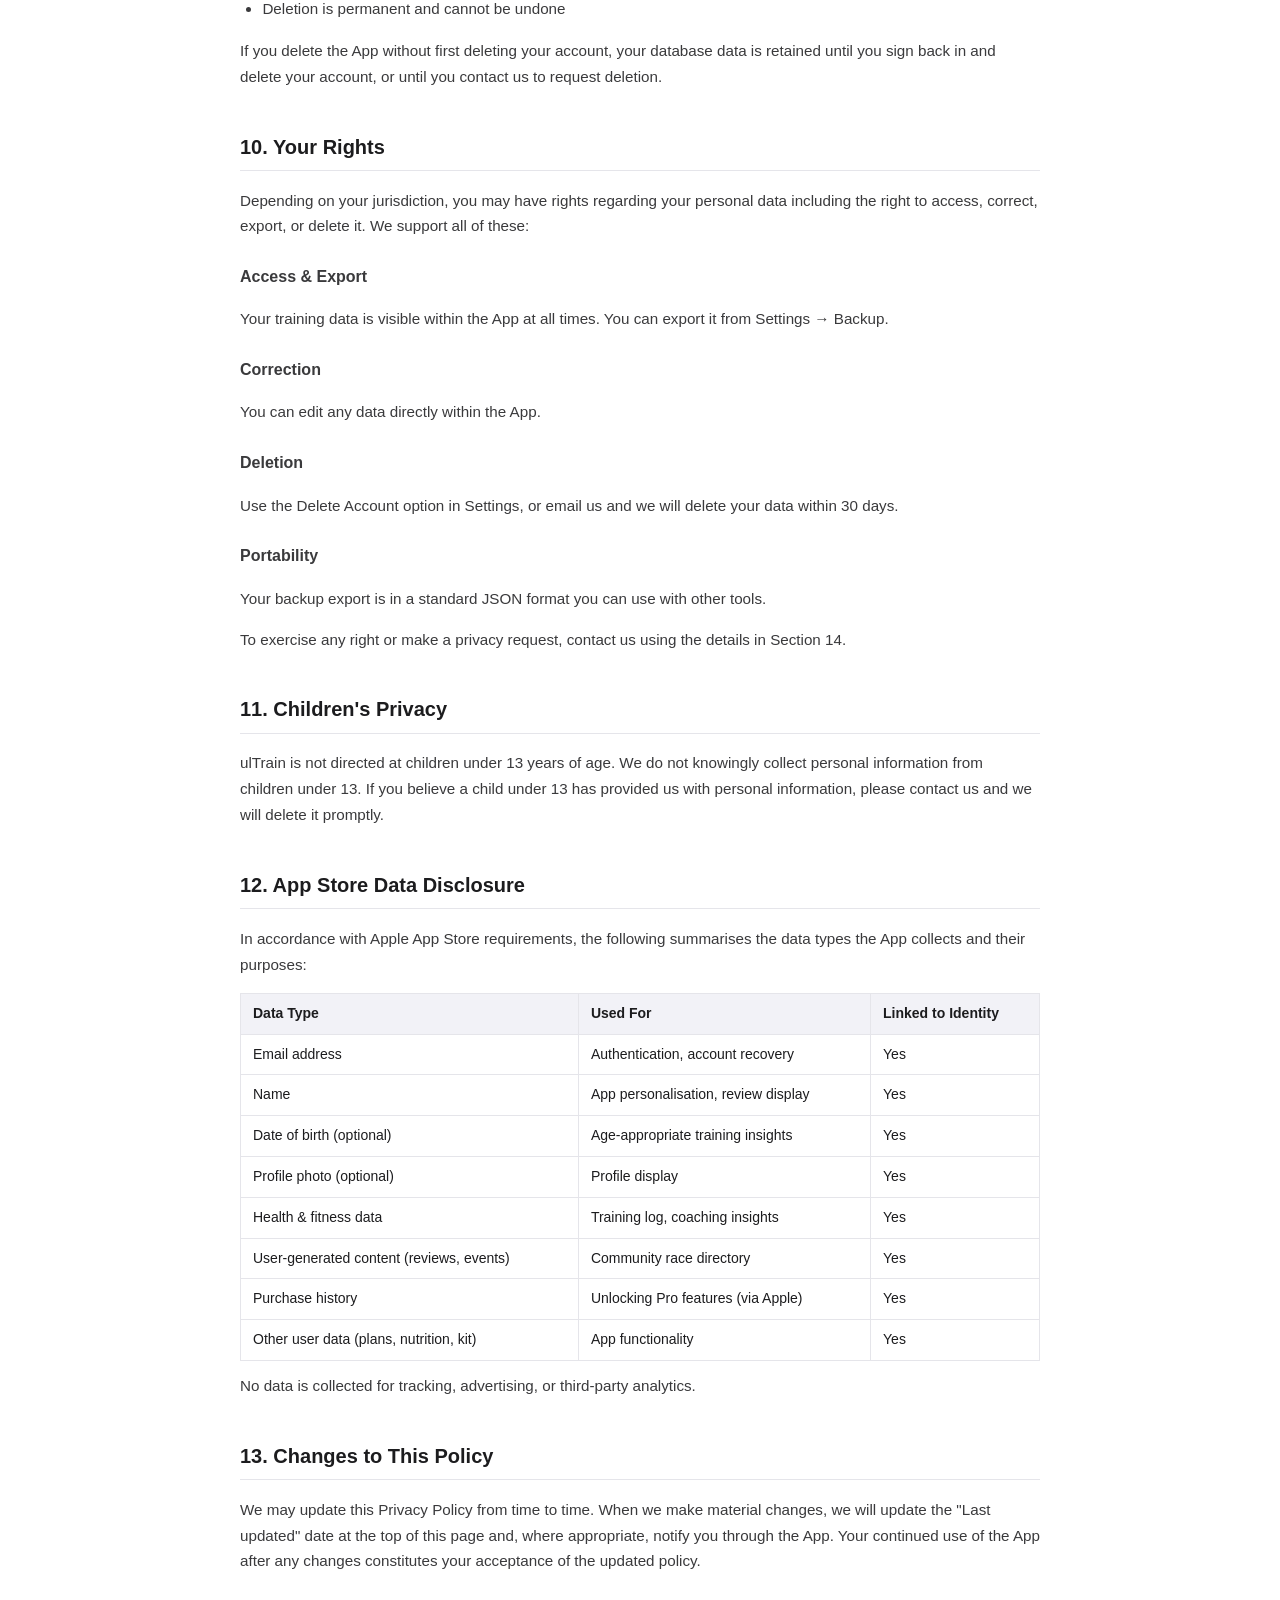
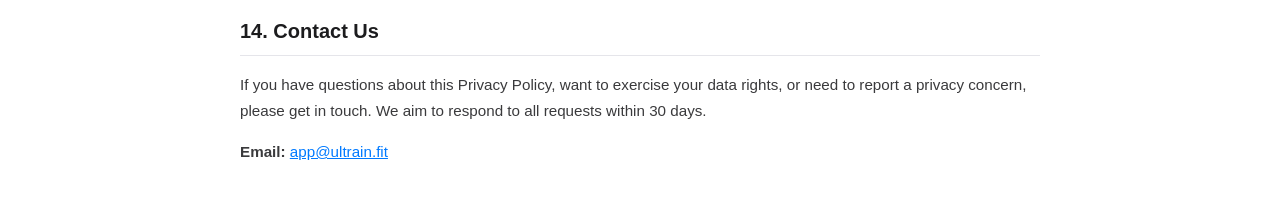
==== commit cb815a15: "Website v1.0.1 updates" ====
--- a/privacy.html
+++ b/privacy.html
@@ -3,713 +3,235 @@
 <head>
   <meta charset="UTF-8" />
   <meta name="viewport" content="width=device-width, initial-scale=1.0" />
-  <title>Privacy Policy — ulTrain</title>
-  <meta name="description" content="ulTrain Privacy Policy. We take your privacy seriously. Learn how we handle your training data.">
+  <title>ulTrain Privacy Policy</title>
   <style>
-    /* ─── Reset & Base ─────────────────────────────────── */
-    *, *::before, *::after { box-sizing: border-box; margin: 0; padding: 0; }
-
-    :root {
-      --orange:   #E67E22;
-      --orange-lt:#F39C12;
-      --navy:     #1a2433;
-      --navy-mid: #2C3E50;
-      --navy-lt:  #34495E;
-      --slate:    #7F8C8D;
-      --silver:   #BDC3C7;
-      --white:    #FFFFFF;
-      --off-white:#F5F5F7;
-      --text-dark:#1d1d1f;
-      --text-gray:#6e6e73;
-      --radius-lg:28px;
-      --radius-md:18px;
-      --radius-sm:12px;
-      --transition:0.4s cubic-bezier(0.25,0.46,0.45,0.94);
-    }
-
-    html { scroll-behavior: smooth; overflow-x: hidden; }
-
-    body {
-      font-family: -apple-system, BlinkMacSystemFont, "SF Pro Display", "Segoe UI", Roboto, sans-serif;
-      background: var(--off-white);
-      color: var(--text-dark);
-      overflow-x: hidden;
-      width: 100%;
-      max-width: 100%;
-    }
-
-    /* ─── Nav ──────────────────────────────────────────── */
-    nav {
-      position: fixed; top: 0; left: 0; right: 0; z-index: 100;
-      display: flex; align-items: center; justify-content: space-between;
-      padding: 0 5%;
-      height: 52px;
-      background: rgba(255,255,255,0.72);
-      backdrop-filter: saturate(180%) blur(20px);
-      -webkit-backdrop-filter: saturate(180%) blur(20px);
-      border-bottom: 1px solid rgba(0,0,0,0.08);
-      transition: background var(--transition);
-    }
-    .nav-logo {
-      font-size: 1.1rem; font-weight: 700; letter-spacing: -0.02em;
-      color: var(--text-dark); text-decoration: none;
-    }
-    .nav-logo span { color: var(--orange); }
-    .nav-links { display: flex; gap: 2rem; list-style: none; }
-    .nav-links a {
-      font-size: 0.8rem; font-weight: 500; color: var(--text-gray);
-      text-decoration: none; transition: color 0.2s;
-    }
-    .nav-links a:hover { color: var(--orange); }
-    .nav-cta {
-      background: var(--orange); color: white; font-size: 0.78rem;
-      font-weight: 600; padding: 7px 16px; border-radius: 20px;
-      text-decoration: none; transition: background 0.2s, transform 0.15s;
-    }
-    .nav-cta:hover { background: var(--orange-lt); transform: scale(1.03); }
-
-    /* ─── Page Hero ────────────────────────────────────── */
-    .page-hero {
-      background: linear-gradient(160deg, var(--navy) 0%, #1f3045 55%, #2d1a0e 100%);
-      padding: 120px 5% 80px;
-      text-align: center;
-      position: relative; overflow: hidden;
-    }
-    .hero-glow {
-      position: absolute; border-radius: 50%;
-      filter: blur(100px); pointer-events: none;
-    }
-    .hero-glow-1 {
-      width: 500px; height: 500px; opacity: 0.2;
-      background: var(--orange); top: -150px; right: -150px;
-    }
-    .hero-glow-2 {
-      width: 350px; height: 350px; opacity: 0.12;
-      background: #6A5ACD; bottom: -100px; left: -100px;
-    }
-    .page-hero .section-eyebrow {
-      display: inline-flex; align-items: center; gap: 8px;
-      background: rgba(230,126,34,0.18); border: 1px solid rgba(230,126,34,0.35);
-      color: var(--orange-lt); font-size: 0.78rem; font-weight: 600;
-      letter-spacing: 0.06em; text-transform: uppercase;
-      padding: 5px 14px; border-radius: 30px;
-      margin-bottom: 28px;
-    }
-    .page-hero h1 {
-      font-size: clamp(2.5rem, 6vw, 4.5rem);
-      font-weight: 800; letter-spacing: -0.04em; line-height: 1.05;
-      color: white;
-    }
-    .page-hero h1 span { color: var(--orange); }
-    .page-hero .hero-sub {
-      margin-top: 20px; max-width: 560px; margin-left: auto; margin-right: auto;
-      font-size: clamp(1rem, 2.2vw, 1.15rem);
-      color: rgba(255,255,255,0.6); line-height: 1.6;
-    }
-    .page-hero .meta {
-      margin-top: 32px;
-      font-size: 0.8rem; color: rgba(255,255,255,0.35);
-    }
-
-    /* ─── Content Layout ───────────────────────────────── */
-    .policy-body {
-      max-width: 800px;
-      margin: 0 auto;
-      padding: 80px 5% 100px;
-    }
-
-    /* ─── Section Styles ───────────────────────────────── */
-    .policy-section {
-      margin-bottom: 60px;
-    }
-
-    .policy-section-header {
-      display: flex; align-items: center; gap: 16px;
-      margin-bottom: 28px;
-      padding-bottom: 20px;
-      border-bottom: 1px solid rgba(0,0,0,0.07);
-    }
-
-    .policy-section-icon {
-      width: 48px; height: 48px; flex-shrink: 0;
-      background: rgba(230,126,34,0.1);
-      border: 1px solid rgba(230,126,34,0.2);
-      border-radius: 14px;
-      display: flex; align-items: center; justify-content: center;
-    }
-    .policy-section-icon svg {
-      width: 22px; height: 22px; stroke: var(--orange); fill: none;
-      stroke-width: 1.75; stroke-linecap: round; stroke-linejoin: round;
-    }
-
-    .policy-section h2 {
-      font-size: 1.35rem; font-weight: 700;
-      letter-spacing: -0.02em; color: var(--text-dark);
-    }
-
-    .policy-section p {
-      font-size: 0.97rem; color: var(--text-gray);
-      line-height: 1.75; margin-bottom: 16px;
-    }
-    .policy-section p:last-child { margin-bottom: 0; }
-
-    .policy-section ul {
-      list-style: none; margin: 16px 0; padding: 0;
-      display: flex; flex-direction: column; gap: 10px;
-    }
-    .policy-section ul li {
-      display: flex; gap: 12px; align-items: flex-start;
-      font-size: 0.97rem; color: var(--text-gray); line-height: 1.65;
-    }
-    .policy-section ul li::before {
-      content: "";
-      display: inline-block; flex-shrink: 0;
-      width: 6px; height: 6px; border-radius: 50%;
-      background: var(--orange); margin-top: 8px;
-    }
-
-    /* ─── Highlight Box ─────────────────────────────────── */
-    .highlight-box {
-      background: rgba(230,126,34,0.07);
-      border: 1px solid rgba(230,126,34,0.2);
-      border-radius: var(--radius-md);
-      padding: 24px 28px;
-      margin: 28px 0;
-    }
-    .highlight-box p {
-      font-size: 0.97rem; color: var(--text-dark);
-      line-height: 1.7; margin: 0;
-      font-weight: 500;
-    }
-
-    /* ─── Info Cards ────────────────────────────────────── */
-    .info-cards {
-      display: grid; grid-template-columns: 1fr 1fr; gap: 16px;
-      margin: 24px 0;
-    }
-    .info-card {
-      background: white;
-      border: 1px solid rgba(0,0,0,0.07);
-      border-radius: var(--radius-md);
-      padding: 20px 22px;
-      box-shadow: 0 2px 8px rgba(0,0,0,0.04);
-    }
-    .info-card h4 {
-      font-size: 0.9rem; font-weight: 700;
-      color: var(--text-dark); margin-bottom: 8px;
-    }
-    .info-card p {
-      font-size: 0.85rem; color: var(--text-gray);
-      line-height: 1.6; margin: 0;
-    }
-
-    /* ─── Definition Rows ───────────────────────────────── */
-    .def-rows {
-      display: flex; flex-direction: column; gap: 0;
-      margin: 16px 0;
-      border: 1px solid rgba(0,0,0,0.07);
-      border-radius: var(--radius-md);
-      overflow: hidden;
-      background: white;
-    }
-    .def-row {
-      display: grid; grid-template-columns: 160px 1fr;
-      border-bottom: 1px solid rgba(0,0,0,0.06);
-    }
-    .def-row:last-child { border-bottom: none; }
-    .def-label {
-      padding: 14px 16px;
-      font-size: 0.85rem; font-weight: 700; color: var(--text-dark);
-      background: rgba(0,0,0,0.02);
-      border-right: 1px solid rgba(0,0,0,0.06);
-      display: flex; align-items: flex-start;
-    }
-    .def-desc {
-      padding: 14px 16px;
-      font-size: 0.9rem; color: var(--text-gray); line-height: 1.6;
-    }
-    @media (max-width: 700px) {
-      .def-row { grid-template-columns: 1fr; }
-      .def-label { border-right: none; border-bottom: 1px solid rgba(0,0,0,0.06); }
-    }
-
-    /* ─── Contact Card ──────────────────────────────────── */
-    .contact-card {
-      background: linear-gradient(135deg, var(--navy) 0%, #1f3045 100%);
-      border-radius: var(--radius-lg);
-      padding: 40px;
-      text-align: center;
-      margin-top: 20px;
-    }
-    .contact-card h3 {
-      font-size: 1.3rem; font-weight: 700; color: white;
-      letter-spacing: -0.02em; margin-bottom: 12px;
-    }
-    .contact-card p {
-      font-size: 0.95rem; color: rgba(255,255,255,0.6);
-      line-height: 1.65; max-width: 440px; margin: 0 auto 24px;
-    }
-    .contact-card a.btn-primary {
-      display: inline-flex; align-items: center; gap: 8px;
-      background: var(--orange); color: white;
-      font-size: 0.9rem; font-weight: 600; padding: 12px 26px;
-      border-radius: 50px; text-decoration: none;
-      transition: transform 0.2s, box-shadow 0.2s;
-      box-shadow: 0 6px 20px rgba(230,126,34,0.4);
-    }
-    .contact-card a.btn-primary:hover {
-      transform: translateY(-2px);
-      box-shadow: 0 10px 30px rgba(230,126,34,0.5);
-    }
-
-    /* ─── TOC ───────────────────────────────────────────── */
-    .toc-card {
-      background: white;
-      border: 1px solid rgba(0,0,0,0.07);
-      border-radius: var(--radius-md);
-      padding: 28px 32px;
-      margin-bottom: 64px;
-      box-shadow: 0 2px 12px rgba(0,0,0,0.05);
-    }
-    .toc-card h3 {
-      font-size: 0.78rem; font-weight: 700; color: var(--text-dark);
-      text-transform: uppercase; letter-spacing: 0.08em;
-      margin-bottom: 18px;
-    }
-    .toc-card ol {
-      list-style: none; counter-reset: toc-counter;
-      display: flex; flex-direction: column; gap: 8px; padding: 0;
-    }
-    .toc-card ol li { counter-increment: toc-counter; }
-    .toc-card ol li a {
-      display: flex; align-items: center; gap: 12px;
-      font-size: 0.9rem; color: var(--text-gray); text-decoration: none;
-      transition: color 0.2s;
-    }
-    .toc-card ol li a::before {
-      content: counter(toc-counter, decimal-leading-zero);
-      font-size: 0.72rem; font-weight: 700; color: var(--orange);
-      font-variant-numeric: tabular-nums; min-width: 24px;
-    }
-    .toc-card ol li a:hover { color: var(--orange); }
-
-    /* ─── Footer ───────────────────────────────────────── */
-    footer {
-      background: var(--navy); color: rgba(255,255,255,0.5);
-      padding: 50px 5% 30px;
-    }
-    .footer-inner {
-      max-width: 1100px; margin: 0 auto;
-      display: grid; grid-template-columns: 2fr 1fr 1fr; gap: 40px;
-      padding-bottom: 40px; border-bottom: 1px solid rgba(255,255,255,0.08);
-    }
-    .footer-brand-name {
-      font-size: 1.1rem; font-weight: 800; color: white;
-      letter-spacing: -0.02em; margin-bottom: 10px;
-    }
-    .footer-brand-name span { color: var(--orange); }
-    .footer-brand-desc { font-size: 0.82rem; line-height: 1.65; }
-    .footer-col h4 {
-      font-size: 0.78rem; font-weight: 700; color: rgba(255,255,255,0.85);
-      text-transform: uppercase; letter-spacing: 0.06em; margin-bottom: 14px;
-    }
-    .footer-col ul {
-      list-style: none; display: flex; flex-direction: column; gap: 8px;
-    }
-    .footer-col a {
-      font-size: 0.82rem; color: rgba(255,255,255,0.5);
-      text-decoration: none; transition: color 0.2s;
-    }
-    .footer-col a:hover { color: var(--orange); }
-    .footer-bottom {
-      max-width: 1100px; margin: 0 auto; padding-top: 24px;
-      display: flex; justify-content: space-between; align-items: center;
-      font-size: 0.75rem;
-    }
-    .footer-legal { display: flex; gap: 20px; }
-    .footer-legal a {
-      color: rgba(255,255,255,0.4); text-decoration: none; transition: color 0.2s;
-    }
-    .footer-legal a:hover { color: rgba(255,255,255,0.7); }
-
-    /* ─── Responsive ────────────────────────────────────── */
-    @media (max-width: 700px) {
-      .nav-links { display: none; }
-      .info-cards { grid-template-columns: 1fr; }
-      .footer-inner { grid-template-columns: 1fr; gap: 30px; }
-      .footer-bottom { flex-direction: column; gap: 12px; text-align: center; }
-      .contact-card { padding: 28px 20px; }
-      .policy-body { padding: 60px 5% 80px; }
+    body { font-family: -apple-system, BlinkMacSystemFont, "Segoe UI", sans-serif; max-width: 800px; margin: 0 auto; padding: 2rem 1.5rem; color: #1c1c1e; line-height: 1.7; }
+    h1 { font-size: 2rem; margin-bottom: 0.25rem; }
+    h2 { font-size: 1.25rem; margin-top: 2.5rem; border-bottom: 1px solid #e5e5ea; padding-bottom: 0.4rem; }
+    h3 { font-size: 1rem; margin-top: 1.5rem; color: #3a3a3c; }
+    p, li { font-size: 0.95rem; color: #3a3a3c; }
+    ul { padding-left: 1.4rem; }
+    .meta { color: #8e8e93; font-size: 0.875rem; margin-bottom: 2rem; }
+    .summary { background: #f2f2f7; border-radius: 12px; padding: 1.25rem 1.5rem; margin: 1.5rem 0; font-size: 0.9rem; }
+    a { color: #007aff; }
+    @media (prefers-color-scheme: dark) {
+      body { background: #000; color: #f2f2f7; }
+      h3 { color: #aeaeb2; }
+      p, li { color: #aeaeb2; }
+      .summary { background: #1c1c1e; }
     }
   </style>
 </head>
 <body>
 
-<!-- ───────── NAV ───────── -->
-<nav id="mainNav">
-  <a href="index.html" class="nav-logo">ul<span>Train</span></a>
-  <ul class="nav-links">
-    <li><a href="index.html">Home</a></li>
-    <li><a href="terms.html">Terms of Use</a></li>
-  </ul>
-  <a href="index.html#download" class="nav-cta">Download Free</a>
-</nav>
-
-<!-- ───────── PAGE HERO ───────── -->
-<div class="page-hero">
-  <div class="hero-glow hero-glow-1"></div>
-  <div class="hero-glow hero-glow-2"></div>
-  <div class="section-eyebrow">Legal</div>
-  <h1>Privacy <span>Policy</span></h1>
-  <p class="hero-sub">We built ulTrain on a simple foundation: your training data belongs to you. Here's exactly how we handle it.</p>
-  <p class="meta">Last updated: March 2026 &nbsp;·&nbsp; Effective: March 2026</p>
+<h1>Privacy Policy</h1>
+<p class="meta">Last updated: March 2026 &nbsp;·&nbsp; Effective: March 2026</p>
+
+<p><strong>We built ulTrain on a simple foundation: your training data belongs to you. Here's exactly how we handle it.</strong></p>
+
+<div class="summary">
+  <strong>The short version:</strong> ulTrain does not sell your data, does not run ads, and does not share your personal information with third parties for their own marketing purposes. Your data is saved to your account database by default and is never visible to or shared with other users — unless you explicitly choose to share it.
 </div>
 
-<!-- ───────── POLICY CONTENT ───────── -->
-<div class="policy-body">
-
-  <!-- Table of Contents -->
-  <div class="toc-card">
-    <h3>Contents</h3>
-    <ol>
-      <li><a href="#who-we-are">Who We Are</a></li>
-      <li><a href="#data-we-collect">Information We Collect</a></li>
-      <li><a href="#how-we-use">How We Use Your Information</a></li>
-      <li><a href="#data-sharing">Information Sharing</a></li>
-      <li><a href="#health-data">Health &amp; Fitness Data</a></li>
-      <li><a href="#cloud-sync">Database Storage &amp; iCloud Backup</a></li>
-      <li><a href="#ai-coach">AI Coach &amp; On-Device Processing</a></li>
-      <li><a href="#subscriptions">Subscriptions &amp; Payments</a></li>
-      <li><a href="#data-retention">Data Retention &amp; Deletion</a></li>
-      <li><a href="#your-rights">Your Rights</a></li>
-      <li><a href="#children">Children's Privacy</a></li>
-      <li><a href="#changes">Changes to This Policy</a></li>
-      <li><a href="#contact">Contact Us</a></li>
-    </ol>
-  </div>
-
-  <div class="highlight-box">
-    <p>The short version: ulTrain does not sell your data, does not run ads, and does not share your personal information with third parties for their own marketing purposes. Your data is saved to your account database by default and is never visible to or shared with other users — unless you explicitly choose to share it.</p>
-  </div>
-
-  <!-- 1. Who We Are -->
-  <div class="policy-section" id="who-we-are">
-    <div class="policy-section-header">
-      <div class="policy-section-icon">
-        <svg viewBox="0 0 24 24"><circle cx="12" cy="8" r="4"/><path d="M4 20c0-4 3.6-7 8-7s8 3 8 7"/></svg>
-      </div>
-      <h2>1. Who We Are</h2>
-    </div>
-    <p>ulTrain is an iOS application developed and operated as an independent app. References to "we," "us," or "our" in this policy refer to the developer of ulTrain.</p>
-    <p>This Privacy Policy explains how we collect, use, and protect information when you use the ulTrain app ("App") on your iOS device. By using the App, you agree to the practices described in this policy.</p>
-  </div>
-
-  <!-- 2. Data We Collect -->
-  <div class="policy-section" id="data-we-collect">
-    <div class="policy-section-header">
-      <div class="policy-section-icon">
-        <svg viewBox="0 0 24 24"><path d="M21 16V8a2 2 0 0 0-1-1.73l-7-4a2 2 0 0 0-2 0l-7 4A2 2 0 0 0 3 8v8a2 2 0 0 0 1 1.73l7 4a2 2 0 0 0 2 0l7-4A2 2 0 0 0 21 16z"/></svg>
-      </div>
-      <h2>2. Information We Collect</h2>
-    </div>
-    <p>We collect only what is necessary to provide the App's functionality. When you create an account, your data is saved to a secure database tied exclusively to your user account. No other user can see or access your data.</p>
-
-    <div class="info-cards">
-      <div class="info-card">
-        <h4>Account Information</h4>
-        <p>Your email address and a password hash, used solely for authentication and account recovery. This is the key that locks your data to you.</p>
-      </div>
-      <div class="info-card">
-        <h4>Training Data</h4>
-        <p>Runs, training plans, weekly targets, and progress you log in the App — including distances, pace, effort ratings, and notes. Saved to your account database by default.</p>
-      </div>
-      <div class="info-card">
-        <h4>Nutrition &amp; Preferences</h4>
-        <p>Nutrition logs, food ratings, what-works notes, and app preferences (units, notification settings, etc.). All stored in your account and never shared.</p>
-      </div>
-      <div class="info-card">
-        <h4>Health &amp; Activity Data</h4>
-        <p>With your explicit permission, the App reads activity and workout data from Apple Health. This data is never transmitted to our servers or any third party.</p>
-      </div>
-    </div>
-
-    <p>We do <strong>not</strong> collect:</p>
-    <ul>
-      <li>Precise location or GPS data</li>
-      <li>Advertising identifiers or device fingerprints</li>
-      <li>Browsing history or cross-app activity</li>
-      <li>Contacts, photos, camera, or microphone data</li>
-      <li>Any data not directly related to your training</li>
-    </ul>
-  </div>
-
-  <!-- 3. How We Use Your Information -->
-  <div class="policy-section" id="how-we-use">
-    <div class="policy-section-header">
-      <div class="policy-section-icon">
-        <svg viewBox="0 0 24 24"><polyline points="22 12 18 12 15 21 9 3 6 12 2 12"/></svg>
-      </div>
-      <h2>3. How We Use Your Information</h2>
-    </div>
-    <p>Your information is used exclusively to provide and improve the App's core features:</p>
-    <ul>
-      <li>Displaying your training plans, runs, progress charts, and statistics</li>
-      <li>Enabling the AI Coach to generate personalised training insights on-device</li>
-      <li>Sending push notifications about plan reminders and activity imports (only if you grant permission)</li>
-      <li>Restoring your data from cloud backup when you reinstall or switch devices (only if cloud sync is enabled)</li>
-      <li>Processing in-app subscription purchases through Apple's StoreKit</li>
-    </ul>
-    <p>We do not use your data for advertising, profiling, or any commercial purpose beyond operating the App.</p>
-  </div>
-
-  <!-- 4. Information Sharing -->
-  <div class="policy-section" id="data-sharing">
-    <div class="policy-section-header">
-      <div class="policy-section-icon">
-        <svg viewBox="0 0 24 24"><circle cx="18" cy="5" r="3"/><circle cx="6" cy="12" r="3"/><circle cx="18" cy="19" r="3"/><line x1="8.59" y1="13.51" x2="15.42" y2="17.49"/><line x1="15.41" y1="6.51" x2="8.59" y2="10.49"/></svg>
-      </div>
-      <h2>4. Information Sharing</h2>
-    </div>
-    <p>We do not sell, rent, or trade your personal information. Your data is never visible to other users of the App unless you explicitly choose to share it.</p>
-    <p><strong>The only content shared between users is:</strong></p>
-    <div class="def-rows">
-      <div class="def-row">
-        <div class="def-label">Events (races)</div>
-        <div class="def-desc">If you add a race to the directory and choose to make it public, that race listing becomes visible to all users. This is opt-in — you can keep races private, and you can change this at any time.</div>
-      </div>
-      <div class="def-row">
-        <div class="def-label">Event reviews</div>
-        <div class="def-desc">Reviews you write for races in the directory are shared publicly within the App. Do not include personal information in reviews you wish to keep private.</div>
-      </div>
-    </div>
-    <p>Everything else — your runs, training plans, nutrition logs, kit, preferences, and personal details — is strictly private to your account and never shared with other users.</p>
-    <p>The only cases where data is processed by a third party infrastructure provider are:</p>
-    <div class="def-rows">
-      <div class="def-row">
-        <div class="def-label">Apple StoreKit</div>
-        <div class="def-desc">Subscription purchases are handled entirely by Apple. We receive only a transaction receipt confirming your subscription status — no payment card details.</div>
-      </div>
-      <div class="def-row">
-        <div class="def-label">Legal requirements</div>
-        <div class="def-desc">We may disclose information if required to do so by law or in response to valid legal process.</div>
-      </div>
-    </div>
-    <p>There are no advertising SDKs, analytics SDKs, or behavioural tracking frameworks in the App.</p>
-
-    <div class="highlight-box" style="margin-top: 32px;">
-      <p style="font-size: 0.82rem; font-weight: 700; text-transform: uppercase; letter-spacing: 0.06em; color: var(--orange); margin-bottom: 10px;">Data Sub-Processor Disclosure</p>
-      <p><strong>Google LLC (Firebase)</strong> acts as a data sub-processor for ulTrain. We use the following Firebase services to operate the App:</p>
-      <div class="def-rows" style="margin: 12px 0;">
-        <div class="def-row">
-          <div class="def-label">Firebase Authentication</div>
-          <div class="def-desc">Manages account creation, sign-in, and session tokens.</div>
-        </div>
-        <div class="def-row">
-          <div class="def-label">Firebase Firestore</div>
-          <div class="def-desc">Stores your training data, plans, nutrition logs, and preferences in a secure, user-isolated database.</div>
-        </div>
-      </div>
-      <p>Firebase processes your data solely on our behalf to provide these services. Firebase does not use your data for Google's own advertising or analytics purposes. Google LLC is certified under the EU–US Data Privacy Framework and operates under <a href="https://firebase.google.com/terms/data-processing-terms" target="_blank" rel="noopener noreferrer" style="color: var(--orange);">Google's Data Processing Terms</a>. For more information, see <a href="https://firebase.google.com/support/privacy" target="_blank" rel="noopener noreferrer" style="color: var(--orange);">Firebase's Privacy Policy</a>.</p>
-    </div>
-  </div>
-
-  <!-- 5. Health Data -->
-  <div class="policy-section" id="health-data">
-    <div class="policy-section-header">
-      <div class="policy-section-icon">
-        <svg viewBox="0 0 24 24"><path d="M20.84 4.61a5.5 5.5 0 0 0-7.78 0L12 5.67l-1.06-1.06a5.5 5.5 0 0 0-7.78 7.78l1.06 1.06L12 21.23l7.78-7.78 1.06-1.06a5.5 5.5 0 0 0 0-7.78z"/></svg>
-      </div>
-      <h2>5. Health &amp; Fitness Data</h2>
-    </div>
-    <p>ulTrain can read workout and activity data from Apple Health to automatically import your completed activities into your training plan. This is entirely opt-in and requires you to grant explicit permission through the standard iOS Health permission dialog.</p>
-    <ul>
-      <li>Health data is read directly from HealthKit on your device</li>
-      <li>It is never transmitted to our servers or any third party</li>
-      <li>It is stored locally on your device within the App's data store</li>
-      <li>You can revoke Health access at any time in iOS Settings → Privacy &amp; Security → Health</li>
-    </ul>
-    <p>We comply with Apple's HealthKit guidelines, which prohibit using health data for advertising or selling it to data brokers.</p>
-  </div>
-
-  <!-- 6. Cloud Sync -->
-  <div class="policy-section" id="cloud-sync">
-    <div class="policy-section-header">
-      <div class="policy-section-icon">
-        <svg viewBox="0 0 24 24"><path d="M18 10a6 6 0 0 0-11.9-1A5 5 0 0 0 7 19h11a4 4 0 0 0 0-9z"/></svg>
-      </div>
-      <h2>6. Database Storage &amp; iCloud Backup</h2>
-    </div>
-    <p>When you create an account, your data — including runs, plans, nutrition logs, kit, and preferences — is saved to a secure database (Firebase Firestore) tied to your account. This is the default behaviour and is what allows you to access your data when you reinstall the App or switch devices.</p>
-    <p>Your data in the database is:</p>
-    <ul>
-      <li>Encrypted in transit using TLS</li>
-      <li>Accessible only by you via your authenticated account</li>
-      <li>Never visible to or shared with other users (except for race listings and reviews you explicitly make public)</li>
-      <li>Permanently deleted when you delete your account</li>
-    </ul>
-    <p><strong>iCloud Backup</strong> is a separate, optional feature. Enabling it creates a backup of your data in Apple's iCloud, giving you an additional restore point. iCloud backups:</p>
-    <ul>
-      <li>Are entirely opt-in and can be disabled at any time from within the App's settings menu</li>
-      <li>Can be deleted at any time from within the App's settings menu</li>
-      <li>Are governed by Apple's iCloud Privacy Policy in addition to this policy</li>
-    </ul>
-  </div>
-
-  <!-- 7. AI Coach -->
-  <div class="policy-section" id="ai-coach">
-    <div class="policy-section-header">
-      <div class="policy-section-icon">
-        <svg viewBox="0 0 24 24"><rect x="2" y="3" width="20" height="14" rx="2"/><line x1="8" y1="21" x2="16" y2="21"/><line x1="12" y1="17" x2="12" y2="21"/></svg>
-      </div>
-      <h2>7. AI Coach &amp; On-Device Processing</h2>
-    </div>
-    <p>The AI Coach feature generates personalised training insights and recommendations. This feature is powered by on-device machine learning using Apple's on-device AI framework — no training data, prompts, or responses are sent to any external server.</p>
-    <ul>
-      <li>All AI inference runs locally on your iPhone</li>
-      <li>Your training context is never transmitted to us or Apple's cloud</li>
-      <li>The feature requires a device that supports Apple Intelligence</li>
-    </ul>
-    <p>This means the AI Coach works completely privately, with no data leaving your device at any point.</p>
-  </div>
-
-  <!-- 8. Subscriptions -->
-  <div class="policy-section" id="subscriptions">
-    <div class="policy-section-header">
-      <div class="policy-section-icon">
-        <svg viewBox="0 0 24 24"><rect x="1" y="4" width="22" height="16" rx="2" ry="2"/><line x1="1" y1="10" x2="23" y2="10"/></svg>
-      </div>
-      <h2>8. Subscriptions &amp; Payments</h2>
-    </div>
-    <p>ulTrain offers optional premium subscriptions managed entirely through Apple's App Store. All billing is handled by Apple — we never receive, process, or store your payment card details.</p>
-    <p>We receive only a transaction receipt from Apple confirming your subscription status. This is used solely to unlock premium features within the App.</p>
-    <p>For billing questions, cancellations, or refunds, please manage your subscription through the App Store or contact Apple Support.</p>
-  </div>
-
-  <!-- 9. Data Retention -->
-  <div class="policy-section" id="data-retention">
-    <div class="policy-section-header">
-      <div class="policy-section-icon">
-        <svg viewBox="0 0 24 24"><polyline points="3 6 5 6 21 6"/><path d="M19 6l-1 14a2 2 0 0 1-2 2H8a2 2 0 0 1-2-2L5 6"/><path d="M10 11v6"/><path d="M14 11v6"/><path d="M9 6V4a1 1 0 0 1 1-1h4a1 1 0 0 1 1 1v2"/></svg>
-      </div>
-      <h2>9. Data Retention &amp; Deletion</h2>
-    </div>
-    <p>Your data is stored in our database for as long as your account exists. When your account is deleted, all data associated with your user account is permanently removed — including runs, training plans, nutrition logs, kit, preferences, race listings you added, and any reviews you wrote.</p>
-    <p>To permanently delete your account and all associated data:</p>
-    <ul>
-      <li>Go to <strong>Settings → Account → Delete Account</strong> within the App</li>
-      <li>This immediately deletes your Firebase Authentication account and all Firestore data associated with your user ID</li>
-      <li>Any iCloud backup data can also be removed from within the App's settings menu before or after account deletion</li>
-      <li>Deletion is permanent and cannot be undone</li>
-    </ul>
-    <p>If you delete the App without first deleting your account, your database data is retained until you sign back in and delete your account, or until you contact us to request deletion.</p>
-  </div>
-
-  <!-- 10. Your Rights -->
-  <div class="policy-section" id="your-rights">
-    <div class="policy-section-header">
-      <div class="policy-section-icon">
-        <svg viewBox="0 0 24 24"><path d="M12 22s8-4 8-10V5l-8-3-8 3v7c0 6 8 10 8 10z"/></svg>
-      </div>
-      <h2>10. Your Rights</h2>
-    </div>
-    <p>Depending on your jurisdiction, you may have rights regarding your personal data including the right to access, correct, export, or delete it. We support all of these:</p>
-    <div class="def-rows">
-      <div class="def-row">
-        <div class="def-label">Access &amp; Export</div>
-        <div class="def-desc">Your training data is visible within the App at all times. You can export it from Settings → Backup.</div>
-      </div>
-      <div class="def-row">
-        <div class="def-label">Correction</div>
-        <div class="def-desc">You can edit any data directly within the App.</div>
-      </div>
-      <div class="def-row">
-        <div class="def-label">Deletion</div>
-        <div class="def-desc">Use the Delete Account option in Settings, or email us and we will delete your data within 30 days.</div>
-      </div>
-      <div class="def-row">
-        <div class="def-label">Portability</div>
-        <div class="def-desc">Your backup export is in a standard JSON format you can use with other tools.</div>
-      </div>
-    </div>
-    <p>To exercise any right or make a privacy request, contact us using the details below.</p>
-  </div>
-
-  <!-- 11. Children -->
-  <div class="policy-section" id="children">
-    <div class="policy-section-header">
-      <div class="policy-section-icon">
-        <svg viewBox="0 0 24 24"><path d="M17 21v-2a4 4 0 0 0-4-4H5a4 4 0 0 0-4 4v2"/><circle cx="9" cy="7" r="4"/><path d="M23 21v-2a4 4 0 0 0-3-3.87"/><path d="M16 3.13a4 4 0 0 1 0 7.75"/></svg>
-      </div>
-      <h2>11. Children's Privacy</h2>
-    </div>
-    <p>ulTrain is not directed at children under 13 years of age. We do not knowingly collect personal information from children under 13. If you believe a child under 13 has provided us with personal information, please contact us and we will delete it promptly.</p>
-  </div>
-
-  <!-- 12. Changes -->
-  <div class="policy-section" id="changes">
-    <div class="policy-section-header">
-      <div class="policy-section-icon">
-        <svg viewBox="0 0 24 24"><path d="M11 4H4a2 2 0 0 0-2 2v14a2 2 0 0 0 2 2h14a2 2 0 0 0 2-2v-7"/><path d="M18.5 2.5a2.121 2.121 0 0 1 3 3L12 15l-4 1 1-4 9.5-9.5z"/></svg>
-      </div>
-      <h2>12. Changes to This Policy</h2>
-    </div>
-    <p>We may update this Privacy Policy from time to time. When we make material changes, we will update the "Last updated" date at the top of this page and, where appropriate, notify you through the App.</p>
-    <p>Your continued use of the App after any changes constitutes your acceptance of the updated policy. We encourage you to review this page periodically.</p>
-  </div>
-
-  <!-- 13. Contact -->
-  <div class="policy-section" id="contact">
-    <div class="policy-section-header">
-      <div class="policy-section-icon">
-        <svg viewBox="0 0 24 24"><path d="M4 4h16c1.1 0 2 .9 2 2v12c0 1.1-.9 2-2 2H4c-1.1 0-2-.9-2-2V6c0-1.1.9-2 2-2z"/><polyline points="22,6 12,13 2,6"/></svg>
-      </div>
-      <h2>13. Contact Us</h2>
-    </div>
-    <p>If you have questions about this Privacy Policy, want to exercise your data rights, or need to report a privacy concern, please get in touch.</p>
-    <div class="contact-card">
-      <h3>Privacy Questions &amp; Requests</h3>
-      <p>We take privacy seriously and aim to respond to all requests within 30 days.</p>
-      <a href="mailto:app@ultrain.fit" class="btn-primary">
-        <svg viewBox="0 0 24 24" width="16" height="16" fill="none" stroke="currentColor" stroke-width="2" stroke-linecap="round" stroke-linejoin="round"><path d="M4 4h16c1.1 0 2 .9 2 2v12c0 1.1-.9 2-2 2H4c-1.1 0-2-.9-2-2V6c0-1.1.9-2 2-2z"/><polyline points="22,6 12,13 2,6"/></svg>
-        app@ultrain.fit
-      </a>
-    </div>
-  </div>
-
-</div>
-
-<!-- ───────── FOOTER ───────── -->
-<footer>
-  <div class="footer-inner">
-    <div>
-      <div class="footer-brand-name">ul<span>Train</span></div>
-      <p class="footer-brand-desc">The intelligent training companion for endurance athletes. Train with data. Race with confidence.</p>
-    </div>
-    <div class="footer-col">
-      <h4>Product</h4>
-      <ul>
-        <li><a href="index.html#features">Features</a></li>
-        <li><a href="index.html#pricing">Pricing</a></li>
-        <li><a href="index.html#download">Download</a></li>
-      </ul>
-    </div>
-    <div class="footer-col">
-      <h4>Legal</h4>
-      <ul>
-        <li><a href="privacy.html">Privacy Policy</a></li>
-        <li><a href="terms.html">Terms of Use</a></li>
-      </ul>
-    </div>
-  </div>
-  <div class="footer-bottom">
-    <div>© 2026 ulTrain. All rights reserved.</div>
-    <div class="footer-legal">
-      <a href="privacy.html">Privacy Policy</a>
-      <a href="terms.html">Terms of Use</a>
-      <span style="color: rgba(255,255,255,0.3);">Powered by Firebase</span>
-    </div>
-  </div>
-</footer>
+<h2>Contents</h2>
+<ol>
+  <li><a href="#who">Who We Are</a></li>
+  <li><a href="#collect">Information We Collect</a></li>
+  <li><a href="#use">How We Use Your Information</a></li>
+  <li><a href="#sharing">Information Sharing</a></li>
+  <li><a href="#health">Health &amp; Fitness Data</a></li>
+  <li><a href="#storage">Database Storage &amp; iCloud Backup</a></li>
+  <li><a href="#ai">AI Coach &amp; On-Device Processing</a></li>
+  <li><a href="#subscriptions">Subscriptions &amp; Payments</a></li>
+  <li><a href="#retention">Data Retention &amp; Deletion</a></li>
+  <li><a href="#rights">Your Rights</a></li>
+  <li><a href="#children">Children's Privacy</a></li>
+  <li><a href="#appstore">App Store Data Disclosure</a></li>
+  <li><a href="#changes">Changes to This Policy</a></li>
+  <li><a href="#contact">Contact Us</a></li>
+</ol>
+
+<h2 id="who">1. Who We Are</h2>
+<p>ulTrain is an iOS application developed and operated as an independent app. References to "we," "us," or "our" in this policy refer to the developer of ulTrain.</p>
+<p>This Privacy Policy explains how we collect, use, and protect information when you use the ulTrain app ("App") on your iOS device. By using the App, you agree to the practices described in this policy.</p>
+
+<h2 id="collect">2. Information We Collect</h2>
+<p>We collect only what is necessary to provide the App's functionality. When you create an account, your data is saved to a secure database tied exclusively to your user account. No other user can see or access your data unless you explicitly choose to share it.</p>
+
+<h3>Account Information</h3>
+<p>Your email address and a hashed password, used solely for authentication and account recovery. This is the key that locks your data to you.</p>
+
+<h3>Profile Information</h3>
+<p>Your first name, last name, and optionally your date of birth, used to personalise the app experience and generate age-appropriate training insights. Your date of birth is optional and can be omitted during onboarding. If you choose to add a profile photo, it is stored securely in your account.</p>
+
+<h3>Training Data</h3>
+<p>Runs, training plans, weekly targets, and progress you log in the App — including distances, durations, elevation, pace, effort ratings, activity type, and notes. This data is saved to your account and forms the core of the App's functionality.</p>
+
+<h3>Health &amp; Activity Data</h3>
+<p>With your explicit permission, the App reads workout and activity data from Apple Health. When you import a workout, the following data points from that workout are stored in your account: distance, duration, elevation, heart rate (average and maximum), cadence, active calories, and VO2 max (if available). This data is stored locally on your device and synced to your secure account database so it is available if you reinstall the App or switch devices. See <a href="#health">Section 5</a> for full details.</p>
+
+<h3>Nutrition Data</h3>
+<p>Nutrition logs, food and supplement ratings, and custom nutrition items you create. Stored in your account and never shared with other users.</p>
+
+<h3>Kit &amp; Equipment Data</h3>
+<p>Kit lists, individual item names, weights, and packing status you record for race preparation. Stored in your account and never shared.</p>
+
+<h3>Race &amp; Event Data</h3>
+<p>If you choose to submit a race or event to the community directory, the following information is stored and visible to all users of the App: race name, date, distance, location (city, region, country), organiser name, contact website, and activity type. Your display name and email address are also stored on the race record and are visible to the app's administrators for moderation purposes, but are not displayed publicly to other users.</p>
+<p>If you write a review of a race, your first name and the review content (ratings and written comments) are visible to all users of the App. Do not include sensitive personal information in reviews you wish to keep private.</p>
+
+<h3>App Preferences &amp; Settings</h3>
+<p>Unit preferences (km/miles), notification settings, colour scheme, training defaults, and other configuration choices. Stored in your account to persist across devices.</p>
+
+<h3>Notification Permissions</h3>
+<p>If you grant permission, the App may send local push notifications for plan reminders and HealthKit activity imports. We do not use remote push notifications. Notification permission status is managed by iOS and is not transmitted to our servers.</p>
+
+<h3>Widget Data</h3>
+<p>If you use the ulTrain widget, a snapshot of your active training plan (plan name, race name, progress percentage, current week targets) is written to a shared App Group storage area on your device so the widget can display it on your Home Screen or Lock Screen. This data does not leave your device via the widget.</p>
+
+<h3>Subscription Status</h3>
+<p>Whether you hold an active ulTrain Pro subscription, managed via Apple StoreKit. We do not store payment details. See <a href="#subscriptions">Section 8</a>.</p>
+
+<p><strong>We do not collect:</strong></p>
+<ul>
+  <li>Precise GPS or location data</li>
+  <li>Advertising identifiers or device fingerprints</li>
+  <li>Browsing history or cross-app activity</li>
+  <li>Contacts or calendar data</li>
+  <li>Camera or microphone data</li>
+  <li>Any data not directly related to your training or account</li>
+</ul>
+
+<h2 id="use">3. How We Use Your Information</h2>
+<p>Your information is used exclusively to provide and improve the App's core features:</p>
+<ul>
+  <li>Displaying your training plans, runs, progress charts, and statistics</li>
+  <li>Enabling the AI Coach to generate personalised training insights on your device</li>
+  <li>Showing your training plan progress in Home Screen and Lock Screen widgets</li>
+  <li>Sending local push notifications about plan reminders and activity imports (only if you grant permission)</li>
+  <li>Restoring your data when you reinstall the App or switch devices (requires account sign-in)</li>
+  <li>Processing in-app subscription purchases through Apple's StoreKit</li>
+  <li>Moderating the community race directory to remove inaccurate or inappropriate submissions</li>
+</ul>
+<p>We do not use your data for advertising, profiling, or any commercial purpose beyond operating the App.</p>
+
+<h2 id="sharing">4. Information Sharing</h2>
+<p>We do not sell, rent, or trade your personal information. Your data is never visible to other users of the App unless you explicitly choose to share it.</p>
+
+<h3>Content shared with other users</h3>
+<p><strong>Race listings:</strong> If you add a race to the directory and choose to make it public, that listing (race name, date, distance, location, organiser) becomes visible to all users. This is opt-in and can be changed at any time from Settings → My Events.</p>
+<p><strong>Race reviews:</strong> Reviews you submit include your first name and are visible to all users in the race directory. Do not include personal information in reviews you wish to keep private.</p>
+
+<h3>Content visible to administrators only</h3>
+<p>The App has an administrator role for moderation of the race directory. Administrators can see the name and email address associated with race submissions to verify authenticity and contact submitters if needed. Administrators cannot see your training data, runs, nutrition logs, or any other private data.</p>
+
+<h3>Everything else is private</h3>
+<p>Your runs, training plans, nutrition logs, kit lists, preferences, and personal profile details are strictly private to your account and are never shared with other users or third parties, except as described in this section.</p>
+
+<h3>Infrastructure sub-processors</h3>
+<p>The only third-party services that process your data are:</p>
+<p><strong>Google LLC (Firebase)</strong> — acts as a data sub-processor. We use Firebase Authentication to manage account sign-in and session security, and Firebase Firestore to store your training data in a secure, user-isolated cloud database. Firebase processes your data solely on our behalf and does not use it for Google's own advertising or analytics. Google LLC is certified under the EU–US Data Privacy Framework and operates under Google's Data Processing Terms. See <a href="https://firebase.google.com/support/privacy" target="_blank">Firebase's Privacy Policy</a>.</p>
+<p><strong>Apple Inc. (StoreKit / App Store)</strong> — handles all subscription billing. We receive only a transaction receipt confirming your subscription status. Apple's processing is governed by <a href="https://www.apple.com/legal/privacy/" target="_blank">Apple's Privacy Policy</a>.</p>
+<p><strong>Legal requirements:</strong> We may disclose information if required to do so by law or in response to valid legal process.</p>
+<p>There are no advertising SDKs, analytics SDKs, or behavioural tracking frameworks in the App.</p>
+
+<h2 id="health">5. Health &amp; Fitness Data</h2>
+<p>ulTrain can read workout and activity data from Apple Health to automatically import your completed activities into your training log. This is entirely opt-in and requires you to grant explicit permission through the standard iOS Health permission dialog.</p>
+<p>When you import a workout from Apple Health, the following data is read from HealthKit and stored in your ulTrain account (locally on your device and in your secure account database):</p>
+<ul>
+  <li>Distance and duration</li>
+  <li>Elevation gain</li>
+  <li>Heart rate (average and maximum)</li>
+  <li>Cadence (average steps per minute)</li>
+  <li>Active calories burned</li>
+  <li>VO2 max (if recorded by your device)</li>
+  <li>Source app name (e.g. "Apple Watch" or "Strava")</li>
+</ul>
+<p>This imported health data is stored in your account database so it is available if you reinstall the App or switch devices. It is never shared with other users, sold, or used for advertising. It is never transmitted to any third party other than being stored in your own user-isolated Firebase account database as described in Section 4.</p>
+<p>We comply fully with Apple's HealthKit guidelines, which prohibit using health data for advertising, selling it to data brokers, or sharing it with third parties for their own purposes.</p>
+<p>You can revoke Health access at any time in <strong>iOS Settings → Privacy &amp; Security → Health → ulTrain</strong>. Revoking access does not delete previously imported data from your account; you can manage that within the App.</p>
+
+<h2 id="storage">6. Database Storage &amp; iCloud Backup</h2>
+<p>When you create an account, your data is saved to a secure cloud database (Firebase Firestore) tied to your account. This allows you to access your data when you reinstall the App or switch devices.</p>
+<p>Your data in the database is:</p>
+<ul>
+  <li>Encrypted in transit using TLS</li>
+  <li>Accessible only via your authenticated account</li>
+  <li>Never visible to or shared with other users (except for race listings and reviews you explicitly make public)</li>
+  <li>Permanently deleted when you delete your account</li>
+</ul>
+<p><strong>iCloud Backup</strong> is a separate, optional feature. Enabling it creates an additional backup of your data in Apple's iCloud. iCloud backups are entirely opt-in, can be disabled at any time from within the App's settings, and are governed by Apple's iCloud Privacy Policy in addition to this policy.</p>
+
+<h2 id="ai">7. AI Coach &amp; On-Device Processing</h2>
+<p>The AI Coach feature generates personalised training insights and recommendations using on-device machine learning powered by Apple's on-device AI framework (Apple Intelligence). No training data, prompts, or generated responses are sent to any external server — including our own.</p>
+<ul>
+  <li>All AI inference runs locally on your iPhone</li>
+  <li>Your training context never leaves your device during AI processing</li>
+  <li>The generated coaching summaries are cached in your account database for persistence, but the inference itself is fully private</li>
+  <li>This feature requires a device that supports Apple Intelligence</li>
+</ul>
+
+<h2 id="subscriptions">8. Subscriptions &amp; Payments</h2>
+<p>ulTrain offers optional auto-renewable premium subscriptions (ulTrain Pro) managed entirely through Apple's App Store. All billing is handled by Apple — we never receive, process, or store your payment card details.</p>
+<p>We receive only a transaction receipt from Apple confirming your subscription status, which is used solely to unlock premium features within the App. Auto-renewable subscriptions renew automatically at the end of each period unless cancelled at least 24 hours before the renewal date. You can manage or cancel your subscription at any time in your Apple ID settings.</p>
+<p>For billing questions, cancellations, or refunds, manage your subscription through the App Store or contact Apple Support.</p>
+
+<h2 id="retention">9. Data Retention &amp; Deletion</h2>
+<p>Your data is stored in our database for as long as your account exists. When your account is deleted, all data associated with your user ID is permanently removed — including runs, training plans, nutrition logs, kit lists, preferences, race listings you submitted, and any reviews you wrote.</p>
+<p>To permanently delete your account and all associated data:</p>
+<ul>
+  <li>Go to <strong>Settings → Account → Delete Account</strong> within the App</li>
+  <li>This immediately deletes your Firebase Authentication account and all Firestore data associated with your user ID</li>
+  <li>Any iCloud backup data can be removed from within the App's settings menu</li>
+  <li>Deletion is permanent and cannot be undone</li>
+</ul>
+<p>If you delete the App without first deleting your account, your database data is retained until you sign back in and delete your account, or until you contact us to request deletion.</p>
+
+<h2 id="rights">10. Your Rights</h2>
+<p>Depending on your jurisdiction, you may have rights regarding your personal data including the right to access, correct, export, or delete it. We support all of these:</p>
+<h3>Access &amp; Export</h3>
+<p>Your training data is visible within the App at all times. You can export it from Settings → Backup.</p>
+<h3>Correction</h3>
+<p>You can edit any data directly within the App.</p>
+<h3>Deletion</h3>
+<p>Use the Delete Account option in Settings, or email us and we will delete your data within 30 days.</p>
+<h3>Portability</h3>
+<p>Your backup export is in a standard JSON format you can use with other tools.</p>
+<p>To exercise any right or make a privacy request, contact us using the details in Section 14.</p>
+
+<h2 id="children">11. Children's Privacy</h2>
+<p>ulTrain is not directed at children under 13 years of age. We do not knowingly collect personal information from children under 13. If you believe a child under 13 has provided us with personal information, please contact us and we will delete it promptly.</p>
+
+<h2 id="appstore">12. App Store Data Disclosure</h2>
+<p>In accordance with Apple App Store requirements, the following summarises the data types the App collects and their purposes:</p>
+
+<table style="width:100%; border-collapse:collapse; font-size:0.875rem; margin-top:0.75rem;">
+  <thead>
+    <tr style="background:#f2f2f7; text-align:left;">
+      <th style="padding:8px 12px; border:1px solid #e5e5ea;">Data Type</th>
+      <th style="padding:8px 12px; border:1px solid #e5e5ea;">Used For</th>
+      <th style="padding:8px 12px; border:1px solid #e5e5ea;">Linked to Identity</th>
+    </tr>
+  </thead>
+  <tbody>
+    <tr><td style="padding:8px 12px; border:1px solid #e5e5ea;">Email address</td><td style="padding:8px 12px; border:1px solid #e5e5ea;">Authentication, account recovery</td><td style="padding:8px 12px; border:1px solid #e5e5ea;">Yes</td></tr>
+    <tr><td style="padding:8px 12px; border:1px solid #e5e5ea;">Name</td><td style="padding:8px 12px; border:1px solid #e5e5ea;">App personalisation, review display</td><td style="padding:8px 12px; border:1px solid #e5e5ea;">Yes</td></tr>
+    <tr><td style="padding:8px 12px; border:1px solid #e5e5ea;">Date of birth (optional)</td><td style="padding:8px 12px; border:1px solid #e5e5ea;">Age-appropriate training insights</td><td style="padding:8px 12px; border:1px solid #e5e5ea;">Yes</td></tr>
+    <tr><td style="padding:8px 12px; border:1px solid #e5e5ea;">Profile photo (optional)</td><td style="padding:8px 12px; border:1px solid #e5e5ea;">Profile display</td><td style="padding:8px 12px; border:1px solid #e5e5ea;">Yes</td></tr>
+    <tr><td style="padding:8px 12px; border:1px solid #e5e5ea;">Health &amp; fitness data</td><td style="padding:8px 12px; border:1px solid #e5e5ea;">Training log, coaching insights</td><td style="padding:8px 12px; border:1px solid #e5e5ea;">Yes</td></tr>
+    <tr><td style="padding:8px 12px; border:1px solid #e5e5ea;">User-generated content (reviews, events)</td><td style="padding:8px 12px; border:1px solid #e5e5ea;">Community race directory</td><td style="padding:8px 12px; border:1px solid #e5e5ea;">Yes</td></tr>
+    <tr><td style="padding:8px 12px; border:1px solid #e5e5ea;">Purchase history</td><td style="padding:8px 12px; border:1px solid #e5e5ea;">Unlocking Pro features (via Apple)</td><td style="padding:8px 12px; border:1px solid #e5e5ea;">Yes</td></tr>
+    <tr><td style="padding:8px 12px; border:1px solid #e5e5ea;">Other user data (plans, nutrition, kit)</td><td style="padding:8px 12px; border:1px solid #e5e5ea;">App functionality</td><td style="padding:8px 12px; border:1px solid #e5e5ea;">Yes</td></tr>
+  </tbody>
+</table>
+<p style="margin-top:0.75rem;">No data is collected for tracking, advertising, or third-party analytics.</p>
+
+<h2 id="changes">13. Changes to This Policy</h2>
+<p>We may update this Privacy Policy from time to time. When we make material changes, we will update the "Last updated" date at the top of this page and, where appropriate, notify you through the App. Your continued use of the App after any changes constitutes your acceptance of the updated policy.</p>
+
+<h2 id="contact">14. Contact Us</h2>
+<p>If you have questions about this Privacy Policy, want to exercise your data rights, or need to report a privacy concern, please get in touch. We aim to respond to all requests within 30 days.</p>
+<p><strong>Email:</strong> <a href="mailto:app@ultrain.fit">app@ultrain.fit</a></p>
 
 </body>
-</html>
+</html>
